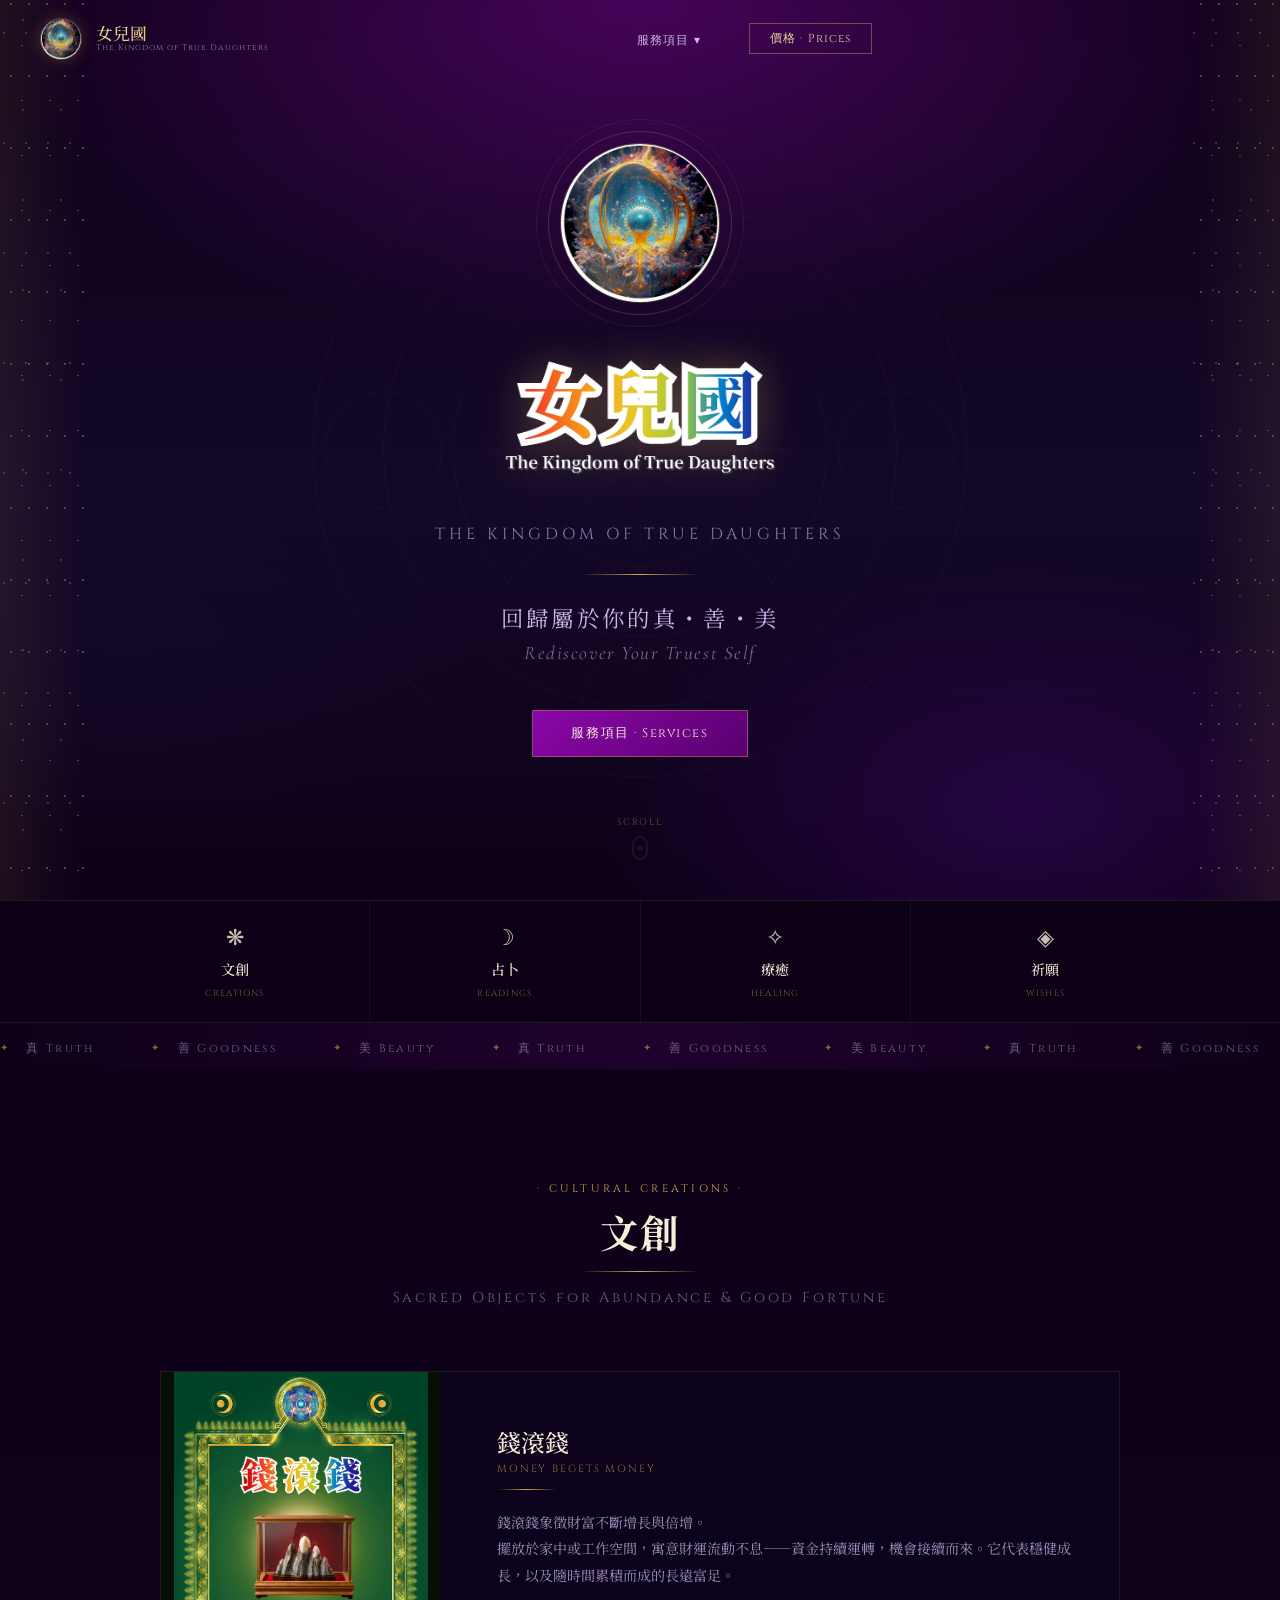
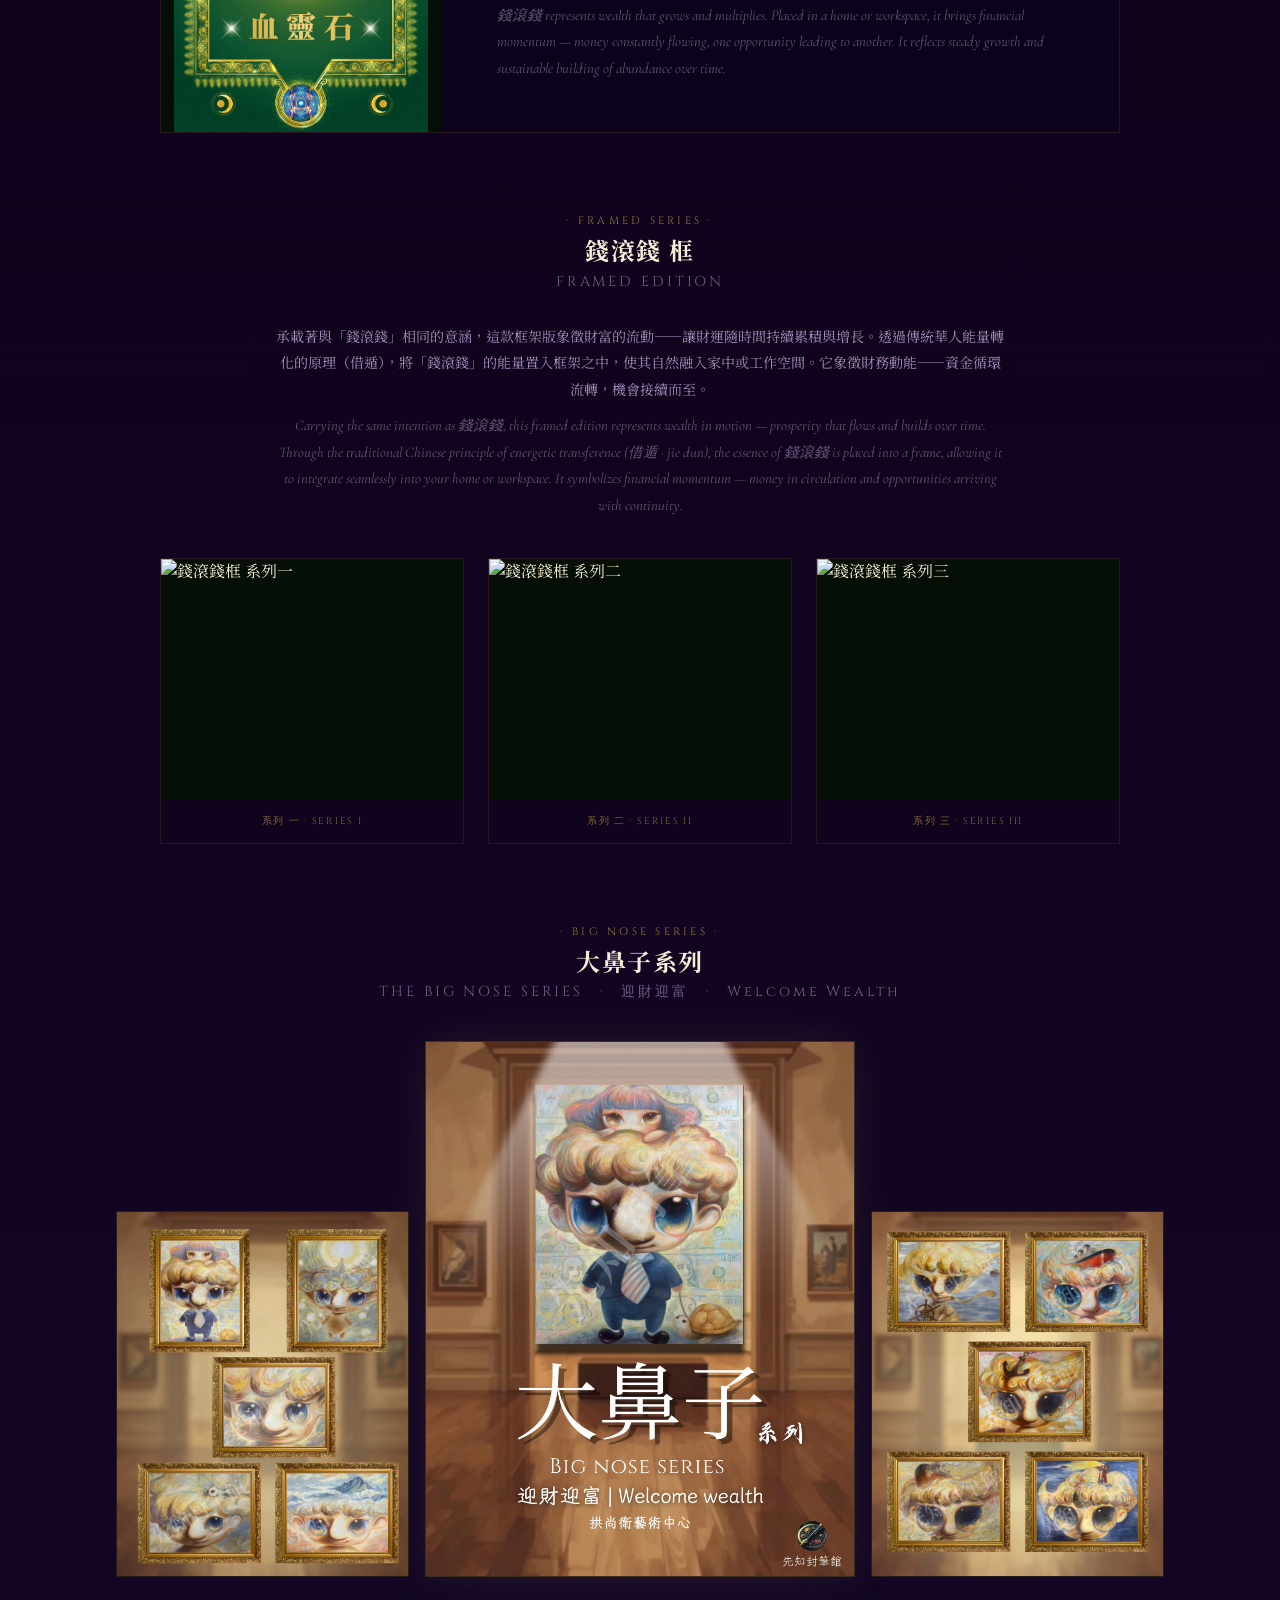
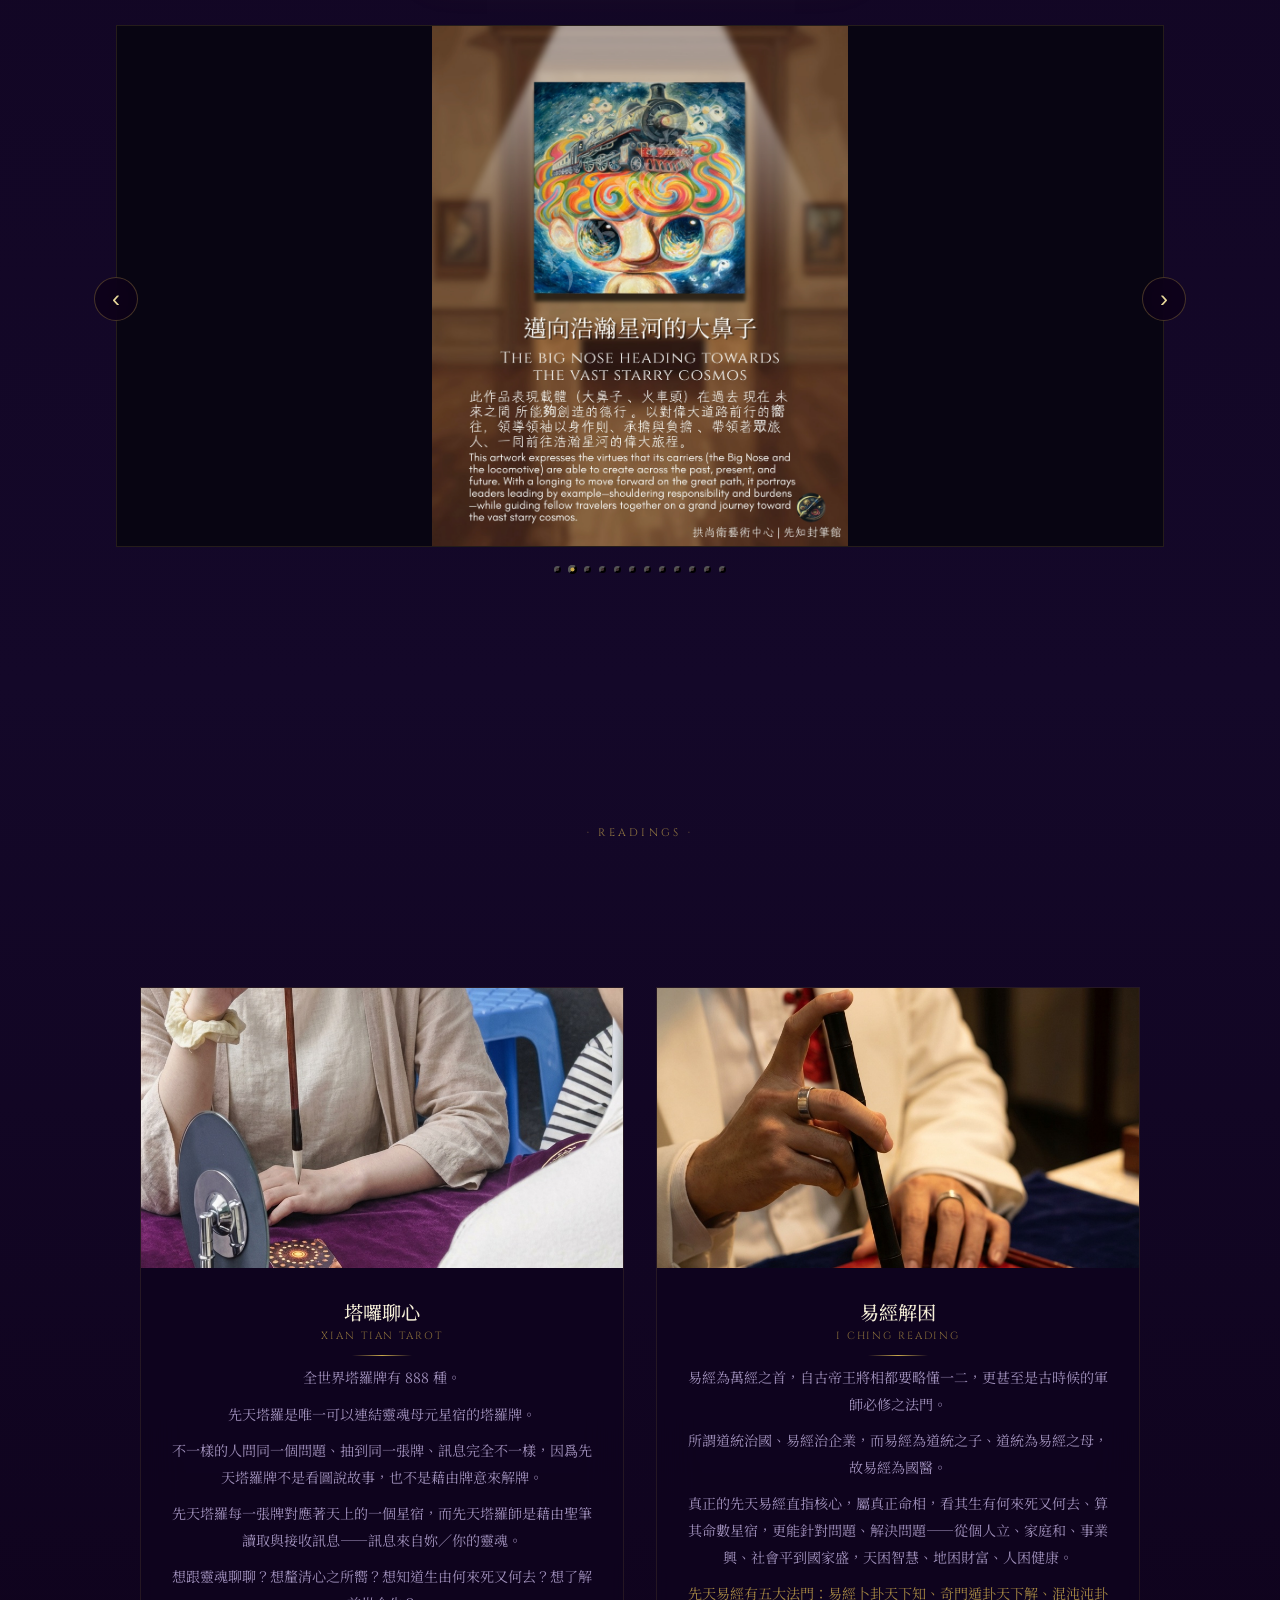
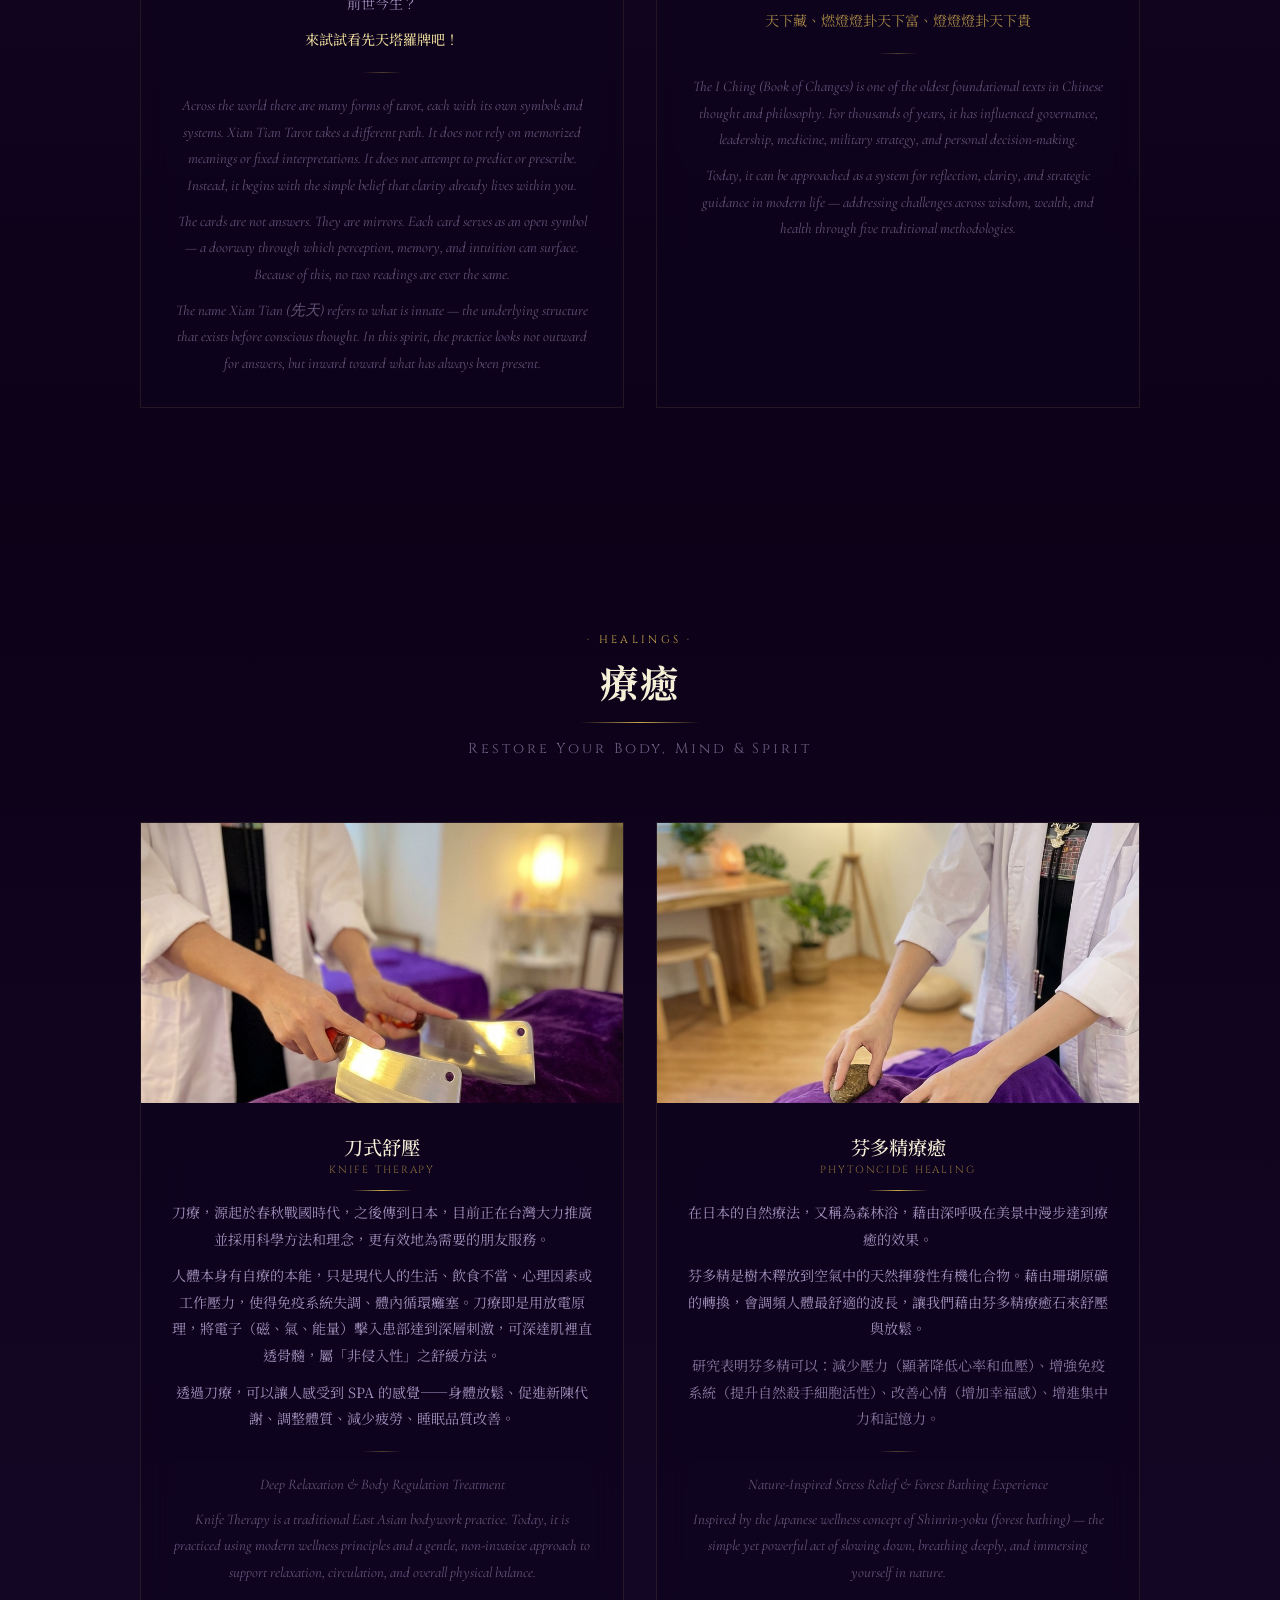
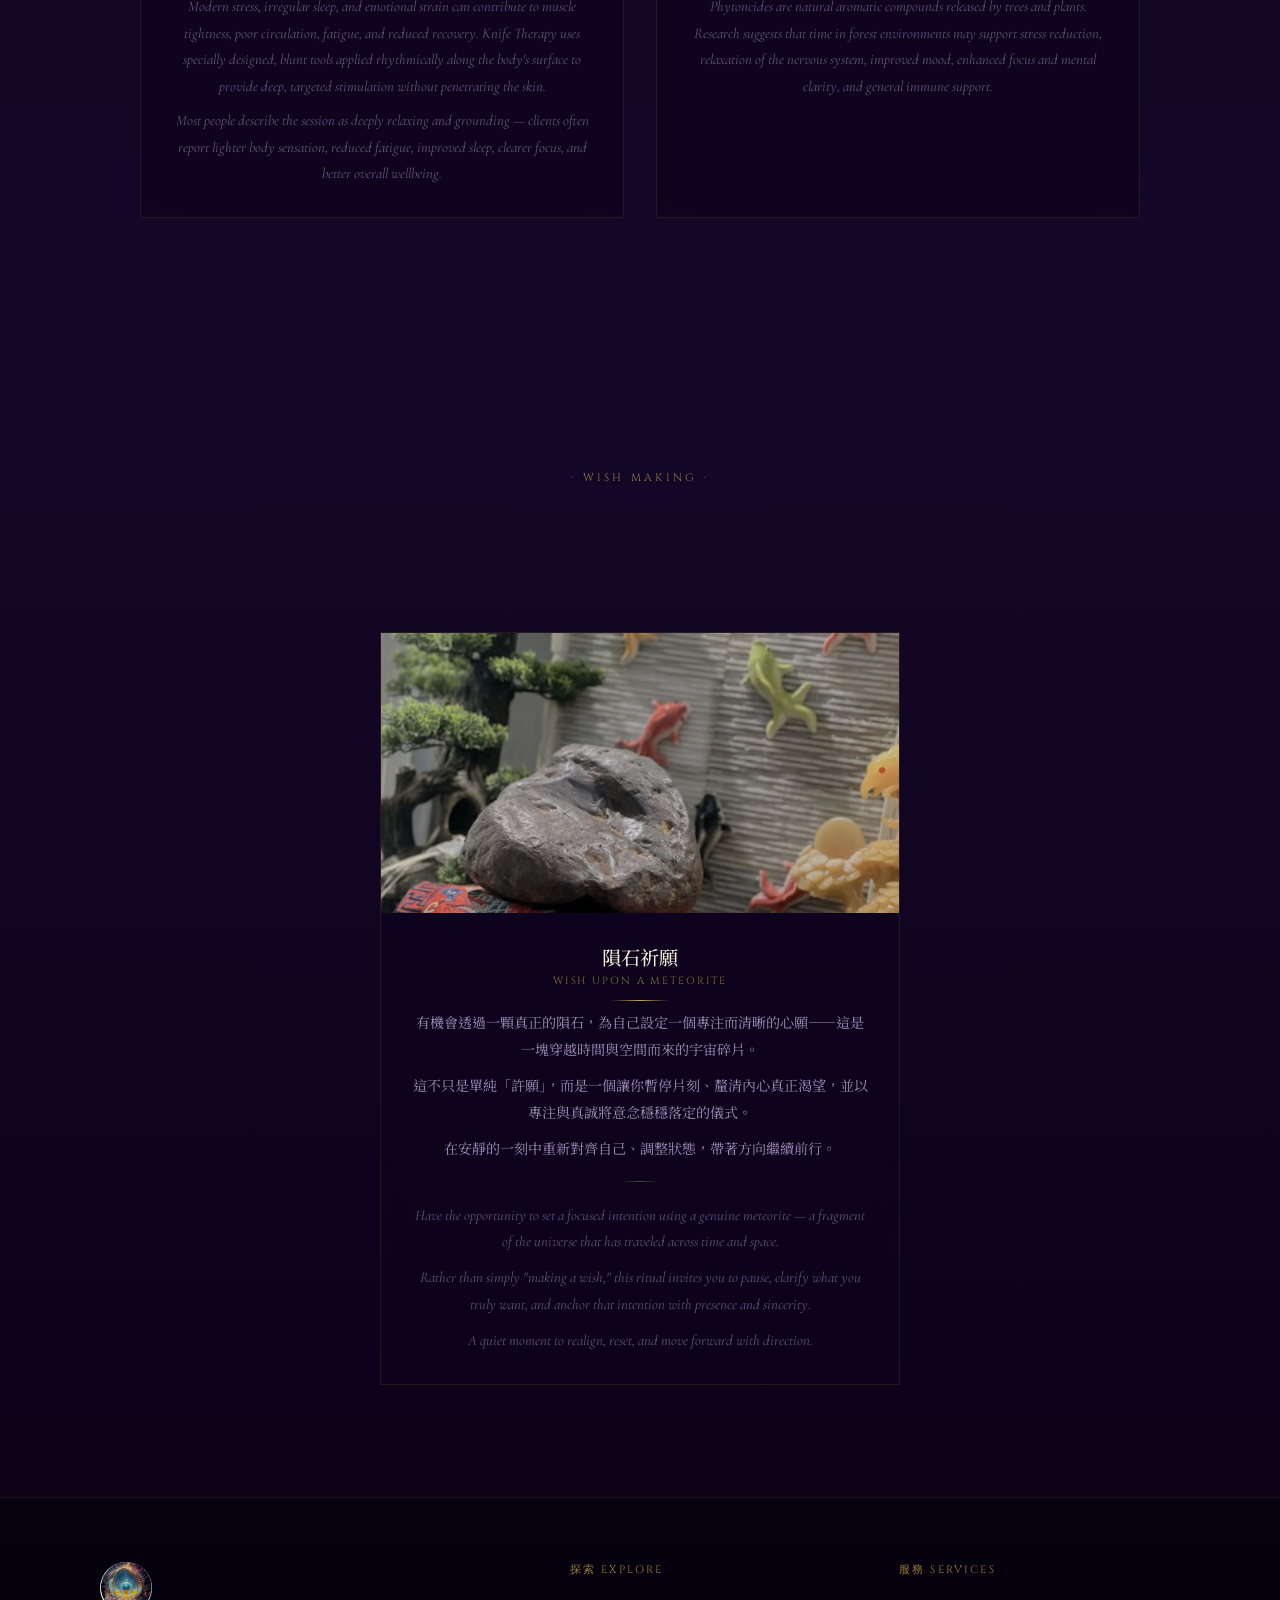
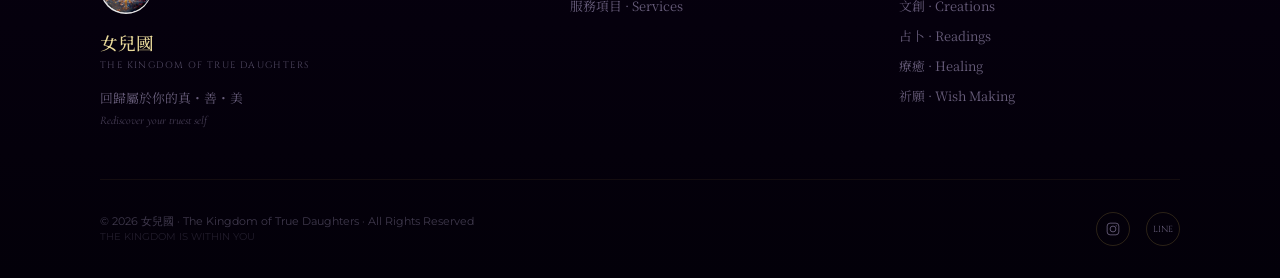
==== v4/index.html @ 9887aad0 "v4 — pricing page, mobile fixes, service updates - Add prices.html with full bilingual pricing (文創, " ====
<!DOCTYPE html>
<html lang="zh-Hant">
<head>
  <meta charset="UTF-8">
  <meta name="viewport" content="width=device-width, initial-scale=1.0">
  <title>女兒國 · The Kingdom of True Daughters</title>
  <meta name="description" content="女兒國 — 占卜・療癒・祈願・開運。回歸屬於你的真・善・美。">

  <link rel="preconnect" href="https://fonts.googleapis.com">
  <link rel="preconnect" href="https://fonts.gstatic.com" crossorigin>
  <link href="https://fonts.googleapis.com/css2?family=Cinzel:wght@400;600;700&family=Cormorant+Garamond:ital,wght@0,300;0,400;1,300;1,400;1,600&family=Montserrat:wght@300;400;500;600&family=Noto+Serif+TC:wght@300;400;500;700&display=swap" rel="stylesheet">

  <style>
    :root {
      --purple:     #8B07A8;
      --purple-dk:  #5A0070;
      --purple-mid: #2D0550;
      --gold:       #C9A84C;
      --gold-lt:    #E8D89A;
      --gold-glow:  #FFE066;
      --void:       #0D0118;
      --void-mid:   #140829;
      --void-lt:    #1E0F3A;
      --lavender:   #C9B8E8;
      --cream:      #F5EFD8;
    }
    *,*::before,*::after { box-sizing:border-box;margin:0;padding:0 }
    html { scroll-behavior:smooth }
    body { background:var(--void);color:var(--cream);font-family:'Montserrat','Noto Serif TC',sans-serif;overflow-x:hidden;-webkit-font-smoothing:antialiased }
    ::-webkit-scrollbar { width:5px }
    ::-webkit-scrollbar-track { background:var(--void) }
    ::-webkit-scrollbar-thumb { background:linear-gradient(to bottom,var(--purple),var(--gold));border-radius:3px }
    img { display:block;max-width:100% }
    a { color:inherit;text-decoration:none }

    /* ── TYPOGRAPHY ── */
    .f-cinzel    { font-family:'Cinzel',serif }
    .f-cormorant { font-family:'Cormorant Garamond',serif }
    .f-noto      { font-family:'Noto Serif TC',serif }
    .f-mont      { font-family:'Montserrat',sans-serif }

    .grad-gold {
      background:linear-gradient(135deg,#E8D89A 0%,#C9A84C 40%,#FFE066 70%,#C9A84C 100%);
      -webkit-background-clip:text;-webkit-text-fill-color:transparent;background-clip:text
    }

    /* ── DIVIDERS ── */
    .div-gold    { width:120px;height:1px;background:linear-gradient(90deg,transparent,var(--gold),transparent);margin:1rem auto }
    .div-gold-sm { width:60px;height:1px;background:linear-gradient(90deg,transparent,var(--gold),transparent);margin:.5rem auto }

    /* ── SCROLL REVEAL ── */
    .reveal { opacity:0;transform:translateY(28px);transition:opacity .75s ease,transform .75s ease }
    .reveal.vis { opacity:1;transform:none }
    .d1{transition-delay:.1s}.d2{transition-delay:.2s}.d3{transition-delay:.3s}
    .d4{transition-delay:.4s}.d5{transition-delay:.5s}

    /* ══════════════════════════════════
       NAVBAR
    ══════════════════════════════════ */
    #nav {
      position:fixed;top:0;left:0;right:0;z-index:200;
      padding:1.1rem 2.5rem;
      display:flex;align-items:center;justify-content:space-between;
      transition:background .4s,backdrop-filter .4s,border-color .4s;
      border-bottom:1px solid transparent
    }
    #nav.scrolled {
      background:rgba(13,1,24,.92);
      backdrop-filter:blur(22px);
      border-color:rgba(201,168,76,.18)
    }
    .nav-logo { display:flex;align-items:center;gap:.9rem }
    .nav-logo img.logo-mark {
      width:42px;height:42px;border-radius:50%;
      border:1px solid rgba(201,168,76,.35);
      box-shadow:0 0 16px rgba(201,168,76,.25);
      object-fit:cover
    }
    .nav-logo-text { display:flex;flex-direction:column;line-height:1.15 }
    .nav-logo-zh {
      font-family:'Noto Serif TC',serif;font-size:1.05rem;font-weight:500;
      background:linear-gradient(135deg,#E8D89A,#C9A84C);
      -webkit-background-clip:text;-webkit-text-fill-color:transparent;background-clip:text
    }
    .nav-logo-en { font-family:'Cinzel',serif;font-size:.52rem;letter-spacing:.12em;color:rgba(201,184,232,.65) }
    .nav-links { display:flex;align-items:center;gap:2.2rem }
    .nav-link {
      font-family:'Cinzel',serif;font-size:.72rem;letter-spacing:.1em;
      color:var(--lavender);position:relative;transition:color .3s
    }
    .nav-link::after {
      content:'';position:absolute;bottom:-3px;left:0;width:0;height:1px;
      background:var(--gold);transition:width .3s
    }
    .nav-link:hover { color:var(--gold-lt) }
    .nav-link:hover::after { width:100% }

    /* Dropdown */
    .nav-dropdown { position:relative }
    .nav-dropdown-menu {
      position:absolute;top:calc(100% + 1rem);left:50%;transform:translateX(-50%);
      background:rgba(13,1,24,.97);backdrop-filter:blur(24px);
      border:1px solid rgba(201,168,76,.18);
      padding:.6rem 0;min-width:200px;
      opacity:0;pointer-events:none;
      transition:opacity .25s,transform .25s;
      transform:translateX(-50%) translateY(-8px)
    }
    .nav-dropdown:hover .nav-dropdown-menu {
      opacity:1;pointer-events:all;
      transform:translateX(-50%) translateY(0)
    }
    .nav-dropdown-item {
      display:block;padding:.55rem 1.4rem;
      font-family:'Noto Serif TC',serif;font-size:.8rem;
      color:rgba(201,184,232,.7);
      transition:color .2s,background .2s
    }
    .nav-dropdown-item:hover { color:var(--gold-lt);background:rgba(201,168,76,.06) }
    .nav-dropdown-item .dd-en {
      font-family:'Cinzel',serif;font-size:.55rem;letter-spacing:.1em;
      color:rgba(201,168,76,.5);display:block;margin-top:.1rem
    }

    .nav-cta {
      font-family:'Cinzel',serif;font-size:.72rem;letter-spacing:.1em;
      border:1px solid rgba(201,168,76,.45);
      padding:.45rem 1.25rem;color:var(--gold-lt);
      transition:background .3s,box-shadow .3s
    }
    .nav-cta:hover { background:rgba(201,168,76,.12);box-shadow:0 0 18px rgba(201,168,76,.18) }
    .hamburger { display:none;flex-direction:column;gap:5px;cursor:pointer;padding:4px }
    .hamburger span { width:24px;height:1.5px;background:var(--lavender);transition:all .3s }
    .mobile-nav {
      display:none;position:fixed;inset:0;z-index:190;
      background:rgba(13,1,24,.97);backdrop-filter:blur(30px);
      flex-direction:column;align-items:center;justify-content:center;gap:2rem;
      opacity:0;transition:opacity .4s;pointer-events:none
    }
    .mobile-nav.open { opacity:1;pointer-events:all }
    .mobile-nav .nav-link { font-size:1.05rem }

    /* ══════════════════════════════════
       HERO
    ══════════════════════════════════ */
    #hero {
      position:relative;min-height:100vh;
      display:flex;align-items:center;justify-content:center;
      overflow:hidden
    }
    #hero-canvas { position:absolute;inset:0;width:100%;height:100%;z-index:0 }
    .hero-bg {
      position:absolute;inset:0;z-index:1;
      background:
        radial-gradient(ellipse 80% 60% at 50% 0%,   rgba(139,7,168,.45) 0%,transparent 65%),
        radial-gradient(ellipse 60% 50% at 80% 90%,   rgba(45,5,80,.7)   0%,transparent 55%),
        radial-gradient(ellipse 50% 40% at 10% 70%,   rgba(20,8,41,.9)   0%,transparent 55%),
        linear-gradient(180deg,#0D0118 0%,#140829 55%,#0D0118 100%)
    }
    .hero-ring {
      position:absolute;inset:0;z-index:2;
      display:flex;align-items:center;justify-content:center;pointer-events:none
    }
    .hero-ring svg { opacity:.07;animation:slowRotate 60s linear infinite }
    @keyframes slowRotate { to { transform:rotate(360deg) } }

    .hero-content {
      position:relative;z-index:3;text-align:center;
      padding:2rem 1.5rem;max-width:800px
    }
    .hero-logo-wrap {
      position:relative;display:inline-block;
      margin-bottom:2rem;
      animation:float 7s ease-in-out infinite
    }
    @keyframes float { 0%,100%{transform:translateY(0)} 50%{transform:translateY(-14px)} }
    .hero-logo-wrap img.hero-orb {
      width:160px;height:160px;border-radius:50%;
      border:1px solid rgba(201,168,76,.35);
      object-fit:cover;
      animation:logoGlow 3.5s ease-in-out infinite alternate
    }
    @keyframes logoGlow {
      from { filter:drop-shadow(0 0 18px rgba(201,168,76,.4)) drop-shadow(0 0 40px rgba(139,7,168,.3)) }
      to   { filter:drop-shadow(0 0 40px rgba(201,168,76,.75)) drop-shadow(0 0 80px rgba(139,7,168,.5)) }
    }
    .hero-logo-ring {
      position:absolute;inset:-12px;border-radius:50%;
      border:1px solid rgba(201,168,76,.25);
      animation:ringPulse 3.5s ease-in-out infinite
    }
    .hero-logo-ring2 {
      position:absolute;inset:-24px;border-radius:50%;
      border:1px solid rgba(201,168,76,.1);
      animation:ringPulse 3.5s ease-in-out infinite .8s
    }
    @keyframes ringPulse {
      0%,100%{opacity:.4;transform:scale(1)}
      50%{opacity:1;transform:scale(1.03)}
    }

    /* Logo text image replacing typed text */
    .hero-logo-text-img {
      display:block;margin:0 auto 1rem;
      max-width:300px;width:90%;
      filter:drop-shadow(0 0 20px rgba(201,168,76,.35));
      animation:logoGlowImg 3.5s ease-in-out infinite alternate
    }
    @keyframes logoGlowImg {
      from { filter:drop-shadow(0 0 10px rgba(201,168,76,.3)) }
      to   { filter:drop-shadow(0 0 28px rgba(201,168,76,.65)) drop-shadow(0 0 50px rgba(139,7,168,.35)) }
    }

    .hero-en {
      font-family:'Cinzel',serif;font-size:clamp(.7rem,1.8vw,1rem);
      letter-spacing:.25em;color:rgba(201,184,232,.65);
      text-transform:uppercase;margin-bottom:1.8rem
    }
    .hero-divider { margin:0 auto 1.6rem }
    .hero-tagline-zh {
      font-family:'Noto Serif TC',serif;font-size:clamp(1rem,2.5vw,1.4rem);
      font-weight:400;color:var(--lavender);letter-spacing:.15em;margin-bottom:.5rem
    }
    .hero-tagline-en {
      font-family:'Cormorant Garamond',serif;font-style:italic;
      font-size:clamp(.9rem,2vw,1.2rem);
      color:rgba(201,184,232,.55);letter-spacing:.08em;margin-bottom:2.8rem
    }
    .hero-btns { display:flex;gap:1rem;justify-content:center;flex-wrap:wrap }
    .btn-primary {
      font-family:'Cinzel',serif;font-size:.8rem;letter-spacing:.12em;
      padding:.9rem 2.4rem;cursor:pointer;
      background:linear-gradient(135deg,var(--purple),var(--purple-dk));
      border:1px solid rgba(201,168,76,.4);color:var(--cream);
      position:relative;overflow:hidden;
      transition:box-shadow .3s,transform .2s
    }
    .btn-primary::before {
      content:'';position:absolute;inset:0;
      background:linear-gradient(135deg,rgba(201,168,76,.22),transparent);
      opacity:0;transition:opacity .3s
    }
    .btn-primary:hover::before { opacity:1 }
    .btn-primary:hover { box-shadow:0 0 35px rgba(139,7,168,.55),0 0 70px rgba(139,7,168,.2);transform:translateY(-2px) }
    .btn-outline {
      font-family:'Cinzel',serif;font-size:.8rem;letter-spacing:.12em;
      padding:.9rem 2.4rem;cursor:pointer;
      background:transparent;border:1px solid rgba(201,168,76,.45);color:var(--gold-lt);
      transition:background .3s,border-color .3s,box-shadow .3s,transform .2s
    }
    .btn-outline:hover {
      background:rgba(201,168,76,.1);border-color:rgba(201,168,76,.8);
      box-shadow:0 0 22px rgba(201,168,76,.2);transform:translateY(-2px)
    }
    .scroll-cue {
      position:absolute;bottom:2.5rem;left:50%;transform:translateX(-50%);z-index:3;
      display:flex;flex-direction:column;align-items:center;gap:.5rem;
      animation:scrollFade 2s ease-in-out infinite
    }
    @keyframes scrollFade { 0%,100%{opacity:.3;transform:translateX(-50%) translateY(0)} 50%{opacity:.8;transform:translateX(-50%) translateY(6px)} }
    .scroll-cue span { font-family:'Cinzel',serif;font-size:.58rem;letter-spacing:.2em;color:rgba(201,168,76,.5) }

    /* ══════════════════════════════════
       QUICK-JUMP NAV
    ══════════════════════════════════ */
    #quick-nav {
      background:rgba(13,1,24,.95);
      backdrop-filter:blur(20px);
      border-top:1px solid rgba(201,168,76,.12);
      border-bottom:1px solid rgba(201,168,76,.12);
      padding:0
    }
    .quick-nav-inner {
      display:flex;align-items:stretch;max-width:1080px;margin:0 auto;
    }
    .quick-nav-item {
      flex:1;display:flex;flex-direction:column;align-items:center;justify-content:center;
      padding:1.4rem 1rem;gap:.5rem;
      border-right:1px solid rgba(201,168,76,.08);
      transition:background .3s;cursor:pointer;
      position:relative;overflow:hidden
    }
    .quick-nav-item:last-child { border-right:none }
    .quick-nav-item::after {
      content:'';position:absolute;bottom:0;left:50%;transform:translateX(-50%);
      width:0;height:2px;background:var(--gold);transition:width .35s
    }
    .quick-nav-item:hover { background:rgba(201,168,76,.05) }
    .quick-nav-item:hover::after { width:60% }
    .qn-icon { font-size:1.4rem;opacity:.8 }
    .qn-zh {
      font-family:'Noto Serif TC',serif;font-size:.88rem;font-weight:500;
      color:var(--cream)
    }
    .qn-en {
      font-family:'Cinzel',serif;font-size:.55rem;letter-spacing:.14em;
      color:rgba(201,168,76,.55)
    }

    /* ══════════════════════════════════
       MARQUEE
    ══════════════════════════════════ */
    .marquee-wrap {
      overflow:hidden;
      background:linear-gradient(90deg,var(--void),rgba(139,7,168,.15),var(--void));
      padding:.85rem 0
    }
    .marquee-inner {
      display:inline-flex;gap:3.5rem;white-space:nowrap;
      animation:marquee 35s linear infinite
    }
    @keyframes marquee { 0%{transform:translateX(0)} 100%{transform:translateX(-50%)} }
    .marquee-item {
      font-family:'Cinzel',serif;font-size:.72rem;letter-spacing:.2em;
      color:rgba(201,184,232,.5);display:flex;align-items:center;gap:1rem
    }
    .marquee-item .m-star { color:var(--gold);opacity:.6;font-size:.65rem }

    /* ══════════════════════════════════
       SECTION HEADERS (shared)
    ══════════════════════════════════ */
    .section-label {
      font-family:'Cinzel',serif;font-size:.68rem;letter-spacing:.3em;
      color:var(--gold);opacity:.7;text-transform:uppercase;margin-bottom:.8rem
    }
    .section-zh {
      font-family:'Noto Serif TC',serif;font-weight:700;
      font-size:clamp(1.6rem,3.5vw,2.4rem);letter-spacing:.06em;
      color:var(--cream);line-height:1.2
    }
    .section-en {
      font-family:'Cinzel',serif;font-size:clamp(.75rem,1.5vw,.9rem);
      letter-spacing:.2em;color:rgba(201,184,232,.5);margin-top:.4rem
    }
    .section-desc {
      font-family:'Noto Serif TC',serif;font-size:1rem;line-height:1.9;
      color:rgba(201,184,232,.88);max-width:580px;margin:1.8rem auto 0
    }

    /* ══════════════════════════════════
       ABOUT / PHILOSOPHY
    ══════════════════════════════════ */
    #about {
      position:relative;padding:7rem 2rem;
      background:linear-gradient(180deg,var(--void) 0%,var(--void-mid) 50%,var(--void) 100%)
    }
    .phil-geo { position:absolute;inset:0;pointer-events:none;overflow:hidden;opacity:.04 }
    .phil-geo svg { width:100%;height:100% }
    .phil-pillars {
      display:grid;grid-template-columns:repeat(3,1fr);
      gap:2rem;max-width:960px;margin:4rem auto 0
    }
    .pillar {
      text-align:center;padding:2.5rem 1.8rem;
      background:rgba(20,8,41,.55);backdrop-filter:blur(18px);
      border:1px solid rgba(201,168,76,.12);
      transition:transform .35s,border-color .35s,box-shadow .35s
    }
    .pillar:hover {
      transform:translateY(-8px);
      border-color:rgba(201,168,76,.35);
      box-shadow:0 24px 60px rgba(139,7,168,.25),0 0 30px rgba(201,168,76,.08)
    }
    .pillar-char {
      font-family:'Noto Serif TC',serif;font-size:3.2rem;font-weight:700;
      background:linear-gradient(135deg,#E8D89A,#C9A84C,#FFE066);
      -webkit-background-clip:text;-webkit-text-fill-color:transparent;background-clip:text;
      margin-bottom:1rem;line-height:1
    }
    .pillar-zh { font-family:'Noto Serif TC',serif;font-size:1rem;font-weight:500;color:var(--cream);margin-bottom:.25rem }
    .pillar-en { font-family:'Cinzel',serif;font-size:.68rem;letter-spacing:.18em;color:rgba(201,168,76,.65);margin-bottom:1.2rem }
    .pillar-desc { font-family:'Noto Serif TC',serif;font-size:.9rem;line-height:1.85;color:rgba(201,184,232,.82) }

    /* ══════════════════════════════════
       SERVICES (Accordion)
    ══════════════════════════════════ */
    #services {
      padding:7rem 2rem;
      background:linear-gradient(180deg,var(--void) 0%,rgba(20,8,41,.7) 100%)
    }
    .services-grid {
      display:grid;grid-template-columns:repeat(2,1fr);
      gap:1.5rem;max-width:1000px;margin:4rem auto 0
    }
    .service-cat {
      background:rgba(14,4,30,.65);
      backdrop-filter:blur(20px);
      border:1px solid rgba(201,168,76,.12);
      overflow:hidden;
      transition:border-color .35s,box-shadow .35s
    }
    .service-cat.open { border-color:rgba(201,168,76,.3);box-shadow:0 20px 50px rgba(139,7,168,.2) }
    .service-cat-header {
      display:flex;align-items:center;gap:1.2rem;
      padding:1.8rem 2rem;cursor:pointer;
      transition:background .3s
    }
    .service-cat-header:hover { background:rgba(201,168,76,.04) }
    .service-cat-icon {
      width:54px;height:54px;flex-shrink:0;border-radius:50%;
      background:linear-gradient(135deg,rgba(139,7,168,.3),rgba(20,8,41,.8));
      border:1px solid rgba(201,168,76,.25);
      display:flex;align-items:center;justify-content:center;
      font-size:1.5rem;
      transition:transform .35s,box-shadow .35s
    }
    .service-cat.open .service-cat-icon { transform:scale(1.08);box-shadow:0 0 18px rgba(201,168,76,.25) }
    .service-cat-labels { flex:1 }
    .service-cat-zh { font-family:'Noto Serif TC',serif;font-size:1.1rem;font-weight:500;color:var(--cream);margin-bottom:.15rem }
    .service-cat-en { font-family:'Cinzel',serif;font-size:.62rem;letter-spacing:.15em;color:rgba(201,168,76,.6) }
    .service-arrow {
      font-size:.8rem;color:rgba(201,168,76,.5);
      transition:transform .35s
    }
    .service-cat.open .service-arrow { transform:rotate(180deg) }
    .service-cat-body {
      max-height:0;overflow:hidden;
      transition:max-height .45s cubic-bezier(.4,0,.2,1),padding .35s
    }
    .service-cat.open .service-cat-body { max-height:600px }
    .service-cat-body-inner {
      padding:0 2rem 2rem;
      border-top:1px solid rgba(201,168,76,.08)
    }
    .service-items { display:flex;flex-direction:column;gap:1.1rem;padding-top:1.4rem }
    .service-item {
      display:flex;align-items:flex-start;gap:1rem;
      padding:1.1rem 1.2rem;
      background:rgba(20,8,41,.5);
      border:1px solid rgba(201,168,76,.07);
      transition:border-color .3s,transform .3s
    }
    .service-item:hover { border-color:rgba(201,168,76,.2);transform:translateX(4px) }
    .service-item-dot {
      width:8px;height:8px;border-radius:50%;
      background:var(--gold);opacity:.6;margin-top:.35rem;flex-shrink:0
    }
    .service-item-zh { font-family:'Noto Serif TC',serif;font-size:.92rem;font-weight:500;color:var(--cream);margin-bottom:.2rem }
    .service-item-en { font-family:'Cinzel',serif;font-size:.58rem;letter-spacing:.12em;color:rgba(201,168,76,.55);margin-bottom:.5rem }
    .service-item-desc { font-family:'Noto Serif TC',serif;font-size:.8rem;line-height:1.8;color:rgba(201,184,232,.65) }

    /* ══════════════════════════════════
       EVENTS SECTION
    ══════════════════════════════════ */
    #events {
      padding:7rem 2rem;
      background:linear-gradient(180deg,rgba(13,1,24,1) 0%,rgba(20,8,41,.8) 100%)
    }
    .events-grid {
      display:grid;grid-template-columns:repeat(3,1fr);
      gap:1.5rem;max-width:1080px;margin:4rem auto 0
    }
    .event-card {
      background:rgba(20,8,41,.55);backdrop-filter:blur(18px);
      border:1px solid rgba(201,168,76,.12);overflow:hidden;
      transition:transform .35s,border-color .35s,box-shadow .35s
    }
    .event-card:hover { transform:translateY(-8px);border-color:rgba(201,168,76,.36);box-shadow:0 24px 60px rgba(139,7,168,.25) }
    .event-img {
      height:180px;position:relative;overflow:hidden;
      display:flex;align-items:center;justify-content:center
    }
    .event-img-bg { position:absolute;inset:0;transition:transform .5s ease }
    .event-card:hover .event-img-bg { transform:scale(1.06) }
    .event-img-overlay {
      position:absolute;inset:0;
      background:linear-gradient(180deg,transparent 40%,rgba(13,1,24,.9) 100%)
    }
    .event-date-badge {
      position:absolute;top:1rem;left:1rem;z-index:2;
      background:rgba(139,7,168,.75);backdrop-filter:blur(10px);
      border:1px solid rgba(201,168,76,.3);
      padding:.4rem .8rem;text-align:center
    }
    .event-date-day { font-family:'Cinzel',serif;font-size:1.4rem;font-weight:700;color:var(--gold-lt);line-height:1 }
    .event-date-mon { font-family:'Cinzel',serif;font-size:.58rem;letter-spacing:.15em;color:rgba(201,184,232,.8) }
    .event-tag {
      position:absolute;top:1rem;right:1rem;z-index:2;
      background:rgba(201,168,76,.2);backdrop-filter:blur(10px);
      border:1px solid rgba(201,168,76,.35);
      font-family:'Cinzel',serif;font-size:.58rem;letter-spacing:.1em;
      color:var(--gold-lt);padding:.3rem .7rem
    }
    .event-body { padding:1.5rem }
    .event-zh { font-family:'Noto Serif TC',serif;font-size:1rem;font-weight:500;color:var(--cream);margin-bottom:.2rem }
    .event-en { font-family:'Cinzel',serif;font-size:.62rem;letter-spacing:.12em;color:rgba(201,168,76,.6);margin-bottom:.9rem }
    .event-detail { font-family:'Noto Serif TC',serif;font-size:.8rem;color:rgba(201,184,232,.6);line-height:1.7;margin-bottom:1.2rem }
    .event-meta { display:flex;align-items:center;justify-content:space-between }
    .event-type { font-family:'Cinzel',serif;font-size:.6rem;letter-spacing:.12em;color:var(--gold);opacity:.7 }
    .event-register {
      font-family:'Cinzel',serif;font-size:.62rem;letter-spacing:.1em;
      color:var(--gold-lt);border:1px solid rgba(201,168,76,.35);padding:.35rem .9rem;
      transition:background .3s,box-shadow .3s
    }
    .event-register:hover { background:rgba(201,168,76,.12);box-shadow:0 0 14px rgba(201,168,76,.15) }

    /* ══════════════════════════════════
       WISDOM LIBRARY
    ══════════════════════════════════ */
    #library {
      padding:7rem 2rem;
      background:linear-gradient(180deg,var(--void) 0%,var(--void-mid) 100%)
    }
    .library-grid {
      display:grid;grid-template-columns:repeat(3,1fr);
      gap:1.5rem;max-width:1080px;margin:4rem auto 0
    }
    .article-card {
      background:rgba(14,4,30,.65);backdrop-filter:blur(18px);
      border:1px solid rgba(201,168,76,.1);overflow:hidden;
      transition:transform .35s,border-color .35s,box-shadow .35s
    }
    .article-card:hover { transform:translateY(-8px);border-color:rgba(201,168,76,.35);box-shadow:0 24px 60px rgba(139,7,168,.22) }
    .article-img { height:160px;position:relative;overflow:hidden }
    .article-img-bg { position:absolute;inset:0;transition:transform .5s }
    .article-card:hover .article-img-bg { transform:scale(1.06) }
    .article-overlay {
      position:absolute;inset:0;
      background:linear-gradient(180deg,transparent 30%,rgba(13,1,24,.85) 100%)
    }
    .article-cat {
      position:absolute;bottom:.8rem;left:.9rem;z-index:2;
      font-family:'Cinzel',serif;font-size:.58rem;letter-spacing:.12em;
      color:var(--gold);border-left:2px solid var(--gold);padding-left:.5rem
    }
    .article-body { padding:1.4rem }
    .article-zh { font-family:'Noto Serif TC',serif;font-size:.95rem;font-weight:500;color:var(--cream);margin-bottom:.2rem;line-height:1.4 }
    .article-en { font-family:'Cinzel',serif;font-size:.6rem;letter-spacing:.1em;color:rgba(201,168,76,.55);margin-bottom:.8rem }
    .article-excerpt { font-family:'Noto Serif TC',serif;font-size:.8rem;line-height:1.78;color:rgba(201,184,232,.6);margin-bottom:1.1rem }
    .article-footer { display:flex;align-items:center;justify-content:space-between }
    .article-date { font-family:'Montserrat',sans-serif;font-size:.65rem;color:rgba(201,184,232,.4) }
    .article-read {
      font-family:'Cinzel',serif;font-size:.62rem;letter-spacing:.1em;
      color:var(--gold);display:flex;align-items:center;gap:.3rem;transition:gap .3s
    }
    .article-card:hover .article-read { gap:.6rem }

    /* ══════════════════════════════════
       TESTIMONIALS
    ══════════════════════════════════ */
    #community {
      padding:7rem 2rem;
      background:linear-gradient(180deg,var(--void-mid) 0%,var(--void) 100%);
      position:relative;overflow:hidden
    }
    .community-bg-glow {
      position:absolute;top:50%;left:50%;transform:translate(-50%,-50%);
      width:800px;height:800px;border-radius:50%;
      background:radial-gradient(circle,rgba(139,7,168,.12) 0%,transparent 70%);
      pointer-events:none
    }
    .testimonials {
      display:grid;grid-template-columns:repeat(2,1fr);
      gap:2rem;max-width:900px;margin:4rem auto 0
    }
    .testi-card {
      padding:2.5rem;
      background:rgba(20,8,41,.6);backdrop-filter:blur(20px);
      border:1px solid rgba(201,168,76,.1);position:relative
    }
    .testi-quote {
      position:absolute;top:1.2rem;left:1.5rem;
      font-family:'Cormorant Garamond',serif;font-size:5rem;
      color:rgba(201,168,76,.15);line-height:1;pointer-events:none
    }
    .testi-text { font-family:'Noto Serif TC',serif;font-size:.9rem;line-height:1.9;color:rgba(201,184,232,.8);margin-bottom:1.5rem;position:relative;z-index:1 }
    .testi-author { display:flex;align-items:center;gap:.8rem }
    .testi-dot { width:28px;height:28px;border-radius:50%;background:linear-gradient(135deg,var(--purple),var(--gold));opacity:.6 }
    .testi-name { font-family:'Noto Serif TC',serif;font-size:.85rem;color:var(--gold-lt) }
    .testi-role { font-family:'Cinzel',serif;font-size:.6rem;letter-spacing:.1em;color:rgba(201,184,232,.45) }
    .community-cta {
      text-align:center;margin-top:4rem;
      padding:3.5rem 2.5rem;max-width:600px;margin-left:auto;margin-right:auto;
      background:rgba(20,8,41,.6);
      border:1px solid rgba(201,168,76,.2);
      box-shadow:0 0 60px rgba(139,7,168,.12)
    }
    .community-cta-zh { font-family:'Noto Serif TC',serif;font-size:1.3rem;font-weight:500;color:var(--cream);margin-bottom:.4rem }
    .community-cta-en { font-family:'Cormorant Garamond',serif;font-style:italic;font-size:1rem;color:rgba(201,184,232,.55);margin-bottom:1.8rem }

    /* ══════════════════════════════════
       NEWSLETTER
    ══════════════════════════════════ */
    #newsletter {
      padding:7rem 2rem 9rem;
      background:linear-gradient(180deg,var(--void) 0%,#06000F 100%)
    }
    .newsletter-box {
      max-width:600px;margin:0 auto;text-align:center;
      padding:3.5rem 3rem;
      background:rgba(20,8,41,.7);backdrop-filter:blur(20px);
      border:1px solid rgba(201,168,76,.18)
    }
    .newsletter-icon { font-size:2.2rem;margin-bottom:1.2rem;opacity:.8 }
    .nl-form { display:flex;gap:0;margin-top:2rem }
    .nl-input {
      flex:1;background:rgba(13,1,24,.8);
      border:1px solid rgba(201,168,76,.25);border-right:none;
      color:var(--cream);padding:.85rem 1.3rem;
      font-family:'Montserrat',sans-serif;font-size:.82rem;
      outline:none;transition:border-color .3s
    }
    .nl-input::placeholder { color:rgba(201,184,232,.35) }
    .nl-input:focus { border-color:rgba(201,168,76,.55) }
    .nl-btn {
      font-family:'Cinzel',serif;font-size:.72rem;letter-spacing:.1em;
      padding:.85rem 1.6rem;cursor:pointer;
      background:linear-gradient(135deg,var(--purple),var(--purple-dk));
      border:1px solid rgba(201,168,76,.4);color:var(--gold-lt);
      transition:box-shadow .3s,background .3s
    }
    .nl-btn:hover { box-shadow:0 0 25px rgba(139,7,168,.5) }
    .nl-note { font-family:'Noto Serif TC',serif;font-size:.75rem;color:rgba(201,184,232,.35);margin-top:1rem }

    /* ══════════════════════════════════
       FOOTER
    ══════════════════════════════════ */
    footer {
      background:linear-gradient(180deg,#06000F 0%,#030009 100%);
      border-top:1px solid rgba(201,168,76,.12);
      padding:4rem 2rem 2rem
    }
    .footer-inner { max-width:1080px;margin:0 auto }
    .footer-top {
      display:grid;grid-template-columns:1.5fr 1fr 1fr;
      gap:3rem;padding-bottom:3rem;
      border-bottom:1px solid rgba(201,168,76,.08)
    }
    .footer-brand img.f-logo { width:52px;height:52px;border-radius:50%;margin-bottom:1rem;opacity:.9;object-fit:cover }
    .footer-brand-zh { font-family:'Noto Serif TC',serif;font-size:1.1rem;font-weight:500;color:var(--gold-lt);margin-bottom:.25rem }
    .footer-brand-en { font-family:'Cinzel',serif;font-size:.58rem;letter-spacing:.15em;color:rgba(201,184,232,.4);margin-bottom:1rem }
    .footer-tagline { font-family:'Noto Serif TC',serif;font-size:.8rem;color:rgba(201,184,232,.5);line-height:1.7 }
    .footer-col-title { font-family:'Cinzel',serif;font-size:.68rem;letter-spacing:.2em;color:var(--gold);opacity:.75;margin-bottom:1.2rem }
    .footer-links { display:flex;flex-direction:column;gap:.7rem }
    .footer-link { font-family:'Noto Serif TC',serif;font-size:.8rem;color:rgba(201,184,232,.5);transition:color .3s }
    .footer-link:hover { color:var(--gold-lt) }
    .footer-bottom {
      display:flex;align-items:center;justify-content:space-between;
      padding-top:2rem;flex-wrap:wrap;gap:1rem
    }
    .footer-copy { font-family:'Montserrat',sans-serif;font-size:.68rem;color:rgba(201,184,232,.3) }
    .footer-socials { display:flex;gap:1rem }
    .social-btn {
      width:34px;height:34px;border-radius:50%;
      border:1px solid rgba(201,168,76,.2);
      display:flex;align-items:center;justify-content:center;
      color:rgba(201,184,232,.5);font-size:.8rem;
      transition:border-color .3s,color .3s,box-shadow .3s
    }
    .social-btn:hover { border-color:rgba(201,168,76,.55);color:var(--gold-lt);box-shadow:0 0 12px rgba(201,168,76,.2) }

    /* ══════════════════════════════════
       RESPONSIVE
    ══════════════════════════════════ */
    @media (max-width:900px) {
      .phil-pillars { grid-template-columns:1fr }
      .services-grid { grid-template-columns:1fr }
      .events-grid { grid-template-columns:1fr }
      .library-grid { grid-template-columns:1fr }
      .testimonials { grid-template-columns:1fr }
      .footer-top { grid-template-columns:1fr 1fr }
      .nav-links { display:none }
      .hamburger { display:flex }
      .mobile-nav { display:flex }
      .quick-nav-inner { flex-wrap:wrap }
      .quick-nav-item { flex:1 1 45%;border-right:none;border-bottom:1px solid rgba(201,168,76,.08) }
    }
    @media (max-width:580px) {
      .footer-top { grid-template-columns:1fr }
      .nl-form { flex-direction:column }
      .nl-input { border-right:1px solid rgba(201,168,76,.25) }
      .hero-logo-wrap img.hero-orb { width:130px;height:130px }
      #nav { padding:1rem 1.2rem }
      .hero-logo-text-img { max-width:220px }
      .quick-nav-item { flex:1 1 100% }
    }

    /* ══════════════════════════════════
       SIDE GOLD ACCENTS
    ══════════════════════════════════ */
    .side-accent {
      position:fixed;top:0;width:90px;height:100vh;
      z-index:5;pointer-events:none;overflow:hidden
    }
    .side-accent-left  { left:0 }
    .side-accent-right { right:0 }
    .side-accent-left::before {
      content:'';position:absolute;inset:0;
      background:linear-gradient(to right,rgba(201,168,76,.09) 0%,rgba(201,168,76,.04) 50%,transparent 100%);
      animation:sideShimmer 5s ease-in-out infinite
    }
    .side-accent-right::before {
      content:'';position:absolute;inset:0;
      background:linear-gradient(to left,rgba(201,168,76,.09) 0%,rgba(201,168,76,.04) 50%,transparent 100%);
      animation:sideShimmer 5s ease-in-out infinite 2.5s
    }
    /* Scrolling glitter dots */
    .side-accent-left::after,.side-accent-right::after {
      content:'';position:absolute;
      top:0;left:0;right:0;height:300%;
      background-image:
        radial-gradient(circle,rgba(201,168,76,.55) 1px,transparent 1px),
        radial-gradient(circle,rgba(255,224,102,.4) 1.5px,transparent 1.5px),
        radial-gradient(circle,rgba(201,168,76,.35) 1px,transparent 1px),
        radial-gradient(circle,rgba(255,224,102,.3) 1px,transparent 1px);
      background-size:28px 55px, 18px 72px, 38px 90px, 22px 110px;
      background-position:8px 18px, 20px 40px, 4px 65px, 15px 88px;
      animation:sideParticles 10s linear infinite;opacity:.7
    }
    .side-accent-right::after { animation-delay:5s }
    @keyframes sideShimmer {
      0%,100%{opacity:.55} 50%{opacity:1}
    }
    @keyframes sideParticles {
      0%{transform:translateY(0)} 100%{transform:translateY(-33.333%)}
    }

    /* ══════════════════════════════════
       SERVICE PICTURE CARDS
    ══════════════════════════════════ */
    #services {
      padding:7rem 2rem;
      background:linear-gradient(180deg,var(--void) 0%,rgba(20,8,41,.7) 100%)
    }
    .svc-grid {
      display:flex;flex-wrap:wrap;gap:1.5rem;
      max-width:1100px;margin:4rem auto 0;
      justify-content:center
    }
    .svc-card {
      flex:0 1 320px;
      background:rgba(14,4,30,.65);
      backdrop-filter:blur(20px);
      border:1px solid rgba(201,168,76,.1);
      overflow:hidden;
      transition:transform .35s,border-color .35s,box-shadow .35s
    }
    .svc-card:hover {
      transform:translateY(-10px);
      border-color:rgba(201,168,76,.38);
      box-shadow:0 28px 70px rgba(139,7,168,.3),0 0 40px rgba(201,168,76,.08)
    }
    .svc-img {
      height:200px;position:relative;overflow:hidden;
      display:flex;align-items:center;justify-content:center
    }
    .svc-img-bg {
      position:absolute;inset:0;
      transition:transform .5s ease
    }
    .svc-card:hover .svc-img-bg { transform:scale(1.06) }
    .svc-img-overlay {
      position:absolute;inset:0;
      background:linear-gradient(180deg,transparent 35%,rgba(13,1,24,.88) 100%)
    }
    .svc-cat-badge {
      position:absolute;bottom:.9rem;left:.9rem;z-index:2;
      font-family:'Cinzel',serif;font-size:.58rem;letter-spacing:.12em;
      color:var(--gold);
      border-left:2px solid var(--gold);padding-left:.5rem
    }
    .svc-body { padding:1.8rem 1.6rem;text-align:center }
    .svc-zh {
      font-family:'Noto Serif TC',serif;font-size:1.15rem;font-weight:500;
      color:var(--cream);margin-bottom:.2rem
    }
    .svc-en {
      font-family:'Cinzel',serif;font-size:.62rem;letter-spacing:.15em;
      color:rgba(201,168,76,.6);margin-bottom:.8rem
    }
    .svc-desc {
      font-family:'Noto Serif TC',serif;font-size:.85rem;line-height:1.85;
      color:rgba(201,184,232,.7)
    }

    /* ══════════════════════════════════
       FORTUNE SECTION
    ══════════════════════════════════ */
    #fortune {
      padding:7rem 2rem;
      background:linear-gradient(180deg,rgba(20,8,41,.8) 0%,var(--void) 100%)
    }
    .fortune-grid {
      display:flex;flex-wrap:wrap;gap:2rem;
      max-width:860px;margin:4rem auto 0;
      justify-content:center
    }
    .fortune-card {
      flex:0 1 380px;
      background:rgba(14,4,30,.65);
      backdrop-filter:blur(20px);
      border:1px solid rgba(201,168,76,.15);
      overflow:hidden;
      transition:transform .35s,border-color .35s,box-shadow .35s
    }
    .fortune-card:hover {
      transform:translateY(-8px);
      border-color:rgba(201,168,76,.4);
      box-shadow:0 24px 60px rgba(201,168,76,.1),0 0 40px rgba(139,7,168,.2)
    }
    .fortune-card-soon { border-style:dashed;border-color:rgba(201,168,76,.1) }
    .fortune-img {
      height:220px;position:relative;overflow:hidden;
      display:flex;align-items:center;justify-content:center
    }
    .fortune-img-bg { position:absolute;inset:0;transition:transform .5s }
    .fortune-card:hover .fortune-img-bg { transform:scale(1.06) }
    .fortune-img-overlay {
      position:absolute;inset:0;
      background:linear-gradient(180deg,transparent 35%,rgba(13,1,24,.88) 100%)
    }
    .fortune-cat-badge {
      position:absolute;bottom:.9rem;left:.9rem;z-index:2;
      font-family:'Cinzel',serif;font-size:.58rem;letter-spacing:.12em;
      color:var(--gold);border-left:2px solid var(--gold);padding-left:.5rem
    }
    .fortune-soon-overlay {
      position:absolute;inset:0;z-index:2;
      display:flex;flex-direction:column;align-items:center;justify-content:center;gap:.5rem
    }
    .fortune-soon-text {
      font-size:1rem;letter-spacing:.22em;
      color:rgba(201,168,76,.45)
    }
    .fortune-soon-en {
      font-size:.58rem;letter-spacing:.22em;
      color:rgba(201,168,76,.3)
    }
    .fortune-body { padding:1.8rem 1.8rem;text-align:center }
    .fortune-zh {
      font-family:'Noto Serif TC',serif;font-size:1.15rem;font-weight:500;
      color:var(--cream);margin-bottom:.2rem
    }
    .fortune-en {
      font-family:'Cinzel',serif;font-size:.62rem;letter-spacing:.15em;
      color:rgba(201,168,76,.6);margin-bottom:.8rem
    }
    .fortune-desc {
      font-family:'Noto Serif TC',serif;font-size:.85rem;line-height:1.85;
      color:rgba(201,184,232,.7)
    }

    /* ══════════════════════════════════
       SERVICE SECTIONS (shared)
    ══════════════════════════════════ */
    .service-section {
      padding:7rem 2rem;
      background:linear-gradient(180deg,var(--void) 0%,var(--void-mid) 100%)
    }
    .service-section.ss-alt {
      background:linear-gradient(180deg,var(--void-mid) 0%,var(--void) 100%)
    }

    /* ── Service cards grid ── */
    .ss-cards {
      display:grid;grid-template-columns:repeat(2,1fr);
      gap:2rem;max-width:1000px;margin:4rem auto 0
    }
    .ss-cards-single {
      grid-template-columns:1fr;max-width:520px
    }
    .ss-card {
      background:rgba(14,4,30,.65);
      backdrop-filter:blur(20px);
      border:1px solid rgba(201,168,76,.12);
      overflow:hidden;
      transition:transform .35s,border-color .35s,box-shadow .35s
    }
    .ss-card:hover {
      transform:translateY(-8px);
      border-color:rgba(201,168,76,.38);
      box-shadow:0 28px 70px rgba(139,7,168,.28),0 0 36px rgba(201,168,76,.07)
    }
    .ss-card-img {
      width:100%;height:280px;overflow:hidden;position:relative;
      background:#080512
    }
    .ss-card-img-wish { display:flex;align-items:center;justify-content:center }
    .ss-card-img img {
      width:100%;height:100%;
      object-fit:cover;object-position:center 30%;
      transition:transform .5s ease
    }
    .ss-card:hover .ss-card-img img { transform:scale(1.06) }
    .ss-card-body { padding:1.9rem 1.9rem;text-align:center }
    .ss-card-zh {
      font-family:'Noto Serif TC',serif;font-size:1.2rem;font-weight:500;
      color:var(--cream);margin-bottom:.2rem
    }
    .ss-card-en {
      font-family:'Cinzel',serif;font-size:.65rem;letter-spacing:.18em;
      color:rgba(201,168,76,.65);margin-bottom:.8rem
    }
    .ss-card-desc {
      font-family:'Noto Serif TC',serif;font-size:.88rem;line-height:1.9;
      color:rgba(201,184,232,.78);margin-bottom:.6rem
    }
    .ss-card-desc-en {
      font-family:'Cormorant Garamond',serif;font-style:italic;
      font-size:.92rem;line-height:1.8;
      color:rgba(201,184,232,.45)
    }

    /* ── 文創 featured product ── */
    .ss-featured {
      display:flex;align-items:center;gap:3.5rem;
      max-width:960px;margin:4rem auto 0;
      background:rgba(14,4,30,.55);
      backdrop-filter:blur(20px);
      border:1px solid rgba(201,168,76,.12);
      overflow:hidden
    }
    .ss-featured-img {
      flex:0 0 280px;height:360px;overflow:hidden;
      background:#050f05
    }
    .ss-featured-img img {
      width:100%;height:100%;
      object-fit:contain;
      transition:transform .5s
    }
    .ss-featured:hover .ss-featured-img img { transform:scale(1.04) }
    .ss-featured-body { flex:1;padding:2.5rem 2.5rem 2.5rem 0 }
    .ss-featured-body .ss-card-zh { font-size:1.5rem;text-align:left }
    .ss-featured-body .ss-card-en { text-align:left }
    .ss-featured-body .ss-card-desc { text-align:left;margin-bottom:.8rem }
    .ss-featured-body .ss-card-desc-en { text-align:left }

    /* ── Frames sub-section ── */
    .ss-frame-set { max-width:960px;margin:5rem auto 0 }
    .ss-frame-grid {
      display:grid;grid-template-columns:repeat(3,1fr);
      gap:1.5rem
    }
    .ss-frame-card {
      background:rgba(14,4,30,.65);
      border:1px solid rgba(201,168,76,.12);
      overflow:hidden;
      transition:transform .35s,border-color .35s,box-shadow .35s
    }
    .ss-frame-card:hover {
      transform:translateY(-6px);
      border-color:rgba(201,168,76,.35);
      box-shadow:0 20px 50px rgba(139,7,168,.22)
    }
    .ss-frame-img {
      width:100%;height:240px;overflow:hidden;
      background:#050f05
    }
    .ss-frame-img img {
      width:100%;height:100%;
      object-fit:contain;
      transition:transform .5s
    }
    .ss-frame-card:hover .ss-frame-img img { transform:scale(1.04) }
    .ss-frame-label-text {
      font-family:'Cinzel',serif;font-size:.6rem;letter-spacing:.18em;
      color:rgba(201,168,76,.6);text-align:center;
      padding:1rem 1rem .9rem
    }

    /* ── Responsive ── */
    @media (max-width:820px) {
      .ss-cards { grid-template-columns:1fr }
      .ss-featured { flex-direction:column;gap:0 }
      .ss-featured-img { flex:none;width:100%;height:280px }
      .ss-featured-body { padding:2rem 1.8rem }
      .ss-featured-body .ss-card-zh,
      .ss-featured-body .ss-card-en,
      .ss-featured-body .ss-card-desc,
      .ss-featured-body .ss-card-desc-en { text-align:center }
      .ss-frame-grid { grid-template-columns:1fr }
    }

    /* ── Card internal divider ── */
    .ss-card-divider {
      width:40px;height:1px;
      background:linear-gradient(90deg,transparent,rgba(201,168,76,.35),transparent);
      margin:1.2rem auto
    }

    /* ── Frame description block ── */
    .ss-frame-desc-block {
      max-width:760px;margin:0 auto 2.5rem;
      text-align:center;padding:0 1rem
    }
    .ss-frame-desc-block .ss-card-desc { margin-bottom:.6rem }

    /* ══════════════════════════════════
       MOBILE — comprehensive
    ══════════════════════════════════ */
    @media (max-width:768px) {
      /* Nav */
      #nav { padding:.9rem 1.2rem }
      .nav-logo img.logo-mark { width:36px;height:36px }
      .nav-logo-en { display:none }

      /* Hero */
      .hero-logo-wrap img.hero-orb { width:120px;height:120px }
      .hero-logo-text-img { max-width:200px }
      .hero-btns { gap:.7rem }
      .btn-primary,.btn-outline { font-size:.72rem;padding:.75rem 1.6rem }

      /* Quick-nav */
      .quick-nav-inner { flex-wrap:wrap }
      .quick-nav-item { flex:1 1 50%;border-right:none;border-bottom:1px solid rgba(201,168,76,.08) }
      .qn-zh { font-size:.8rem }
      .qn-en { font-size:.48rem }

      /* Service sections */
      .service-section { padding:4rem 1.2rem }
      .ss-cards { grid-template-columns:1fr;gap:1.5rem }
      .ss-cards-single { max-width:100% }
      .ss-card-img { height:240px }
      .ss-card-body { padding:1.4rem 1.4rem }
      .ss-card-zh { font-size:1.05rem }

      /* Featured product */
      .ss-featured { flex-direction:column }
      .ss-featured-img { flex:none;width:100%;height:260px }
      .ss-featured-body { padding:1.6rem 1.4rem }
      .ss-featured-body .ss-card-zh { font-size:1.2rem;text-align:center }
      .ss-featured-body .ss-card-en,
      .ss-featured-body .ss-card-desc,
      .ss-featured-body .ss-card-desc-en { text-align:center }

      /* Frames grid */
      .ss-frame-grid { grid-template-columns:1fr;gap:1rem }
      .ss-frame-img { height:200px }

      /* Footer */
      .footer-top { grid-template-columns:1fr!important }
      .footer-bottom { flex-direction:column;align-items:center;text-align:center;gap:.8rem }

      /* Marquee */
      .marquee-item { font-size:.65rem }

      /* Side accents — narrower on mobile */
      .side-accent { width:40px }
    }

    @media (max-width:420px) {
      .quick-nav-item { flex:1 1 100% }
      .hero-logo-wrap img.hero-orb { width:100px;height:100px }
      .hero-logo-text-img { max-width:180px }
      .section-zh { font-size:clamp(1.3rem,6vw,2.4rem) }
      .ss-card-img { height:200px }
      .ss-featured-img { height:220px }
    }

    /* ══════════════════════════════════
       大鼻子系列
    ══════════════════════════════════ */
    .nose-section {
      max-width:1080px;margin:5rem auto 0;
      padding:0 1rem
    }

    /* 3-image hero row */
    .nose-hero-row {
      display:flex;align-items:flex-end;gap:1rem;
      margin-bottom:3rem
    }
    .nose-side-img {
      flex:0 0 28%;
      border:1px solid rgba(201,168,76,.15);
      overflow:hidden;
      background:#080512
    }
    .nose-side-img img {
      width:100%;height:100%;
      object-fit:cover;
      display:block;
      transition:transform .5s
    }
    .nose-side-img:hover img { transform:scale(1.04) }
    .nose-main-img {
      flex:1;
      border:1px solid rgba(201,168,76,.25);
      overflow:hidden;
      background:#080512;
      box-shadow:0 0 40px rgba(201,168,76,.1)
    }
    .nose-main-img img {
      width:100%;display:block;
      transition:transform .5s
    }
    .nose-main-img:hover img { transform:scale(1.03) }

    /* Carousel */
    .nose-carousel {
      position:relative;
      margin-top:2rem
    }
    .carousel-track-wrap {
      overflow:hidden;
      border:1px solid rgba(201,168,76,.15);
      background:#080512
    }
    .carousel-track {
      display:flex;
      transition:transform .45s cubic-bezier(.4,0,.2,1)
    }
    .carousel-slide {
      flex:0 0 100%;
      display:flex;align-items:center;justify-content:center;
      min-height:520px
    }
    .carousel-slide img {
      max-height:520px;width:auto;max-width:100%;
      display:block;object-fit:contain
    }
    .carousel-btn {
      position:absolute;top:50%;transform:translateY(-50%);
      z-index:10;
      width:44px;height:44px;border-radius:50%;
      background:rgba(13,1,24,.8);backdrop-filter:blur(10px);
      border:1px solid rgba(201,168,76,.3);
      color:var(--gold-lt);font-size:1.5rem;line-height:1;
      cursor:pointer;
      transition:background .3s,border-color .3s,box-shadow .3s;
      display:flex;align-items:center;justify-content:center
    }
    .carousel-btn:hover {
      background:rgba(201,168,76,.12);
      border-color:rgba(201,168,76,.7);
      box-shadow:0 0 16px rgba(201,168,76,.2)
    }
    .carousel-btn-prev { left:-22px }
    .carousel-btn-next { right:-22px }
    .carousel-dots {
      display:flex;justify-content:center;gap:.5rem;
      margin-top:1.2rem;flex-wrap:wrap
    }
    .carousel-dot {
      width:7px;height:7px;border-radius:50%;
      background:rgba(201,168,76,.25);
      cursor:pointer;transition:background .3s,transform .3s
    }
    .carousel-dot.active {
      background:var(--gold);transform:scale(1.35)
    }

    /* Mobile adjustments for nose */
    @media (max-width:768px) {
      .nose-hero-row { flex-direction:column;align-items:stretch;gap:.8rem }
      .nose-side-img { flex:none;width:100% }
      .nose-main-img { width:100% }
      .nose-side-img img { height:260px }
      .carousel-slide { min-height:380px }
      .carousel-slide img { max-height:380px }
      .carousel-btn-prev { left:-16px }
      .carousel-btn-next { right:-16px }
    }
    @media (max-width:420px) {
      .carousel-slide { min-height:300px }
      .carousel-slide img { max-height:300px }
    }

    /* ── Mobile touch targets ── */
    @media (max-width:768px) {
      .quick-nav-item,
      .carousel-btn,
      .nav-link,
      .hamburger { min-height:44px;min-width:44px }
      .hamburger { display:flex;align-items:center;justify-content:center }
      /* Ensure nav dropdown doesn't get stuck open on mobile */
      .nav-dropdown-menu { display:none }
      /* Make sure side accents never intercept touches */
      .side-accent { pointer-events:none!important }
    }
  </style>
</head>
<body>

<!-- Side gold accents -->
<div class="side-accent side-accent-left"  aria-hidden="true"></div>
<div class="side-accent side-accent-right" aria-hidden="true"></div>

<!-- ═══════════ MOBILE NAV ═══════════ -->
<div class="mobile-nav" id="mobileNav">
  <a href="#wenqi"    class="nav-link f-cinzel" onclick="closeMobile()">文創</a>
  <a href="#readings" class="nav-link f-cinzel" onclick="closeMobile()">占卜</a>
  <a href="#healings" class="nav-link f-cinzel" onclick="closeMobile()">療癒</a>
  <a href="#wishes"   class="nav-link f-cinzel" onclick="closeMobile()">祈願</a>
  <a href="prices.html" class="nav-link f-cinzel" onclick="closeMobile()">價格</a>
</div>

<!-- ═══════════ NAVBAR ═══════════ -->
<nav id="nav">
  <a href="#hero" class="nav-logo">
    <img class="logo-mark" src="../brand_assets/女兒國_logo.jpg" alt="女兒國">
    <div class="nav-logo-text">
      <span class="nav-logo-zh">女兒國</span>
      <span class="nav-logo-en">The Kingdom of True Daughters</span>
    </div>
  </a>

  <div class="nav-links">

    <!-- Services dropdown -->
    <div class="nav-dropdown">
      <a href="#wenqi" class="nav-link">服務項目 ▾</a>
      <div class="nav-dropdown-menu">
        <a href="#wenqi"    class="nav-dropdown-item">文創 <span class="dd-en">CREATIONS</span></a>
        <a href="#readings" class="nav-dropdown-item">占卜 <span class="dd-en">READINGS</span></a>
        <a href="#healings" class="nav-dropdown-item">療癒 <span class="dd-en">HEALING</span></a>
        <a href="#wishes"   class="nav-dropdown-item">祈願 <span class="dd-en">WISH MAKING</span></a>
      </div>
    </div>

    <a href="prices.html" class="nav-cta" style="margin-left:.8rem">價格 · Prices</a>
  </div>

  <div style="display:flex;align-items:center;gap:.8rem">
    <div class="hamburger" id="hamburger" onclick="toggleMobile()" aria-label="Menu">
      <span></span><span></span><span></span>
    </div>
  </div>
</nav>

<!-- ═══════════ HERO ═══════════ -->
<section id="hero">
  <canvas id="hero-canvas"></canvas>
  <div class="hero-bg"></div>

  <div class="hero-ring">
    <svg viewBox="0 0 600 600" width="700" height="700" fill="none" stroke="rgba(201,168,76,1)" stroke-width=".5">
      <circle cx="300" cy="300" r="280"/>
      <circle cx="300" cy="300" r="220"/>
      <circle cx="300" cy="300" r="160"/>
      <circle cx="300" cy="300" r="100"/>
      <line x1="300" y1="20"  x2="300" y2="580"/>
      <line x1="20"  y1="300" x2="580" y2="300"/>
      <line x1="102" y1="102" x2="498" y2="498"/>
      <line x1="498" y1="102" x2="102" y2="498"/>
      <circle cx="300" cy="80"  r="50"/>
      <circle cx="300" cy="520" r="50"/>
      <circle cx="80"  cy="300" r="50"/>
      <circle cx="520" cy="300" r="50"/>
    </svg>
  </div>

  <div class="hero-content">
    <!-- Floating logo orb -->
    <div class="hero-logo-wrap reveal">
      <img class="hero-orb" src="../brand_assets/女兒國_logo.jpg" alt="女兒國 Logo">
      <div class="hero-logo-ring"></div>
      <div class="hero-logo-ring2"></div>
    </div>

    <!-- Logo text as image -->
    <img
      class="hero-logo-text-img reveal d1"
      src="../brand_assets/女兒國_logoText.png"
      alt="女兒國"
    >

    <div class="hero-en reveal d2">The Kingdom of True Daughters</div>
    <div class="div-gold hero-divider reveal d2"></div>
    <div class="hero-tagline-zh reveal d3">回歸屬於你的真・善・美</div>
    <div class="hero-tagline-en reveal d3">Rediscover Your Truest Self</div>

    <div class="hero-btns reveal d4">
      <a href="#readings" class="btn-primary f-cinzel">服務項目 · Services</a>
    </div>
  </div>

  <div class="scroll-cue">
    <span>SCROLL</span>
    <svg width="16" height="24" viewBox="0 0 16 24" fill="none" stroke="currentColor" stroke-width="1.2" color="rgba(201,168,76,.4)">
      <rect x="1" y="1" width="14" height="22" rx="7" stroke-opacity=".4"/>
      <circle cx="8" cy="7" r="2" fill="currentColor" opacity=".6">
        <animate attributeName="cy" values="7;14;7" dur="2s" repeatCount="indefinite"/>
        <animate attributeName="opacity" values=".6;.1;.6" dur="2s" repeatCount="indefinite"/>
      </circle>
    </svg>
  </div>
</section>

<!-- ═══════════ QUICK-JUMP NAV ═══════════ -->
<nav id="quick-nav" aria-label="Section navigation">
  <div class="quick-nav-inner">
    <a href="#wenqi" class="quick-nav-item">
      <span class="qn-icon">❋</span>
      <span class="qn-zh">文創</span>
      <span class="qn-en">CREATIONS</span>
    </a>
    <a href="#readings" class="quick-nav-item">
      <span class="qn-icon">☽</span>
      <span class="qn-zh">占卜</span>
      <span class="qn-en">READINGS</span>
    </a>
    <a href="#healings" class="quick-nav-item">
      <span class="qn-icon">✧</span>
      <span class="qn-zh">療癒</span>
      <span class="qn-en">HEALING</span>
    </a>
    <a href="#wishes" class="quick-nav-item">
      <span class="qn-icon">◈</span>
      <span class="qn-zh">祈願</span>
      <span class="qn-en">WISHES</span>
    </a>
  </div>
</nav>

<!-- ═══════════ MARQUEE ═══════════ -->
<div class="marquee-wrap">
  <div class="marquee-inner" aria-hidden="true">
    <span class="marquee-item"><span class="m-star">✦</span>真 Truth</span>
    <span class="marquee-item"><span class="m-star">✦</span>善 Goodness</span>
    <span class="marquee-item"><span class="m-star">✦</span>美 Beauty</span>
    <span class="marquee-item"><span class="m-star">✦</span>真 Truth</span>
    <span class="marquee-item"><span class="m-star">✦</span>善 Goodness</span>
    <span class="marquee-item"><span class="m-star">✦</span>美 Beauty</span>
    <span class="marquee-item"><span class="m-star">✦</span>真 Truth</span>
    <span class="marquee-item"><span class="m-star">✦</span>善 Goodness</span>
    <span class="marquee-item"><span class="m-star">✦</span>美 Beauty</span>
    <span class="marquee-item"><span class="m-star">✦</span>真 Truth</span>
    <span class="marquee-item"><span class="m-star">✦</span>善 Goodness</span>
    <span class="marquee-item"><span class="m-star">✦</span>美 Beauty</span>
  </div>
</div>

<!-- ═══════════ 文創 ═══════════ -->
<section id="wenqi" class="service-section">
  <div style="text-align:center;padding:0 1rem">
    <div class="section-label reveal">· Cultural Creations ·</div>
    <h2 class="section-zh reveal d1">文創</h2>
    <div class="div-gold reveal d2"></div>
    <div class="section-en reveal d2">Sacred Objects for Abundance &amp; Good Fortune</div>
  </div>

  <!-- 錢滾錢 featured product -->
  <div class="ss-featured reveal d2">
    <div class="ss-featured-img">
      <img src="../references/錢滾錢.png" alt="錢滾錢" loading="lazy">
    </div>
    <div class="ss-featured-body">
      <div class="ss-card-zh">錢滾錢</div>
      <div class="ss-card-en">MONEY BEGETS MONEY</div>
      <div class="div-gold-sm" style="margin:0 0 1.2rem"></div>
      <p class="ss-card-desc">錢滾錢象徵財富不斷增長與倍增。<br>擺放於家中或工作空間，寓意財運流動不息——資金持續運轉，機會接續而來。它代表穩健成長，以及隨時間累積而成的長遠富足。</p>
      <p class="ss-card-desc-en">錢滾錢 represents wealth that grows and multiplies. Placed in a home or workspace, it brings financial momentum — money constantly flowing, one opportunity leading to another. It reflects steady growth and sustainable building of abundance over time.</p>
    </div>
  </div>

  <!-- 錢滾錢框 framed series -->
  <div class="ss-frame-set reveal d3">
    <div style="text-align:center;margin-bottom:2rem">
      <div class="section-label" style="margin-bottom:.5rem">· Framed Series ·</div>
      <div class="section-zh" style="font-size:1.5rem">錢滾錢 框</div>
      <div class="section-en" style="margin-top:.4rem">FRAMED EDITION</div>
    </div>
    <div class="ss-frame-desc-block reveal d2">
      <p class="ss-card-desc">承載著與「錢滾錢」相同的意涵，這款框架版象徵財富的流動——讓財運隨時間持續累積與增長。透過傳統華人能量轉化的原理（借遁），將「錢滾錢」的能量置入框架之中，使其自然融入家中或工作空間。它象徵財務動能——資金循環流轉，機會接續而至。</p>
      <p class="ss-card-desc-en">Carrying the same intention as 錢滾錢, this framed edition represents wealth in motion — prosperity that flows and builds over time. Through the traditional Chinese principle of energetic transference (借遁 · jie dun), the essence of 錢滾錢 is placed into a frame, allowing it to integrate seamlessly into your home or workspace. It symbolizes financial momentum — money in circulation and opportunities arriving with continuity.</p>
    </div>
    <div class="ss-frame-grid">
      <div class="ss-frame-card reveal d1">
        <div class="ss-frame-img">
          <img src="../references/Frame%201.1.png" alt="錢滾錢框 系列一" loading="lazy">
        </div>
        <div class="ss-frame-label-text">系列 一 · SERIES I</div>
      </div>
      <div class="ss-frame-card reveal d2">
        <div class="ss-frame-img">
          <img src="../references/Frame%202.1.png" alt="錢滾錢框 系列二" loading="lazy">
        </div>
        <div class="ss-frame-label-text">系列 二 · SERIES II</div>
      </div>
      <div class="ss-frame-card reveal d3">
        <div class="ss-frame-img">
          <img src="../references/Frame%203.1.png" alt="錢滾錢框 系列三" loading="lazy">
        </div>
        <div class="ss-frame-label-text">系列 三 · SERIES III</div>
      </div>
    </div>
  </div>

  <!-- 大鼻子系列 -->
  <div class="nose-section reveal d2">
    <div style="text-align:center;margin-bottom:2.5rem">
      <div class="section-label" style="margin-bottom:.5rem">· Big Nose Series ·</div>
      <div class="section-zh" style="font-size:1.5rem">大鼻子系列</div>
      <div class="section-en" style="margin-top:.4rem">THE BIG NOSE SERIES &ensp;·&ensp; 迎財迎富 &ensp;·&ensp; Welcome Wealth</div>
    </div>

    <div class="nose-hero-row reveal d2">
      <div class="nose-side-img">
        <img src="../references/Nose/Nose%20Mult%201.jpg" alt="大鼻子系列 畫作一" loading="lazy">
      </div>
      <div class="nose-main-img">
        <img src="../references/Nose/Nose%20Main.jpg" alt="大鼻子 Big Nose Series" loading="lazy">
      </div>
      <div class="nose-side-img">
        <img src="../references/Nose/Nose%20Mult%202.jpg" alt="大鼻子系列 畫作二" loading="lazy">
      </div>
    </div>

    <div class="nose-carousel reveal d3" id="noseCarousel">
      <button class="carousel-btn carousel-btn-prev" onclick="noseMove(-1)" aria-label="Previous">&#8249;</button>
      <div class="carousel-track-wrap">
        <div class="carousel-track" id="noseTrack">
        <div class="carousel-slide"><img src="../references/Nose/Nose%20Carousel/LINE_ALBUM_%E5%A4%A7%E9%BC%BB%E5%AD%90%E7%B3%BB%E5%88%97%20v2_260512_1.jpg" alt="大鼻子系列" loading="lazy"></div>
        <div class="carousel-slide"><img src="../references/Nose/Nose%20Carousel/LINE_ALBUM_%E5%A4%A7%E9%BC%BB%E5%AD%90%E7%B3%BB%E5%88%97%20v2_260512_2.jpg" alt="大鼻子系列" loading="lazy"></div>
        <div class="carousel-slide"><img src="../references/Nose/Nose%20Carousel/LINE_ALBUM_%E5%A4%A7%E9%BC%BB%E5%AD%90%E7%B3%BB%E5%88%97%20v2_260512_6.jpg" alt="大鼻子系列" loading="lazy"></div>
        <div class="carousel-slide"><img src="../references/Nose/Nose%20Carousel/LINE_ALBUM_%E5%A4%A7%E9%BC%BB%E5%AD%90%E7%B3%BB%E5%88%97%20v2_260512_7.jpg" alt="大鼻子系列" loading="lazy"></div>
        <div class="carousel-slide"><img src="../references/Nose/Nose%20Carousel/LINE_ALBUM_%E5%A4%A7%E9%BC%BB%E5%AD%90%E7%B3%BB%E5%88%97%20v2_260512_8.jpg" alt="大鼻子系列" loading="lazy"></div>
        <div class="carousel-slide"><img src="../references/Nose/Nose%20Carousel/LINE_ALBUM_%E5%A4%A7%E9%BC%BB%E5%AD%90%E7%B3%BB%E5%88%97%20v2_260512_9.jpg" alt="大鼻子系列" loading="lazy"></div>
        <div class="carousel-slide"><img src="../references/Nose/Nose%20Carousel/LINE_ALBUM_%E5%A4%A7%E9%BC%BB%E5%AD%90%E7%B3%BB%E5%88%97%20v2_260512_10.jpg" alt="大鼻子系列" loading="lazy"></div>
        <div class="carousel-slide"><img src="../references/Nose/Nose%20Carousel/LINE_ALBUM_%E5%A4%A7%E9%BC%BB%E5%AD%90%E7%B3%BB%E5%88%97%20v2_260512_11.jpg" alt="大鼻子系列" loading="lazy"></div>
        <div class="carousel-slide"><img src="../references/Nose/Nose%20Carousel/LINE_ALBUM_%E5%A4%A7%E9%BC%BB%E5%AD%90%E7%B3%BB%E5%88%97%20v2_260512_12.jpg" alt="大鼻子系列" loading="lazy"></div>
        <div class="carousel-slide"><img src="../references/Nose/Nose%20Carousel/LINE_ALBUM_%E5%A4%A7%E9%BC%BB%E5%AD%90%E7%B3%BB%E5%88%97%20v2_260512_13.jpg" alt="大鼻子系列" loading="lazy"></div>
        <div class="carousel-slide"><img src="../references/Nose/Nose%20Carousel/LINE_ALBUM_%E5%A4%A7%E9%BC%BB%E5%AD%90%E7%B3%BB%E5%88%97%20v2_260512_14.jpg" alt="大鼻子系列" loading="lazy"></div>
        <div class="carousel-slide"><img src="../references/Nose/Nose%20Carousel/LINE_ALBUM_%E5%A4%A7%E9%BC%BB%E5%AD%90%E7%B3%BB%E5%88%97%20v2_260512_15.jpg" alt="大鼻子系列" loading="lazy"></div>
        </div>
      </div>
      <button class="carousel-btn carousel-btn-next" onclick="noseMove(1)" aria-label="Next">&#8250;</button>
      <div class="carousel-dots" id="noseDots"></div>
    </div>
  </div>

</section>


<!-- ═══════════ 占卜 READINGS ═══════════ -->
<section id="readings" class="service-section ss-alt">
  <div style="text-align:center;padding:0 1rem">
    <div class="section-label reveal">· Readings ·</div>
    <h2 class="section-zh reveal d1">占卜</h2>
    <div class="div-gold reveal d2"></div>
    <div class="section-en reveal d2">Ancient Wisdom, Modern Clarity</div>
  </div>

  <div class="ss-cards">
    <!-- 塔囉聊心 -->
    <div class="ss-card reveal d2">
      <div class="ss-card-img">
        <img src="../references/TarotReading.jpg" alt="塔囉聊心" loading="lazy">
      </div>
      <div class="ss-card-body">
        <div class="ss-card-zh">塔囉聊心</div>
        <div class="ss-card-en">XIAN TIAN TAROT</div>
        <div class="div-gold-sm"></div>
        <p class="ss-card-desc">全世界塔羅牌有 888 種。</p>
        <p class="ss-card-desc">先天塔羅是唯一可以連結靈魂母元星宿的塔羅牌。</p>
        <p class="ss-card-desc">不一樣的人問同一個問題、抽到同一張牌、訊息完全不一樣，因爲先天塔羅牌不是看圖說故事，也不是藉由牌意來解牌。</p>
        <p class="ss-card-desc">先天塔羅每一張牌對應著天上的一個星宿，而先天塔羅師是藉由聖筆讀取與接收訊息——訊息來自妳／你的靈魂。</p>
        <p class="ss-card-desc" style="margin-top:.6rem">想跟靈魂聊聊？想釐清心之所嚮？想知道生由何來死又何去？想了解前世今生？</p>
        <p class="ss-card-desc" style="font-weight:500;color:var(--gold-lt);margin-top:.4rem">來試試看先天塔羅牌吧！</p>
        <div class="ss-card-divider"></div>
        <p class="ss-card-desc-en">Across the world there are many forms of tarot, each with its own symbols and systems. Xian Tian Tarot takes a different path. It does not rely on memorized meanings or fixed interpretations. It does not attempt to predict or prescribe. Instead, it begins with the simple belief that clarity already lives within you.</p>
        <p class="ss-card-desc-en" style="margin-top:.6rem">The cards are not answers. They are mirrors. Each card serves as an open symbol — a doorway through which perception, memory, and intuition can surface. Because of this, no two readings are ever the same.</p>
        <p class="ss-card-desc-en" style="margin-top:.6rem">The name Xian Tian (先天) refers to what is innate — the underlying structure that exists before conscious thought. In this spirit, the practice looks not outward for answers, but inward toward what has always been present.</p>
      </div>
    </div>

    <!-- 易經解困 -->
    <div class="ss-card reveal d3">
      <div class="ss-card-img">
        <img src="../references/IChingReading.jpg" alt="易經解困" loading="lazy">
      </div>
      <div class="ss-card-body">
        <div class="ss-card-zh">易經解困</div>
        <div class="ss-card-en">I CHING READING</div>
        <div class="div-gold-sm"></div>
        <p class="ss-card-desc">易經為萬經之首，自古帝王將相都要略懂一二，更甚至是古時候的軍師必修之法門。</p>
        <p class="ss-card-desc" style="margin-top:.5rem">所謂道統治國、易經治企業，而易經為道統之子、道統為易經之母，故易經為國醫。</p>
        <p class="ss-card-desc" style="margin-top:.5rem">真正的先天易經直指核心，屬真正命相，看其生有何來死又何去、算其命數星宿，更能針對問題、解決問題——從個人立、家庭和、事業興、社會平到國家盛，天困智慧、地困財富、人困健康。</p>
        <p class="ss-card-desc" style="margin-top:.6rem;color:rgba(201,168,76,.8)">先天易經有五大法門：易經卜卦天下知、奇門遁卦天下解、混沌沌卦天下藏、燃燈燈卦天下富、燈燈燈卦天下貴</p>
        <div class="ss-card-divider"></div>
        <p class="ss-card-desc-en">The I Ching (Book of Changes) is one of the oldest foundational texts in Chinese thought and philosophy. For thousands of years, it has influenced governance, leadership, medicine, military strategy, and personal decision-making.</p>
        <p class="ss-card-desc-en" style="margin-top:.6rem">Today, it can be approached as a system for reflection, clarity, and strategic guidance in modern life — addressing challenges across wisdom, wealth, and health through five traditional methodologies.</p>
      </div>
    </div>
  </div>
</section>


<!-- ═══════════ 療癒 HEALINGS ═══════════ -->
<section id="healings" class="service-section">
  <div style="text-align:center;padding:0 1rem">
    <div class="section-label reveal">· Healings ·</div>
    <h2 class="section-zh reveal d1">療癒</h2>
    <div class="div-gold reveal d2"></div>
    <div class="section-en reveal d2">Restore Your Body, Mind &amp; Spirit</div>
  </div>

  <div class="ss-cards">
    <!-- 刀式舒壓 -->
    <div class="ss-card reveal d2">
      <div class="ss-card-img">
        <img src="../references/KnifeHealing.jpg" alt="刀式舒壓" loading="lazy">
      </div>
      <div class="ss-card-body">
        <div class="ss-card-zh">刀式舒壓</div>
        <div class="ss-card-en">KNIFE THERAPY</div>
        <div class="div-gold-sm"></div>
        <p class="ss-card-desc">刀療，源起於春秋戰國時代，之後傳到日本，目前正在台灣大力推廣並採用科學方法和理念，更有效地為需要的朋友服務。</p>
        <p class="ss-card-desc" style="margin-top:.5rem">人體本身有自療的本能，只是現代人的生活、飲食不當、心理因素或工作壓力，使得免疫系統失調、體內循環癱塞。刀療即是用放電原理，將電子（磁、氣、能量）擊入患部達到深層刺激，可深達肌裡直透骨髓，屬「非侵入性」之舒緩方法。</p>
        <p class="ss-card-desc" style="margin-top:.5rem">透過刀療，可以讓人感受到 SPA 的感覺——身體放鬆、促進新陳代謝、調整體質、減少疲勞、睡眠品質改善。</p>
        <div class="ss-card-divider"></div>
        <p class="ss-card-desc-en">Deep Relaxation &amp; Body Regulation Treatment</p>
        <p class="ss-card-desc-en" style="margin-top:.5rem">Knife Therapy is a traditional East Asian bodywork practice. Today, it is practiced using modern wellness principles and a gentle, non-invasive approach to support relaxation, circulation, and overall physical balance.</p>
        <p class="ss-card-desc-en" style="margin-top:.5rem">Modern stress, irregular sleep, and emotional strain can contribute to muscle tightness, poor circulation, fatigue, and reduced recovery. Knife Therapy uses specially designed, blunt tools applied rhythmically along the body's surface to provide deep, targeted stimulation without penetrating the skin.</p>
        <p class="ss-card-desc-en" style="margin-top:.5rem">Most people describe the session as deeply relaxing and grounding — clients often report lighter body sensation, reduced fatigue, improved sleep, clearer focus, and better overall wellbeing.</p>
      </div>
    </div>

    <!-- 芬多精療癒 -->
    <div class="ss-card reveal d3">
      <div class="ss-card-img">
        <img src="../references/Phytoncides.jpg" alt="芬多精療癒" loading="lazy">
      </div>
      <div class="ss-card-body">
        <div class="ss-card-zh">芬多精療癒</div>
        <div class="ss-card-en">PHYTONCIDE HEALING</div>
        <div class="div-gold-sm"></div>
        <p class="ss-card-desc">在日本的自然療法，又稱為森林浴，藉由深呼吸在美景中漫步達到療癒的效果。</p>
        <p class="ss-card-desc" style="margin-top:.5rem">芬多精是樹木釋放到空氣中的天然揮發性有機化合物。藉由珊瑚原礦的轉換，會調頻人體最舒適的波長，讓我們藉由芬多精療癒石來舒壓與放鬆。</p>
        <p class="ss-card-desc" style="margin-top:.5rem;color:rgba(201,184,232,.65)">研究表明芬多精可以：減少壓力（顯著降低心率和血壓）、增強免疫系統（提升自然殺手細胞活性）、改善心情（增加幸福感）、增進集中力和記憶力。</p>
        <div class="ss-card-divider"></div>
        <p class="ss-card-desc-en">Nature-Inspired Stress Relief &amp; Forest Bathing Experience</p>
        <p class="ss-card-desc-en" style="margin-top:.5rem">Inspired by the Japanese wellness concept of Shinrin-yoku (forest bathing) — the simple yet powerful act of slowing down, breathing deeply, and immersing yourself in nature.</p>
        <p class="ss-card-desc-en" style="margin-top:.5rem">Phytoncides are natural aromatic compounds released by trees and plants. Research suggests that time in forest environments may support stress reduction, relaxation of the nervous system, improved mood, enhanced focus and mental clarity, and general immune support.</p>
      </div>
    </div>
  </div>
</section>


<!-- ═══════════ 祈願 ═══════════ -->
<section id="wishes" class="service-section ss-alt">
  <div style="text-align:center;padding:0 1rem">
    <div class="section-label reveal">· Wish Making ·</div>
    <h2 class="section-zh reveal d1">祈願</h2>
    <div class="div-gold reveal d2"></div>
    <div class="section-en reveal d2">Set Your Intentions with the Universe</div>
  </div>

  <div class="ss-cards ss-cards-single">
    <div class="ss-card reveal d2">
      <div class="ss-card-img">
        <img src="../references/meteorite.jpg" alt="隕石祈願" loading="lazy" style="object-fit:cover;object-position:center 35%">
      </div>
      <div class="ss-card-body">
        <div class="ss-card-zh">隕石祈願</div>
        <div class="ss-card-en">WISH UPON A METEORITE</div>
        <div class="div-gold-sm"></div>
        <p class="ss-card-desc">有機會透過一顆真正的隕石，為自己設定一個專注而清晰的心願——這是一塊穿越時間與空間而來的宇宙碎片。</p>
        <p class="ss-card-desc" style="margin-top:.6rem">這不只是單純「許願」，而是一個讓你暫停片刻、釐清內心真正渴望，並以專注與真誠將意念穩穩落定的儀式。</p>
        <p class="ss-card-desc" style="margin-top:.6rem">在安靜的一刻中重新對齊自己、調整狀態，帶著方向繼續前行。</p>
        <div class="ss-card-divider"></div>
        <p class="ss-card-desc-en">Have the opportunity to set a focused intention using a genuine meteorite — a fragment of the universe that has traveled across time and space.</p>
        <p class="ss-card-desc-en" style="margin-top:.6rem">Rather than simply "making a wish," this ritual invites you to pause, clarify what you truly want, and anchor that intention with presence and sincerity.</p>
        <p class="ss-card-desc-en" style="margin-top:.6rem">A quiet moment to realign, reset, and move forward with direction.</p>
      </div>
    </div>
  </div>
</section>


<!-- ═══════════ FOOTER ═══════════ -->
<footer>
  <div class="footer-inner">
    <div class="footer-top">
      <div class="footer-brand">
        <img class="f-logo" src="../brand_assets/女兒國_logo.jpg" alt="女兒國">
        <div class="footer-brand-zh">女兒國</div>
        <div class="footer-brand-en">THE KINGDOM OF TRUE DAUGHTERS</div>
        <p class="footer-tagline">回歸屬於你的真・善・美<br>
          <span style="font-size:.72rem;font-family:'Cormorant Garamond',serif;font-style:italic;opacity:.7">Rediscover your truest self</span>
        </p>
      </div>

      <div>
        <div class="footer-col-title">探索 EXPLORE</div>
        <div class="footer-links">
          <a href="#wenqi"    class="footer-link">服務項目 · Services</a>
        </div>
      </div>

      <div>
        <div class="footer-col-title">服務 SERVICES</div>
        <div class="footer-links">
          <a href="#wenqi"    class="footer-link">文創 · Creations</a>
          <a href="#readings" class="footer-link">占卜 · Readings</a>
          <a href="#healings" class="footer-link">療癒 · Healing</a>
          <a href="#wishes"   class="footer-link">祈願 · Wish Making</a>
        </div>
      </div>


    </div>

    <div class="footer-bottom">
      <div class="footer-copy">
        © 2026 女兒國 · The Kingdom of True Daughters · All Rights Reserved<br>
        <span style="opacity:.5;font-size:.6rem">THE KINGDOM IS WITHIN YOU</span>
      </div>

      <div class="footer-socials">
        <a href="https://www.instagram.com/true.daughters/" target="_blank" rel="noopener" class="social-btn" aria-label="Instagram">
          <svg width="14" height="14" viewBox="0 0 24 24" fill="none" stroke="currentColor" stroke-width="1.5">
            <rect x="2" y="2" width="20" height="20" rx="5"/><circle cx="12" cy="12" r="5"/>
            <circle cx="17.5" cy="6.5" r="1" fill="currentColor" stroke="none"/>
          </svg>
        </a>
        <a href="https://lin.ee/rkjbKA5" target="_blank" rel="noopener" class="social-btn" aria-label="LINE" style="font-family:'Cinzel',serif;font-size:.55rem;letter-spacing:0">LINE</a>
      </div>
    </div>
  </div>
</footer>

<!-- ══════════════════════════════════════
     JAVASCRIPT
══════════════════════════════════════ -->
<script>
/* ─── Navbar scroll ─── */
const nav = document.getElementById('nav');
window.addEventListener('scroll', () => {
  nav.classList.toggle('scrolled', window.scrollY > 60);
}, { passive: true });

/* ─── Mobile nav ─── */
const mobileNav = document.getElementById('mobileNav');
let mobileOpen = false;
function toggleMobile() {
  mobileOpen = !mobileOpen;
  mobileNav.style.display = mobileOpen ? 'flex' : 'none';
  requestAnimationFrame(() => mobileNav.classList.toggle('open', mobileOpen));
}
function closeMobile() {
  mobileOpen = false;
  mobileNav.classList.remove('open');
  setTimeout(() => { mobileNav.style.display = 'none'; }, 400);
}

/* ─── Service accordion ─── */
function toggleService(id) {
  const cat = document.getElementById('cat-' + id);
  if (!cat) return;
  cat.classList.toggle('open');
}
function openService(id) {
  const cat = document.getElementById('cat-' + id);
  if (cat && !cat.classList.contains('open')) {
    cat.classList.add('open');
  }
}

/* ─── Scroll reveal ─── */
const reveals = document.querySelectorAll('.reveal');
const observer = new IntersectionObserver((entries) => {
  entries.forEach(e => {
    if (e.isIntersecting) {
      e.target.classList.add('vis');
      observer.unobserve(e.target);
    }
  });
}, { threshold: 0.1, rootMargin: '0px 0px -40px 0px' });
reveals.forEach(el => observer.observe(el));

/* ─── Hero particles ─── */
(function initParticles() {
  const canvas = document.getElementById('hero-canvas');
  const ctx = canvas.getContext('2d');
  let W, H, particles = [];

  function resize() {
    W = canvas.width  = window.innerWidth;
    H = canvas.height = window.innerHeight;
  }
  resize();
  window.addEventListener('resize', resize, { passive: true });

  class Particle {
    constructor() { this.init() }
    init() {
      this.x    = Math.random() * W;
      this.y    = Math.random() * H;
      this.r    = Math.random() * 1.8 + .3;
      this.base = Math.random() * .55 + .05;
      this.op   = this.base;
      this.spd  = Math.random() * .25 + .06;
      this.ang  = Math.random() * Math.PI * 2;
      this.dAng = (Math.random() - .5) * .012;
      this.life = 0;
      this.max  = Math.random() * 260 + 180;
      this.gold = Math.random() > .45;
    }
    step() {
      this.x += Math.cos(this.ang) * this.spd;
      this.y += Math.sin(this.ang) * this.spd;
      this.ang += this.dAng;
      this.life++;
      const t = this.life / this.max;
      this.op = this.base * Math.sin(t * Math.PI);
      if (this.life >= this.max) this.init();
    }
    draw() {
      ctx.beginPath();
      ctx.arc(this.x, this.y, this.r, 0, Math.PI * 2);
      ctx.fillStyle = this.gold
        ? `rgba(201,168,76,${this.op})`
        : `rgba(201,184,232,${this.op * .7})`;
      ctx.fill();
    }
  }

  for (let i = 0; i < 90; i++) particles.push(new Particle());

  function loop() {
    ctx.clearRect(0, 0, W, H);
    particles.forEach(p => { p.step(); p.draw(); });
    requestAnimationFrame(loop);
  }
  loop();
})();

/* ─── Newsletter submit ─── */
function handleSubscribe(e) {
  e.preventDefault();
  const btn = e.target.querySelector('button');
  const orig = btn.textContent;
  btn.textContent = '✦ 已送出！';
  btn.style.background = 'linear-gradient(135deg,rgba(201,168,76,.4),rgba(201,168,76,.2))';
  setTimeout(() => {
    btn.textContent = orig;
    btn.style.background = '';
    e.target.reset();
  }, 3000);
}

/* ─── Big Nose Carousel ─── */
(function() {
  const track = document.getElementById('noseTrack');
  const dotsContainer = document.getElementById('noseDots');
  if (!track) return;

  const slides = track.querySelectorAll('.carousel-slide');
  const total = slides.length;
  let current = 0;
  let autoTimer;

  // Build dots
  slides.forEach((_, i) => {
    const dot = document.createElement('button');
    dot.className = 'carousel-dot' + (i === 0 ? ' active' : '');
    dot.setAttribute('aria-label', 'Slide ' + (i + 1));
    dot.onclick = () => goTo(i);
    dotsContainer.appendChild(dot);
  });

  function goTo(n) {
    current = ((n % total) + total) % total;
    track.style.transform = `translateX(-${current * 100}%)`;
    dotsContainer.querySelectorAll('.carousel-dot').forEach((d, i) =>
      d.classList.toggle('active', i === current)
    );
  }

  window.noseMove = function(dir) { goTo(current + dir); resetAuto(); };

  function resetAuto() {
    clearInterval(autoTimer);
    autoTimer = setInterval(() => goTo(current + 1), 4500);
  }
  resetAuto();

  // Touch swipe
  let touchX = 0;
  const wrap = document.querySelector('.carousel-track-wrap');
  if (wrap) {
    wrap.addEventListener('touchstart', e => { touchX = e.touches[0].clientX; }, { passive: true });
    wrap.addEventListener('touchend', e => {
      const dx = e.changedTouches[0].clientX - touchX;
      if (Math.abs(dx) > 40) { noseMove(dx < 0 ? 1 : -1); }
    }, { passive: true });
  }
})();
</script>
</body>
</html>
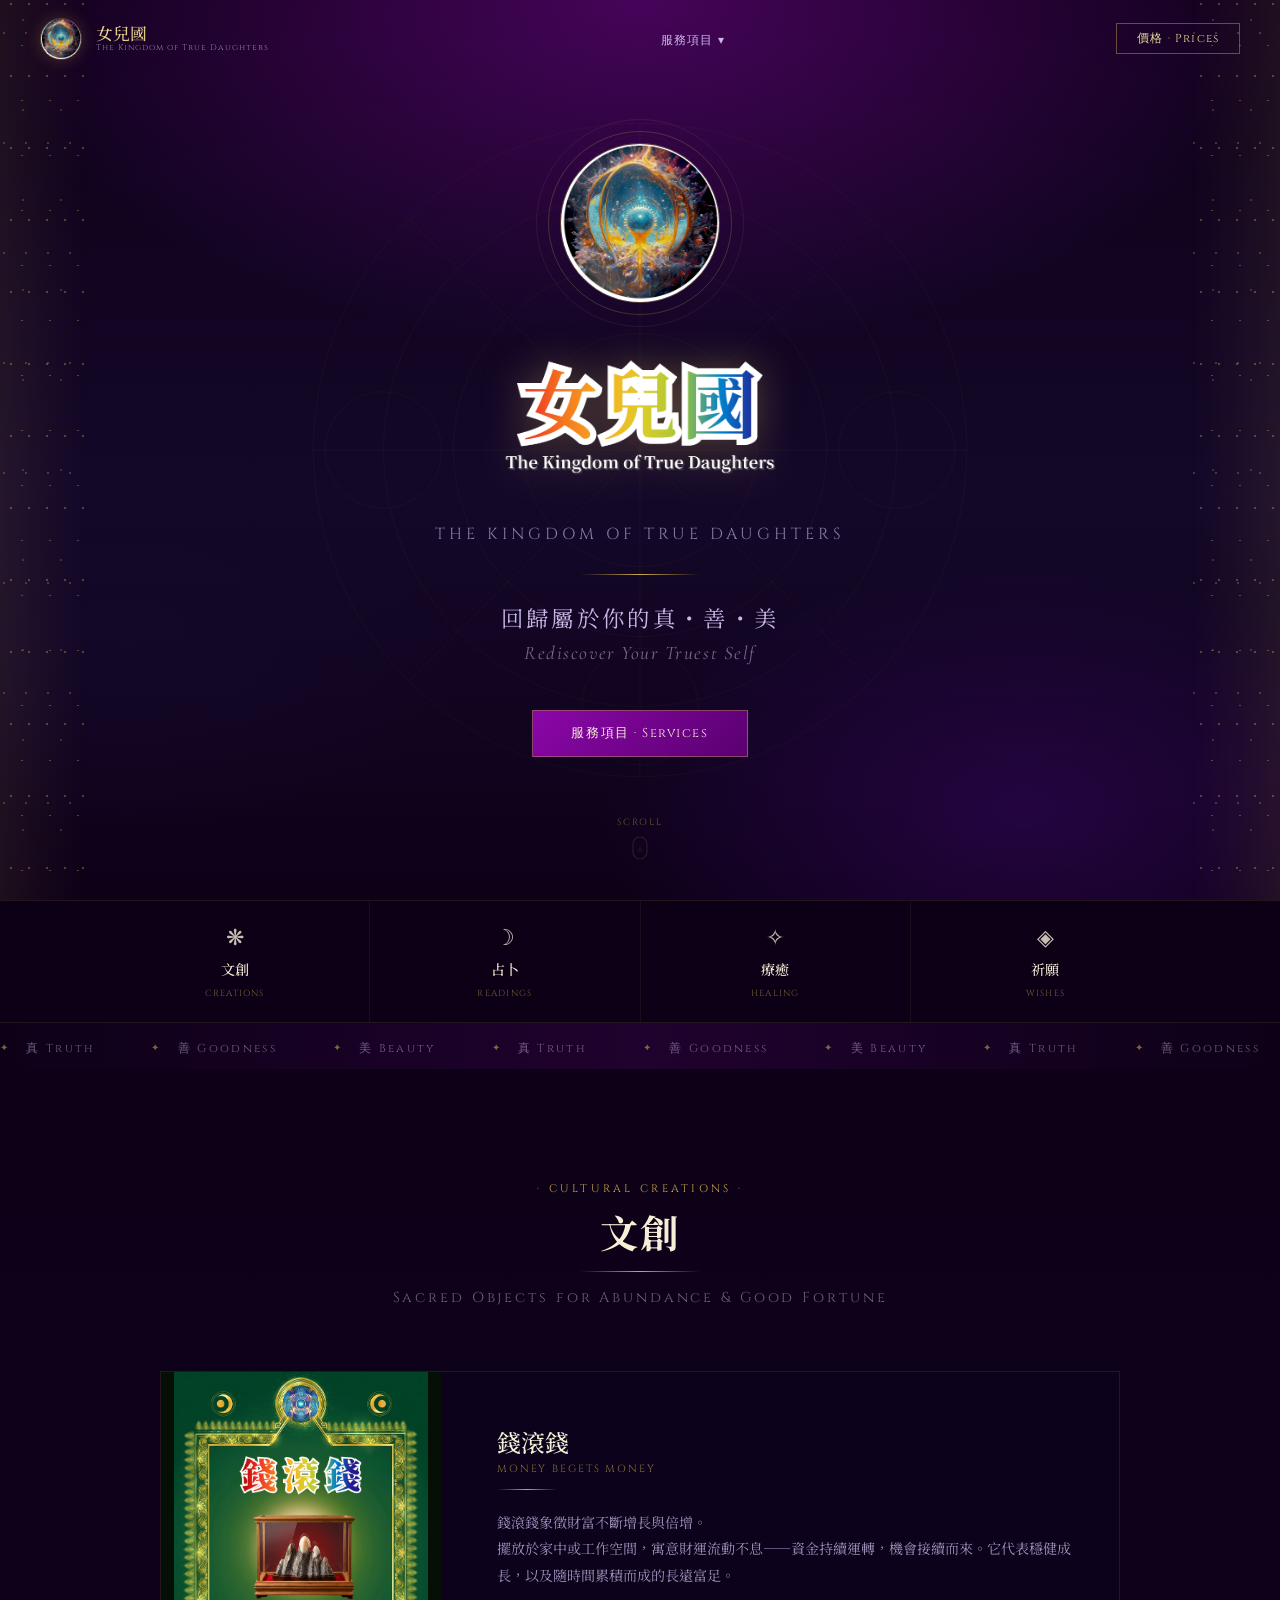
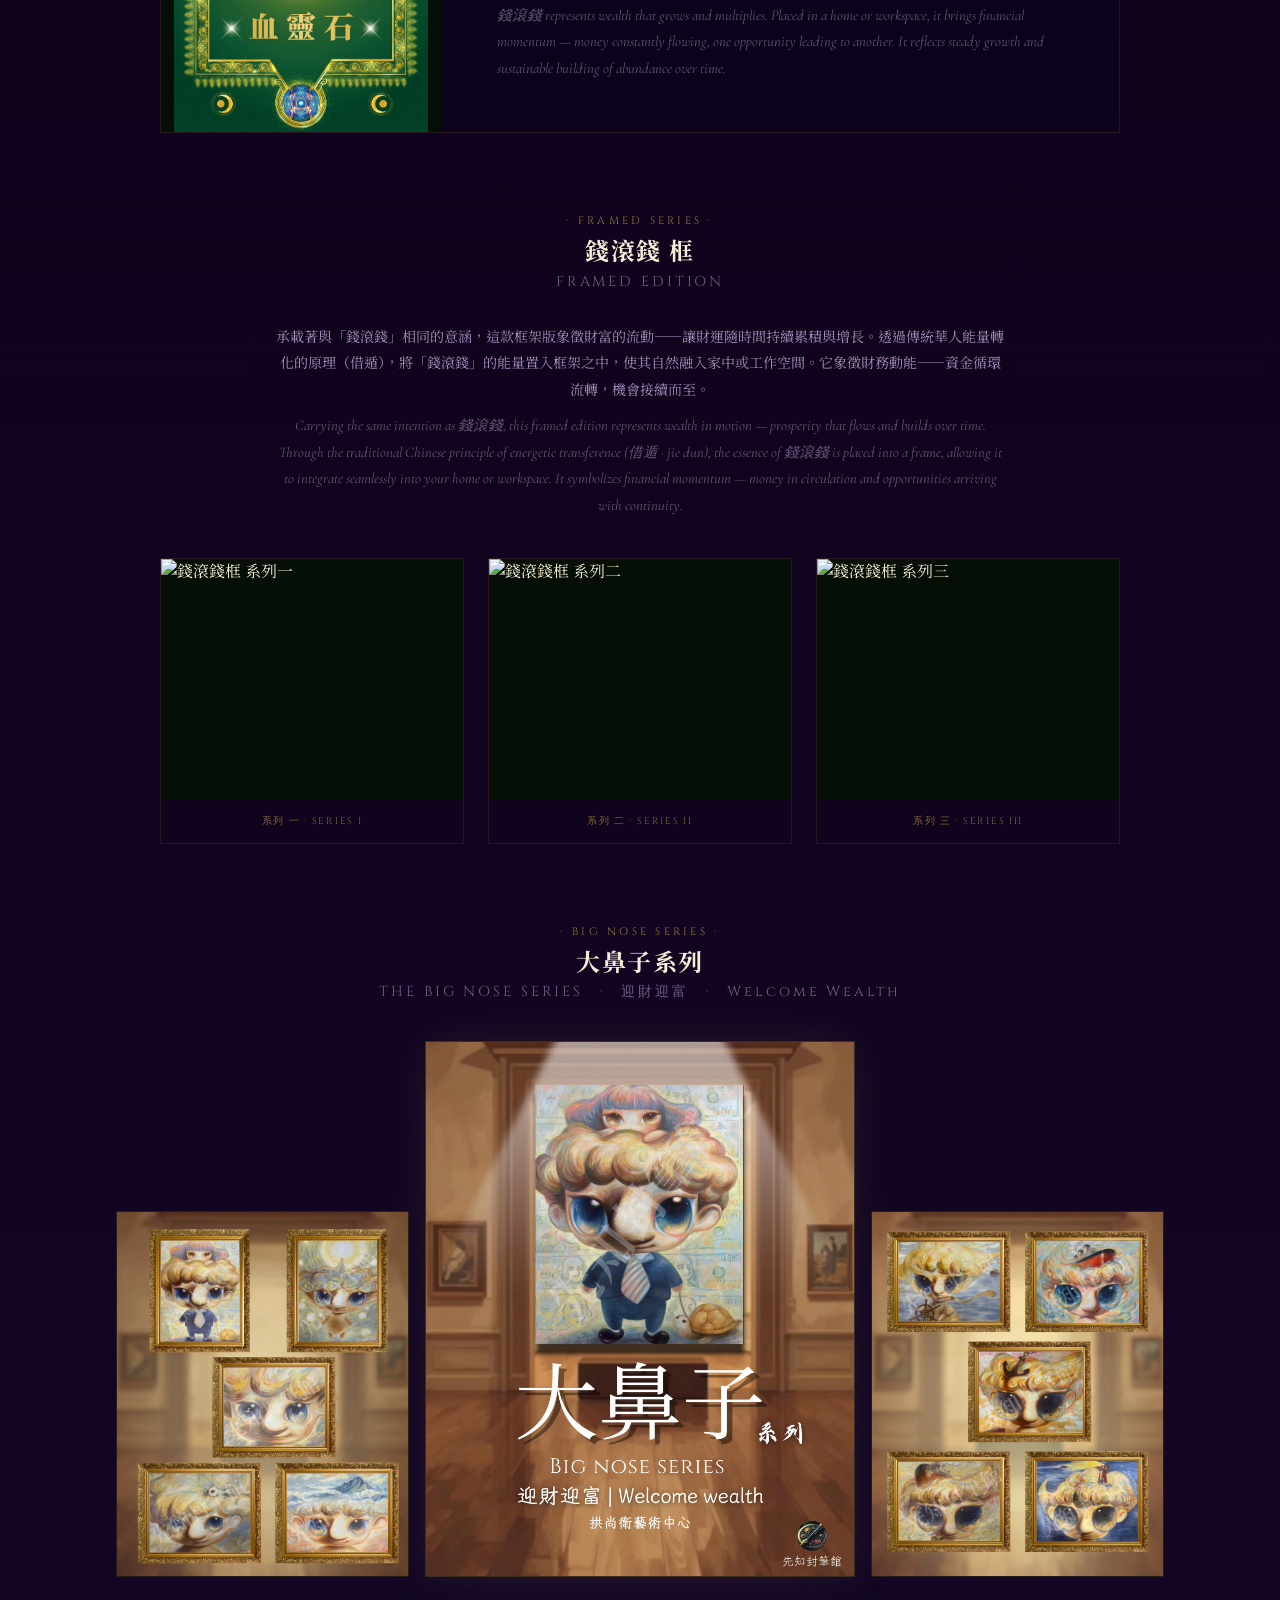
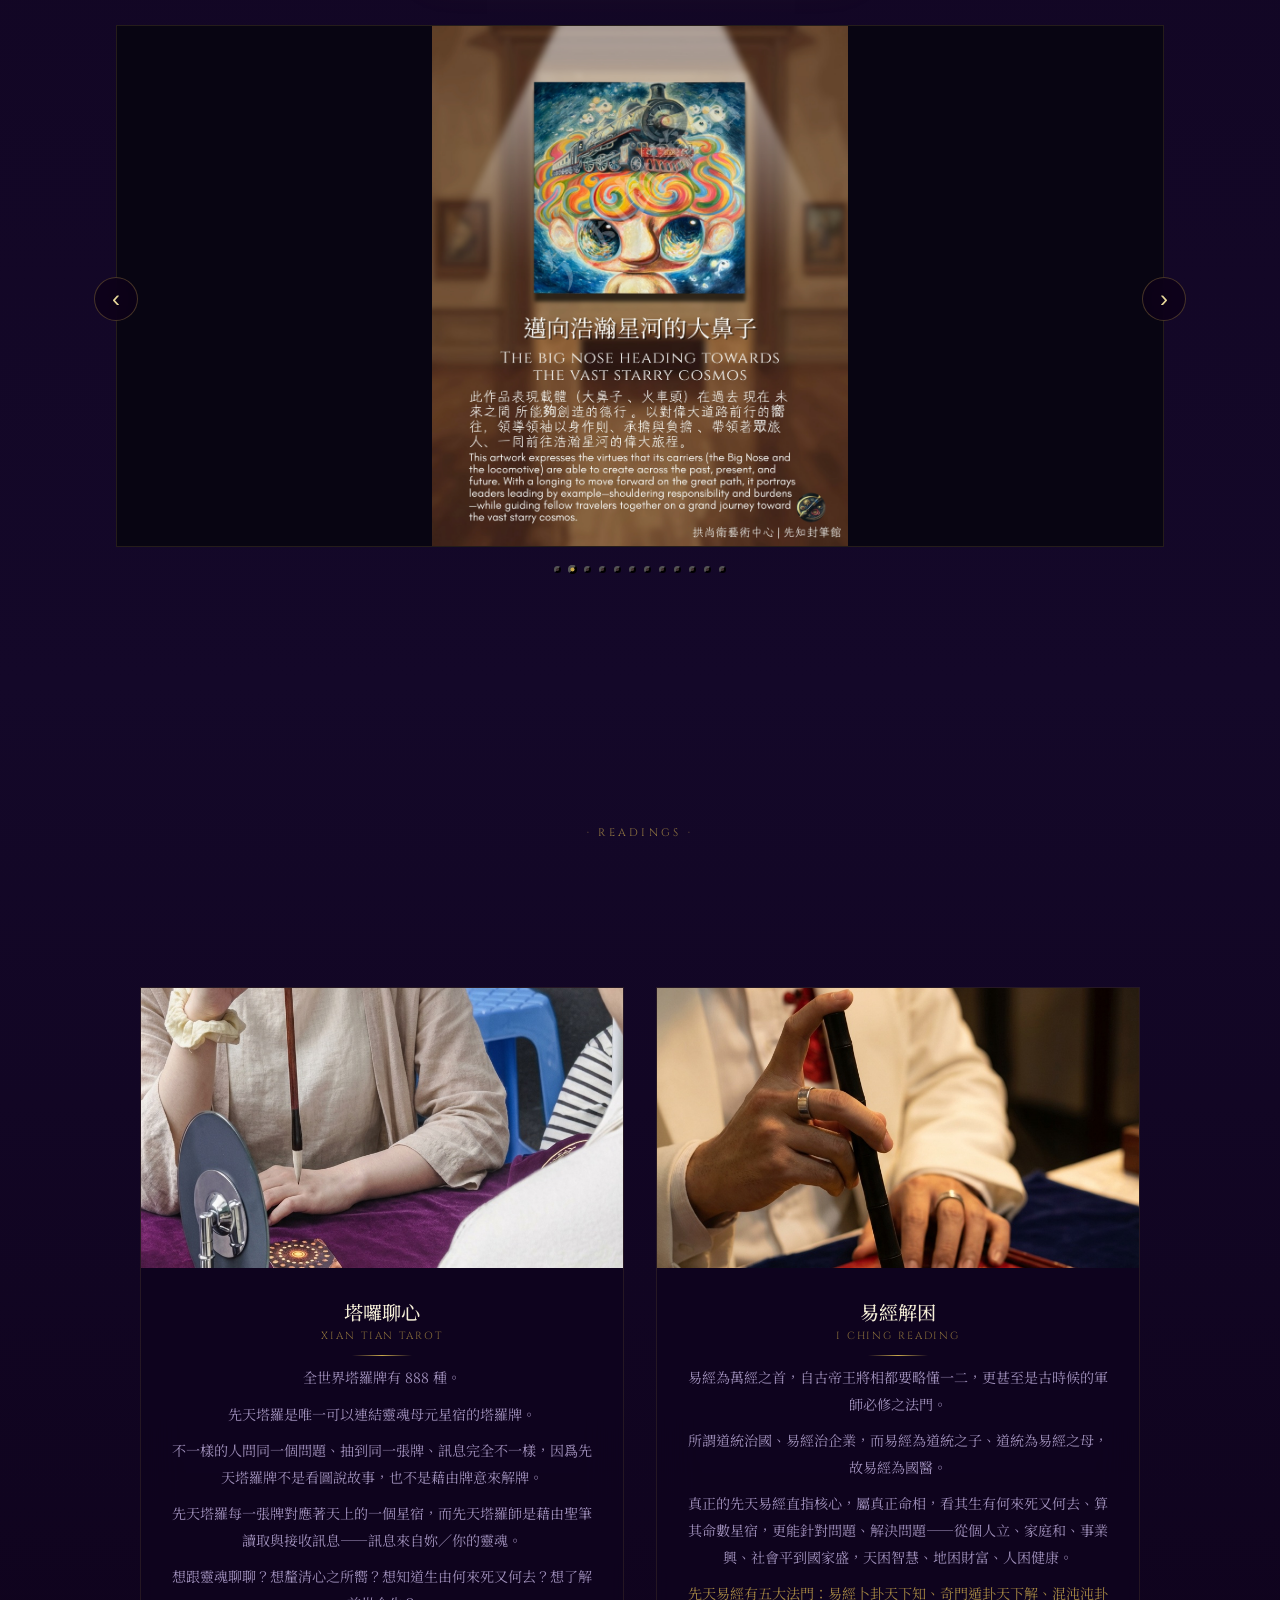
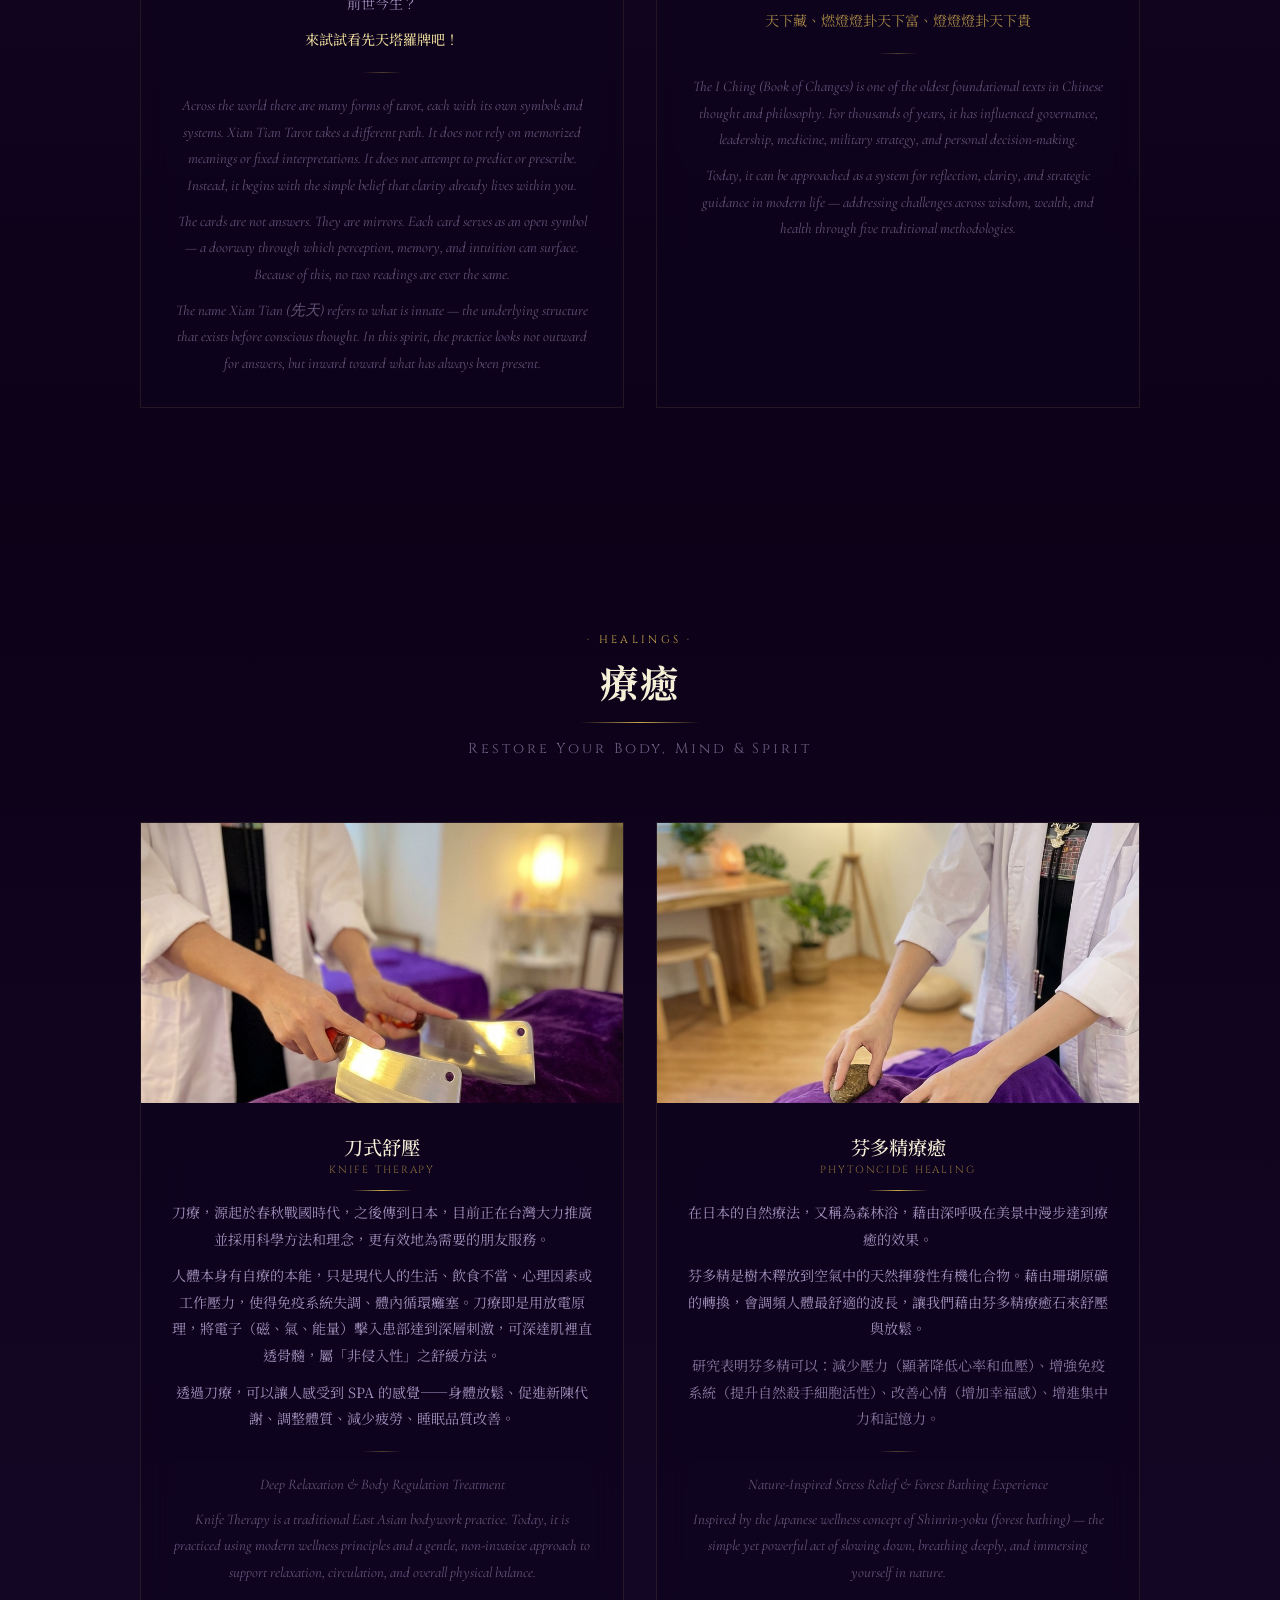
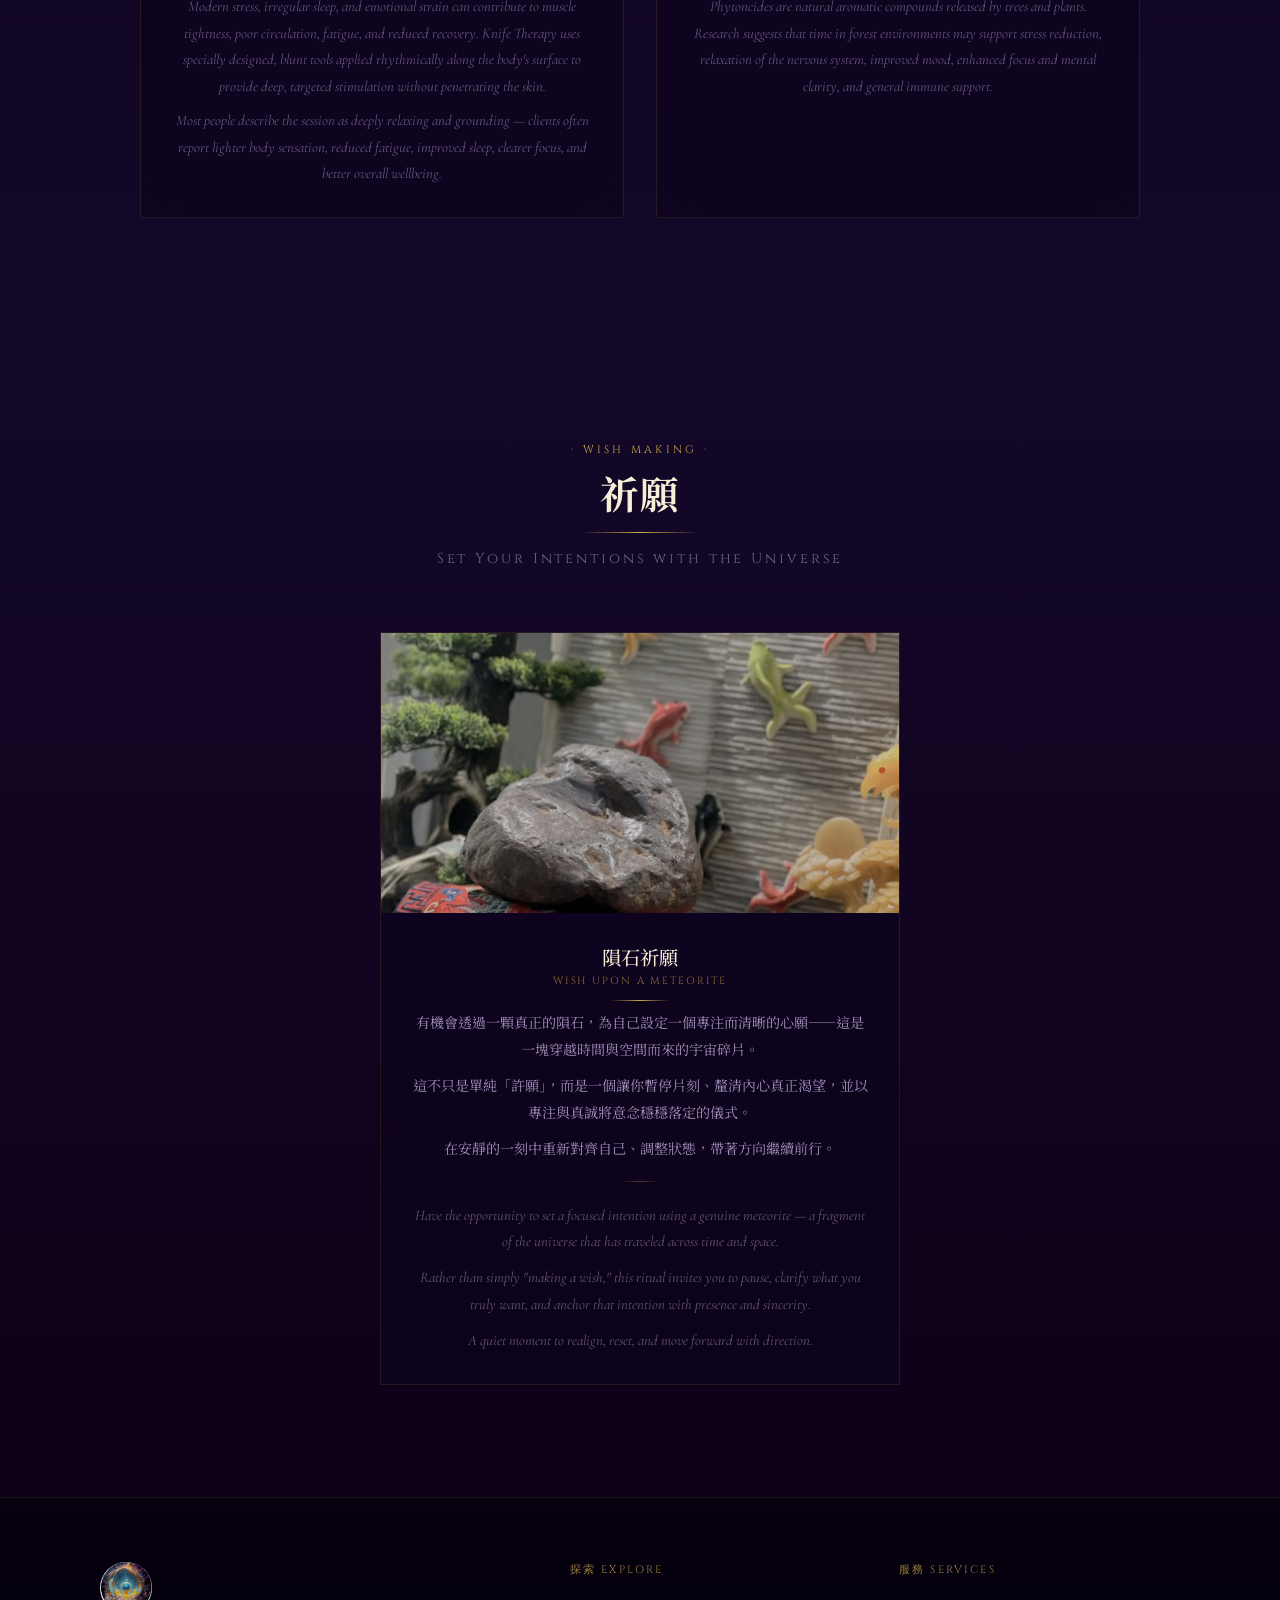
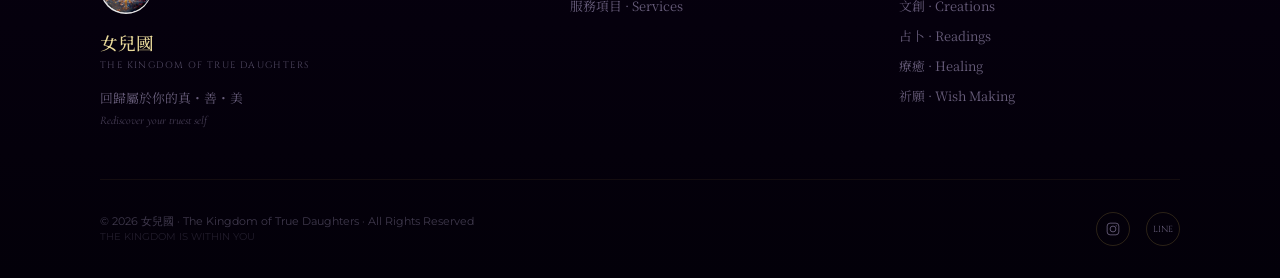
==== commit 7522c483: "Fix: show 價格 button on mobile nav Move prices button outside .nav-links so it's always visible on mo" ====
--- a/v4/index.html
+++ b/v4/index.html
@@ -126,7 +126,8 @@
       font-family:'Cinzel',serif;font-size:.72rem;letter-spacing:.1em;
       border:1px solid rgba(201,168,76,.45);
       padding:.45rem 1.25rem;color:var(--gold-lt);
-      transition:background .3s,box-shadow .3s
+      transition:background .3s,box-shadow .3s;
+      white-space:nowrap
     }
     .nav-cta:hover { background:rgba(201,168,76,.12);box-shadow:0 0 18px rgba(201,168,76,.18) }
     .hamburger { display:none;flex-direction:column;gap:5px;cursor:pointer;padding:4px }
@@ -1169,6 +1170,10 @@
       /* Make sure side accents never intercept touches */
       .side-accent { pointer-events:none!important }
     }
+
+    @media (max-width:480px) {
+      .nav-cta { font-size:.65rem;padding:.4rem .8rem;letter-spacing:.06em }
+    }
   </style>
 </head>
 <body>
@@ -1209,10 +1214,10 @@
       </div>
     </div>
 
-    <a href="prices.html" class="nav-cta" style="margin-left:.8rem">價格 · Prices</a>
   </div>
 
   <div style="display:flex;align-items:center;gap:.8rem">
+    <a href="prices.html" class="nav-cta">價格 · Prices</a>
     <div class="hamburger" id="hamburger" onclick="toggleMobile()" aria-label="Menu">
       <span></span><span></span><span></span>
     </div>
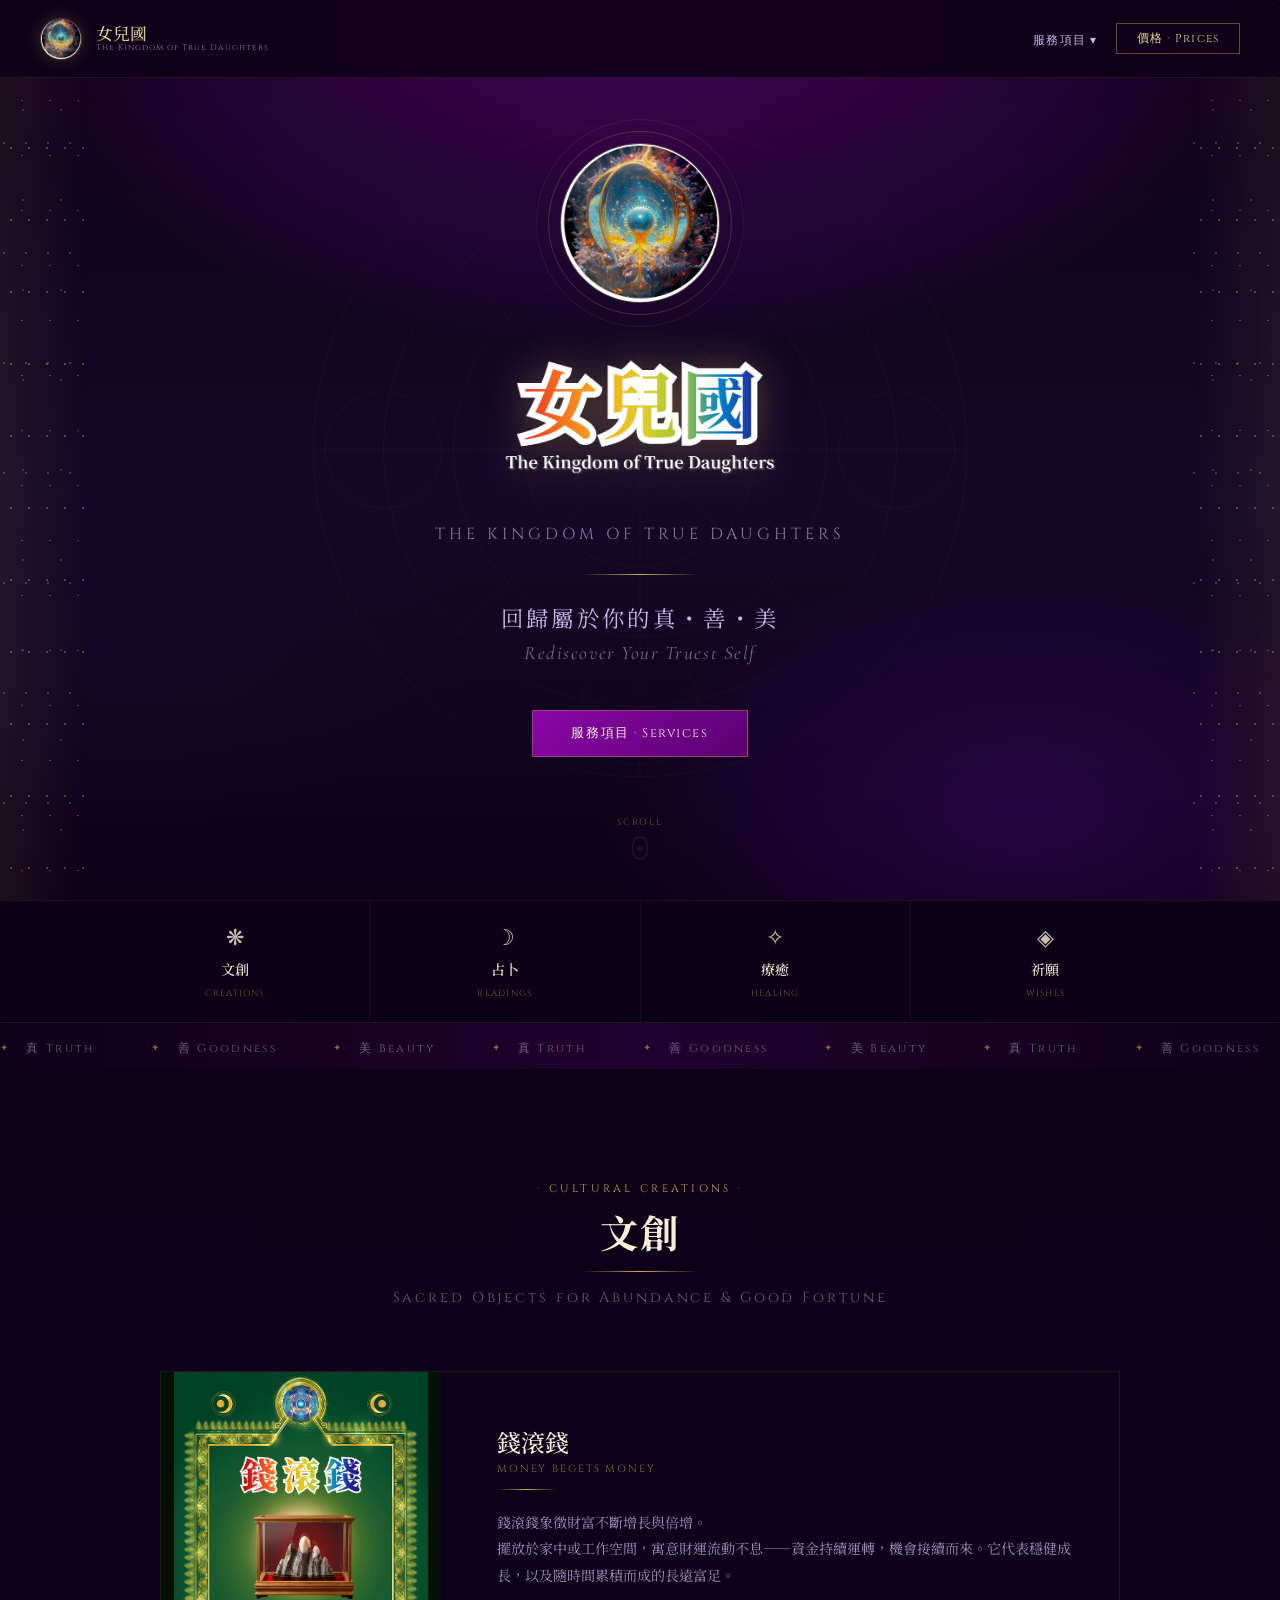
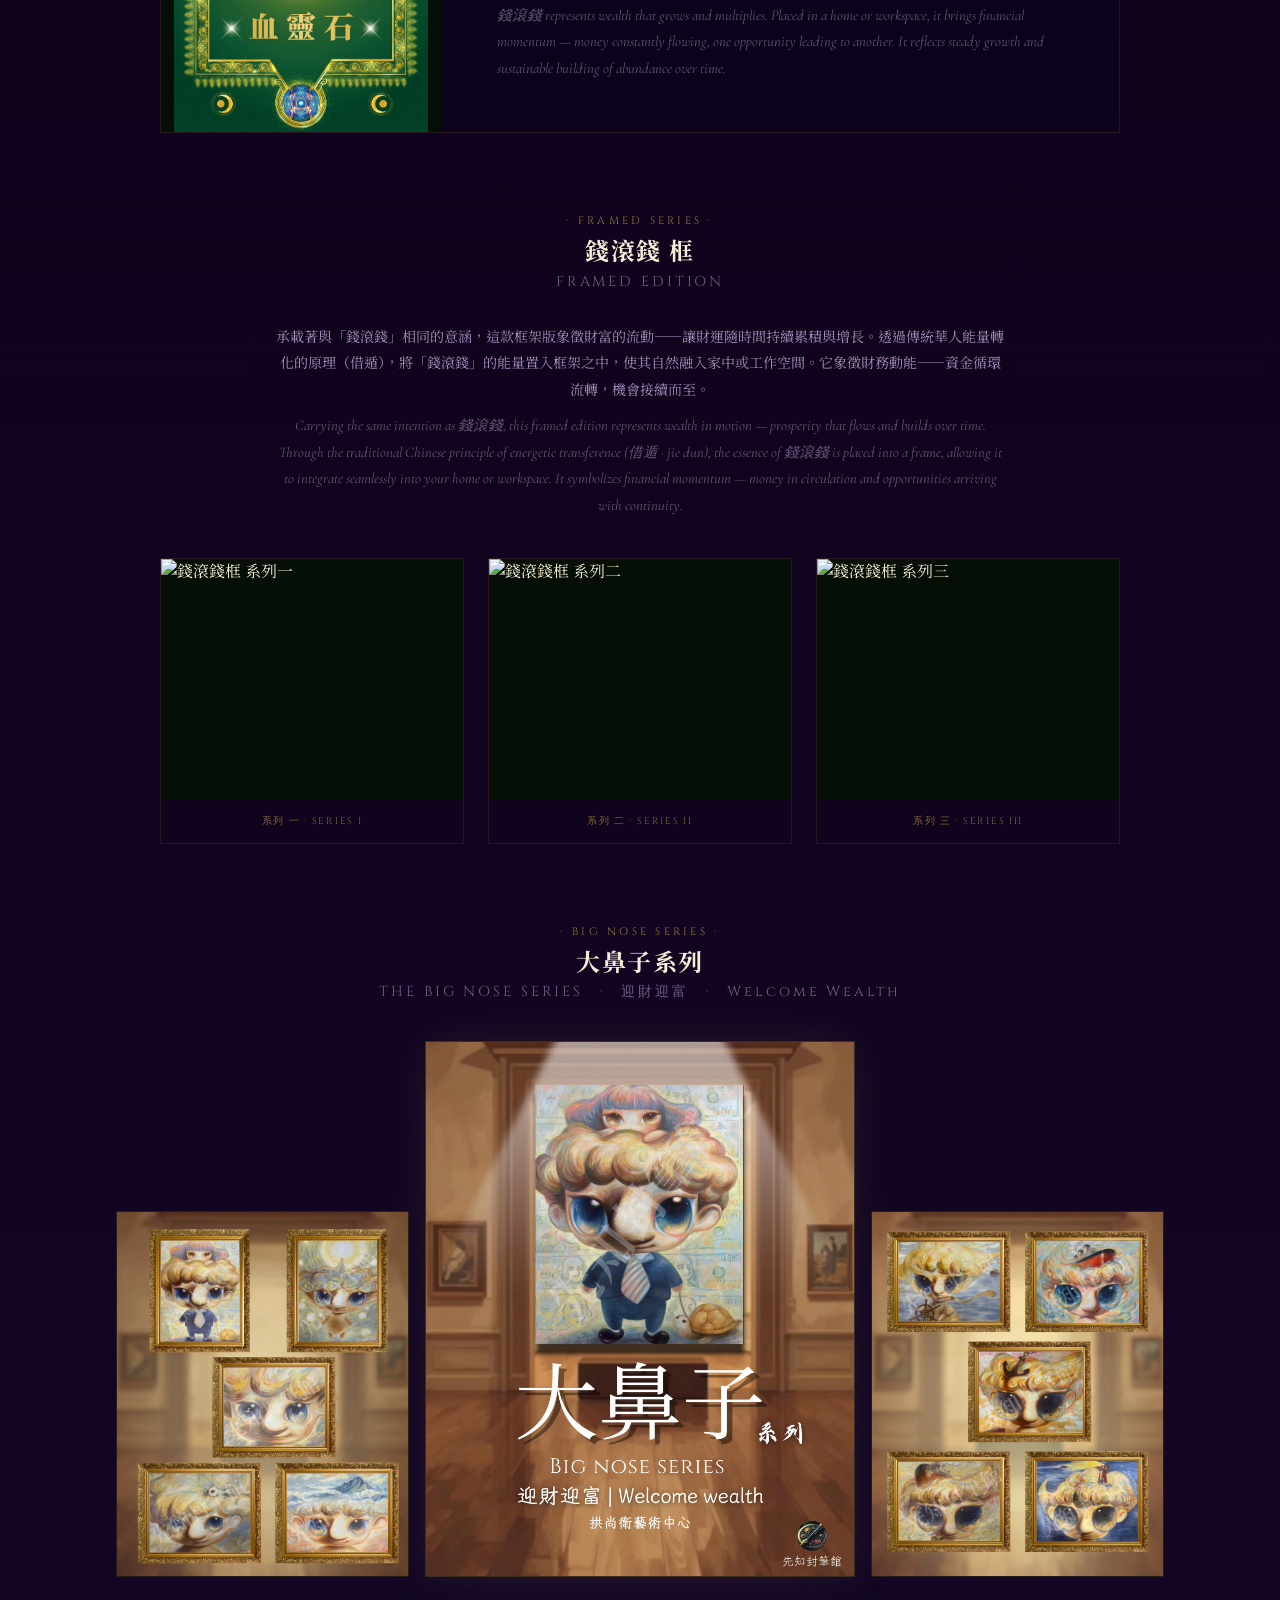
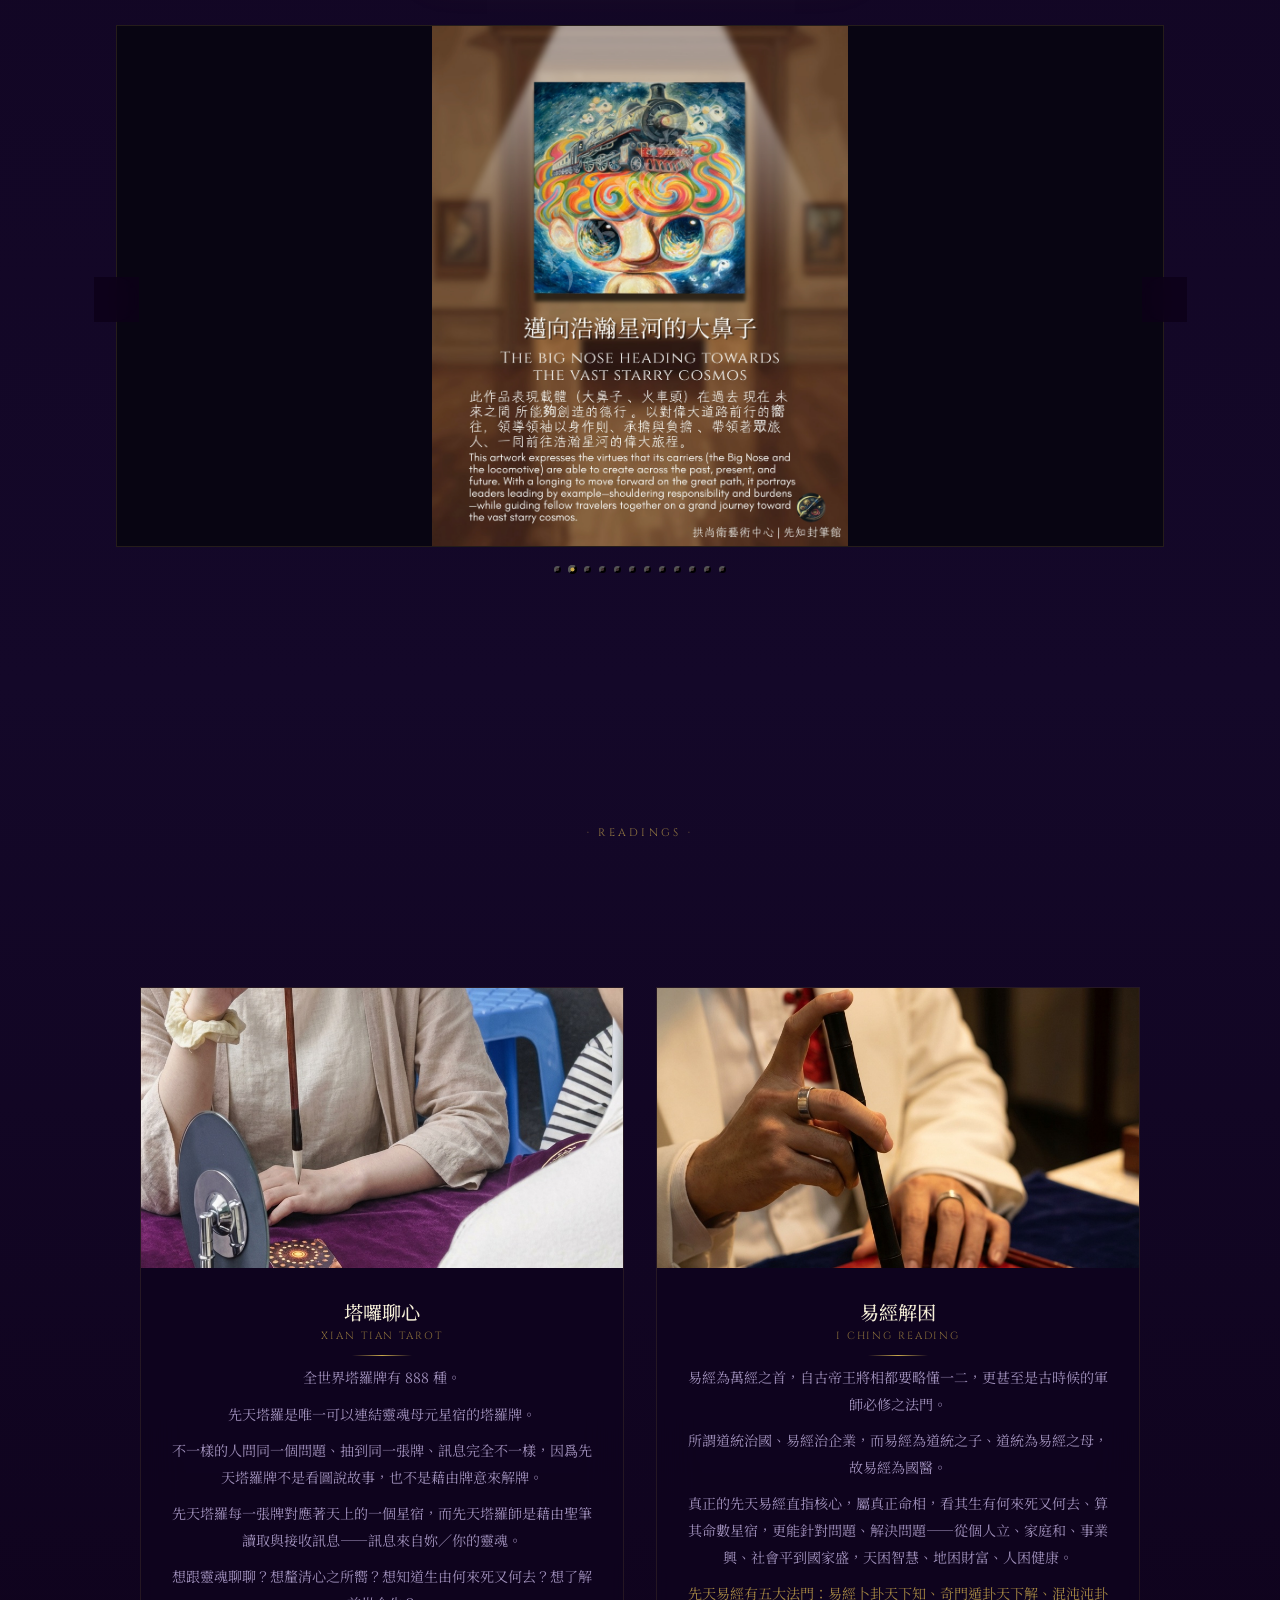
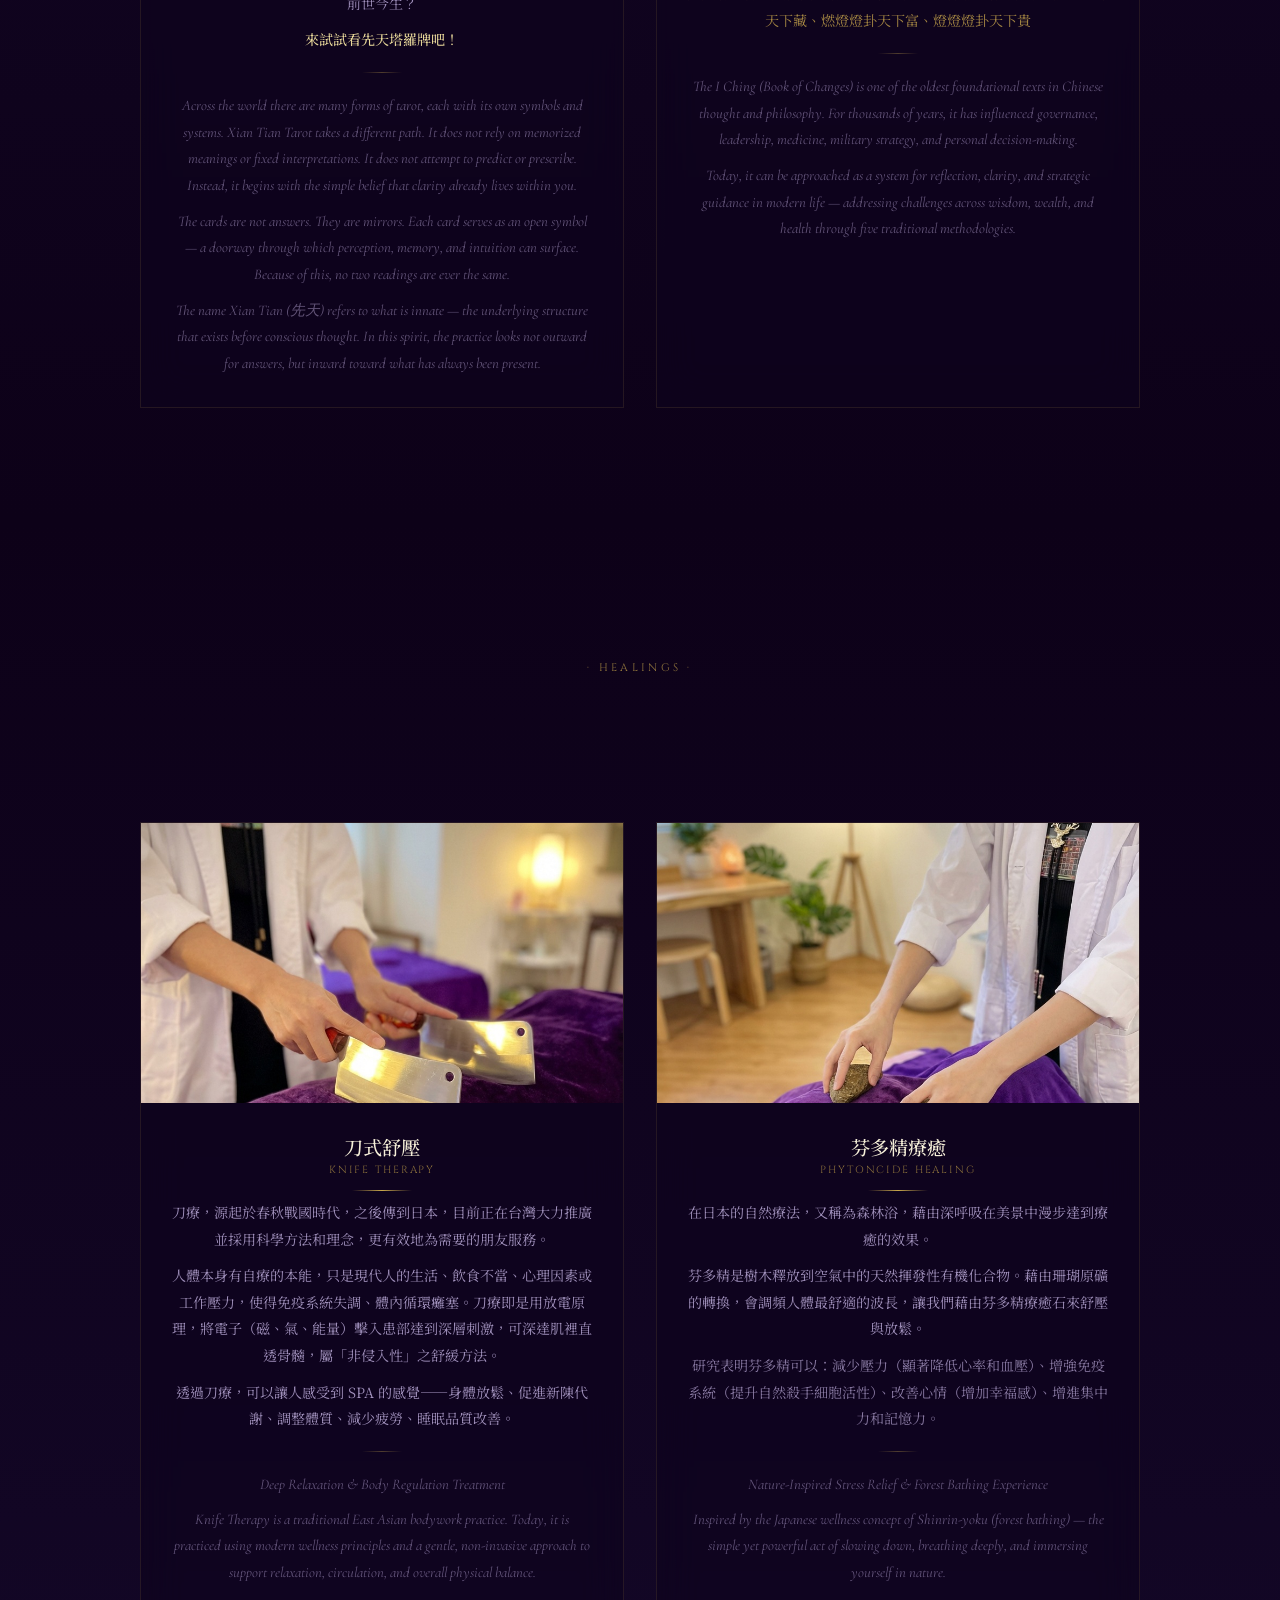
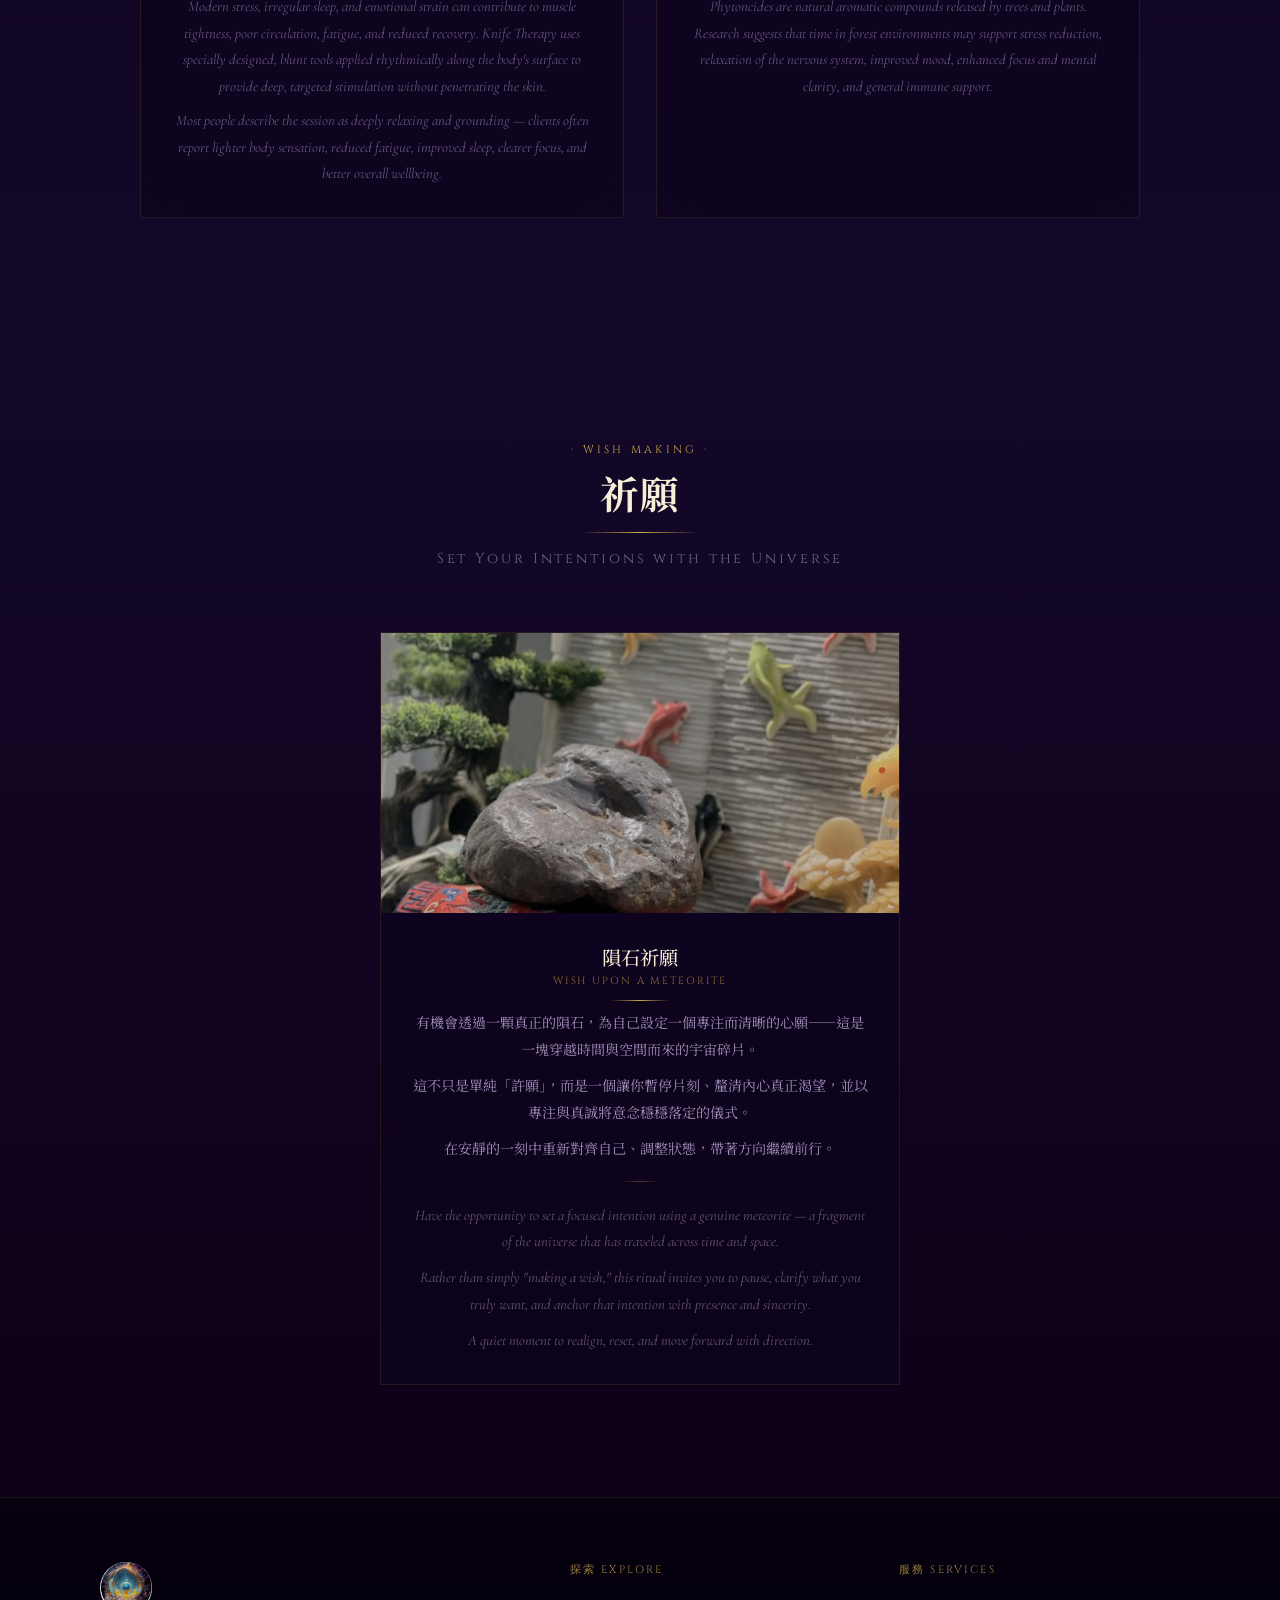
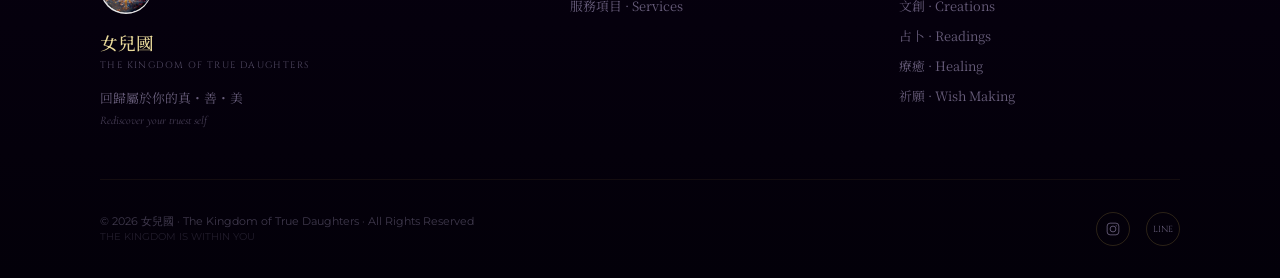
==== commit 24cfada3: "Fix nav overlap: always-on background, push links right - Nav now has a permanent semi-dark backgrou" ====
--- a/v4/index.html
+++ b/v4/index.html
@@ -61,13 +61,13 @@
       position:fixed;top:0;left:0;right:0;z-index:200;
       padding:1.1rem 2.5rem;
       display:flex;align-items:center;justify-content:space-between;
-      transition:background .4s,backdrop-filter .4s,border-color .4s;
-      border-bottom:1px solid transparent
+      background:rgba(13,1,24,.82);backdrop-filter:blur(18px);
+      border-bottom:1px solid rgba(201,168,76,.12);
+      transition:background .4s,border-color .4s
     }
     #nav.scrolled {
-      background:rgba(13,1,24,.92);
-      backdrop-filter:blur(22px);
-      border-color:rgba(201,168,76,.18)
+      background:rgba(13,1,24,.96);
+      border-color:rgba(201,168,76,.22)
     }
     .nav-logo { display:flex;align-items:center;gap:.9rem }
     .nav-logo img.logo-mark {
@@ -83,7 +83,7 @@
       -webkit-background-clip:text;-webkit-text-fill-color:transparent;background-clip:text
     }
     .nav-logo-en { font-family:'Cinzel',serif;font-size:.52rem;letter-spacing:.12em;color:rgba(201,184,232,.65) }
-    .nav-links { display:flex;align-items:center;gap:2.2rem }
+    .nav-links { display:flex;align-items:center;gap:2.2rem;margin-left:auto;padding-right:1.2rem }
     .nav-link {
       font-family:'Cinzel',serif;font-size:.72rem;letter-spacing:.1em;
       color:var(--lavender);position:relative;transition:color .3s
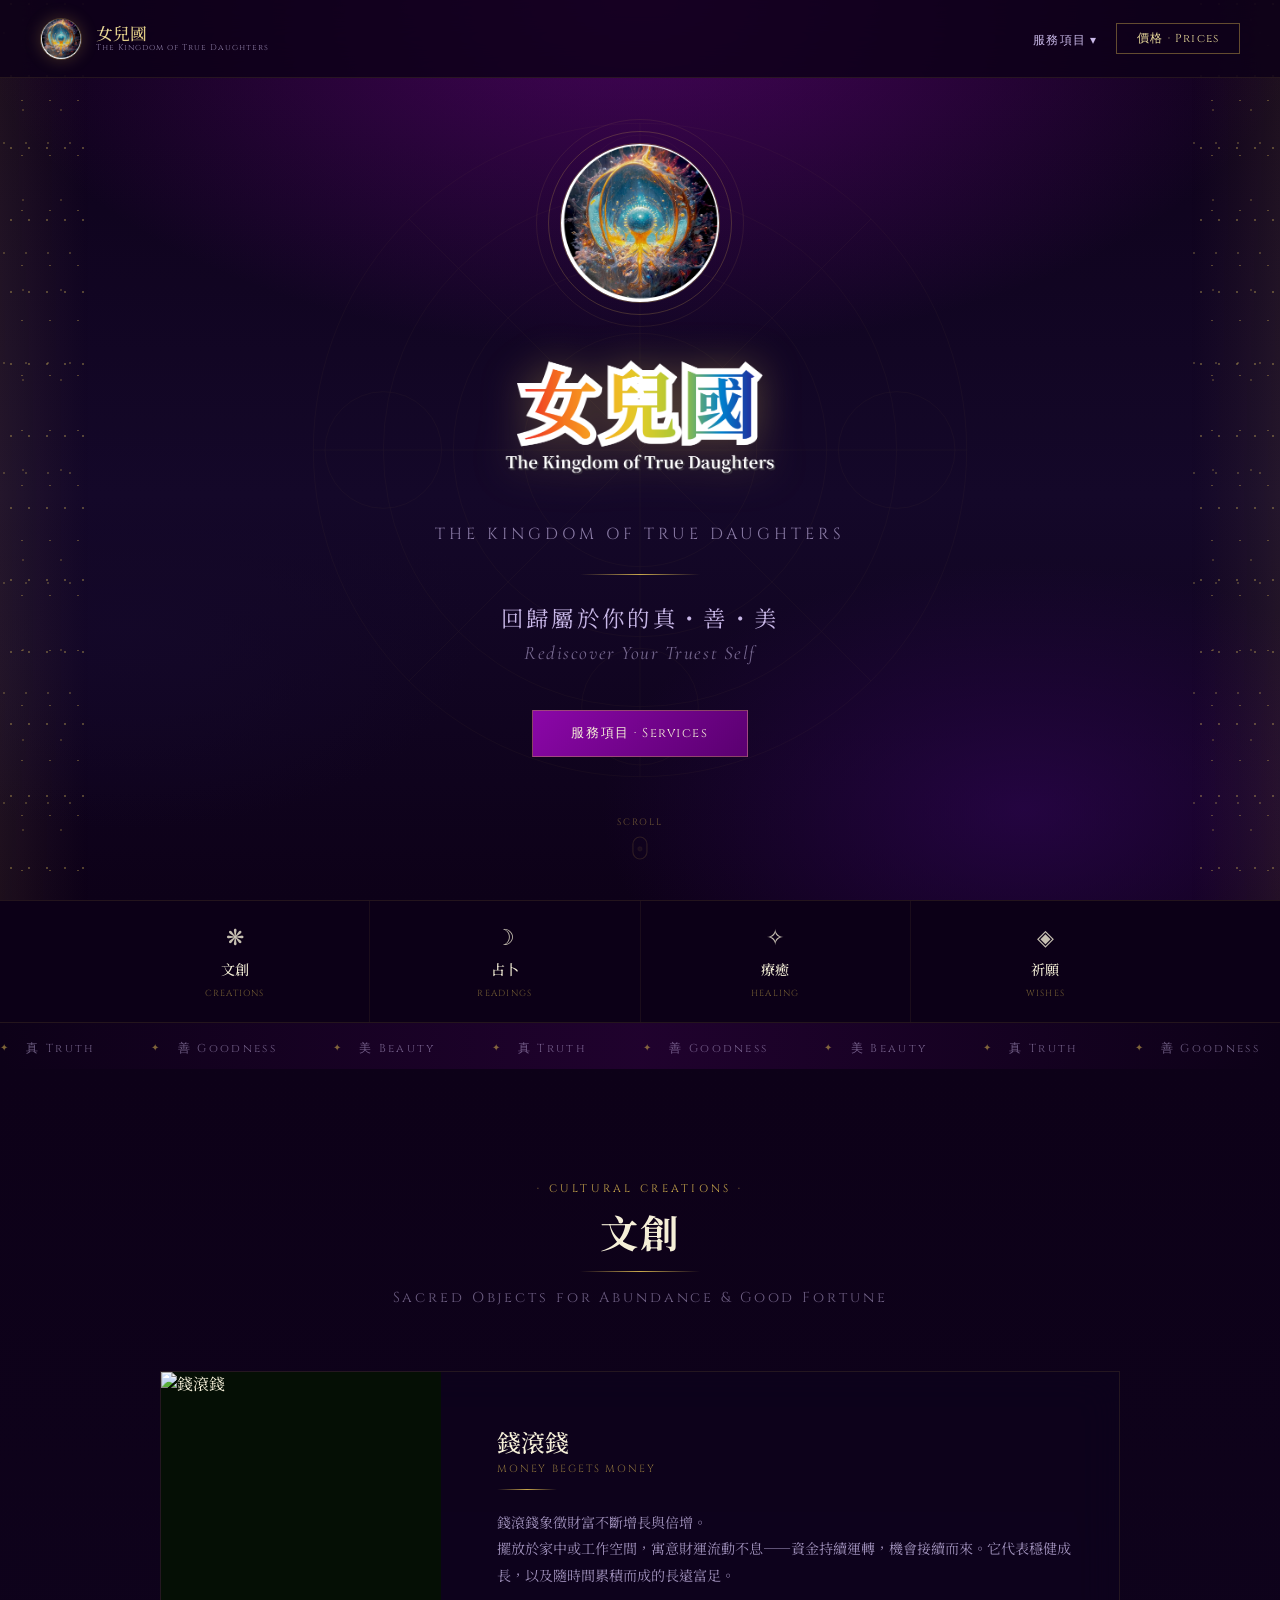
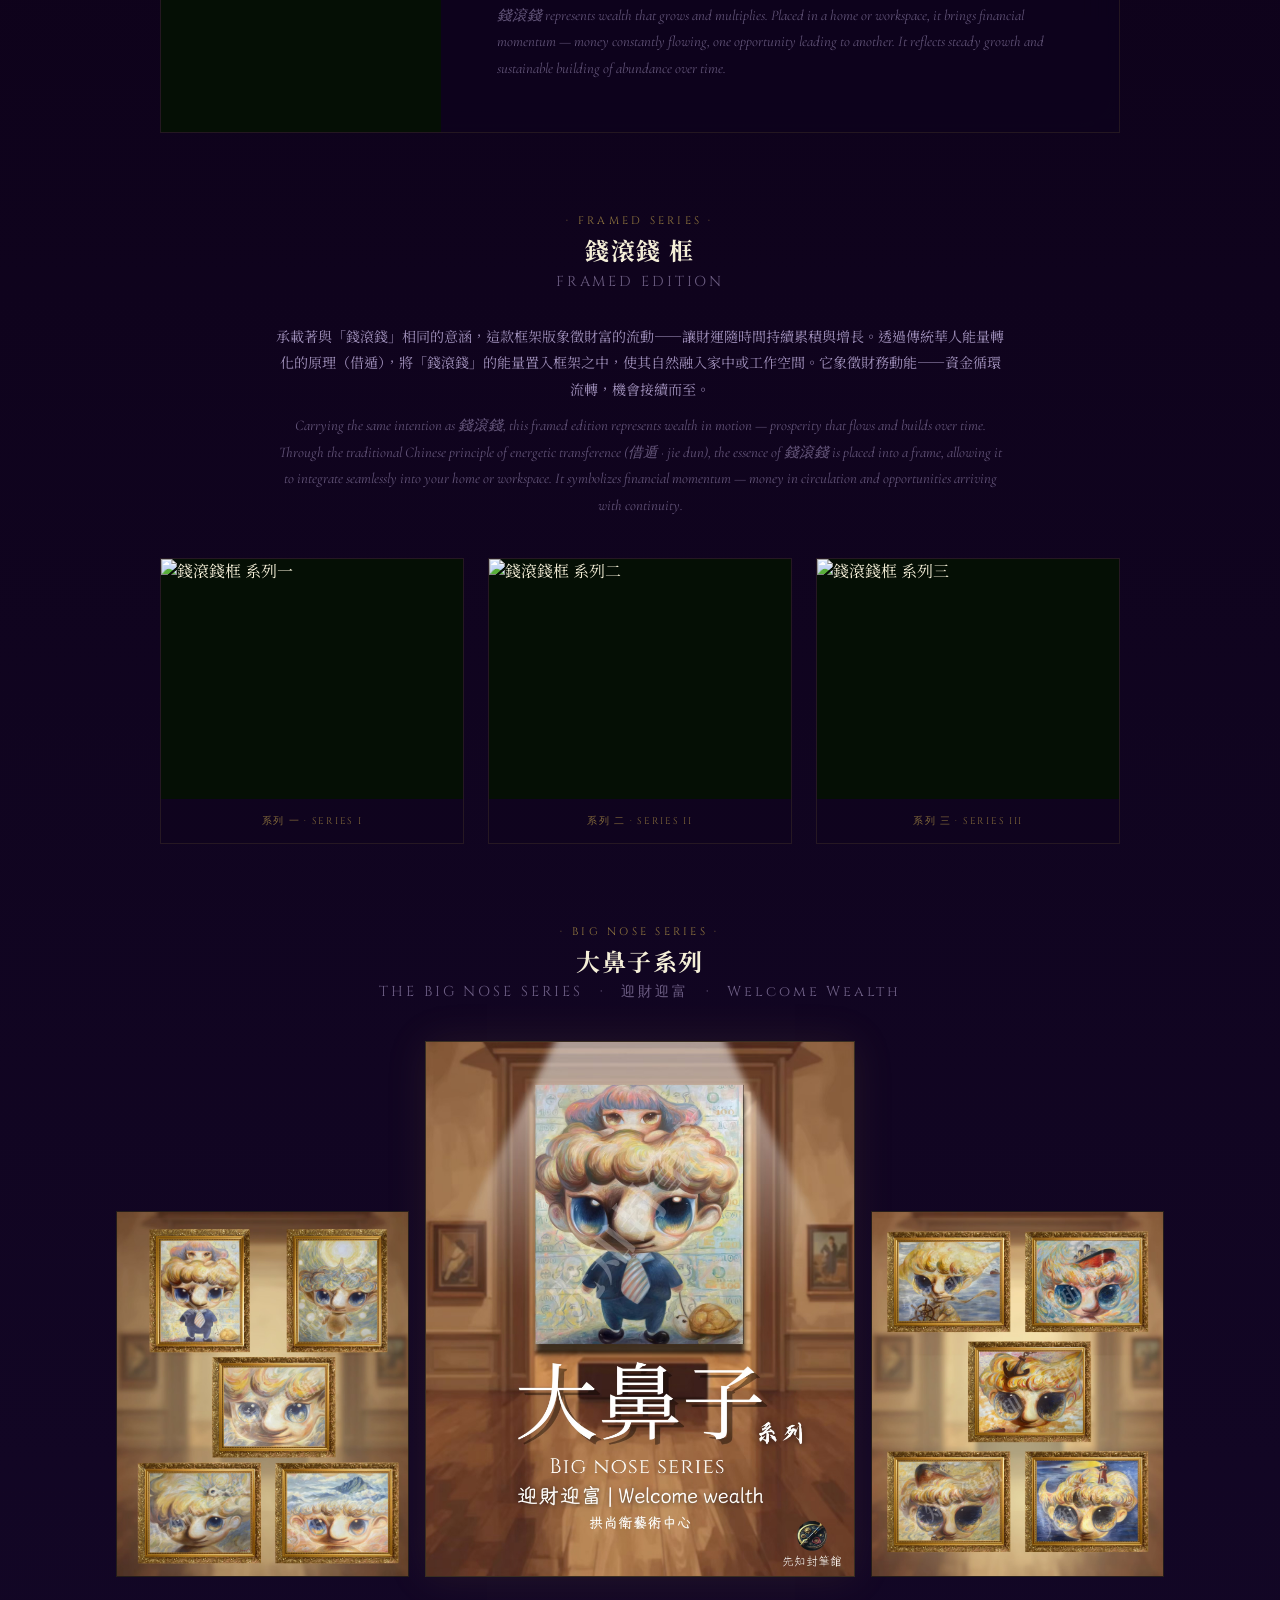
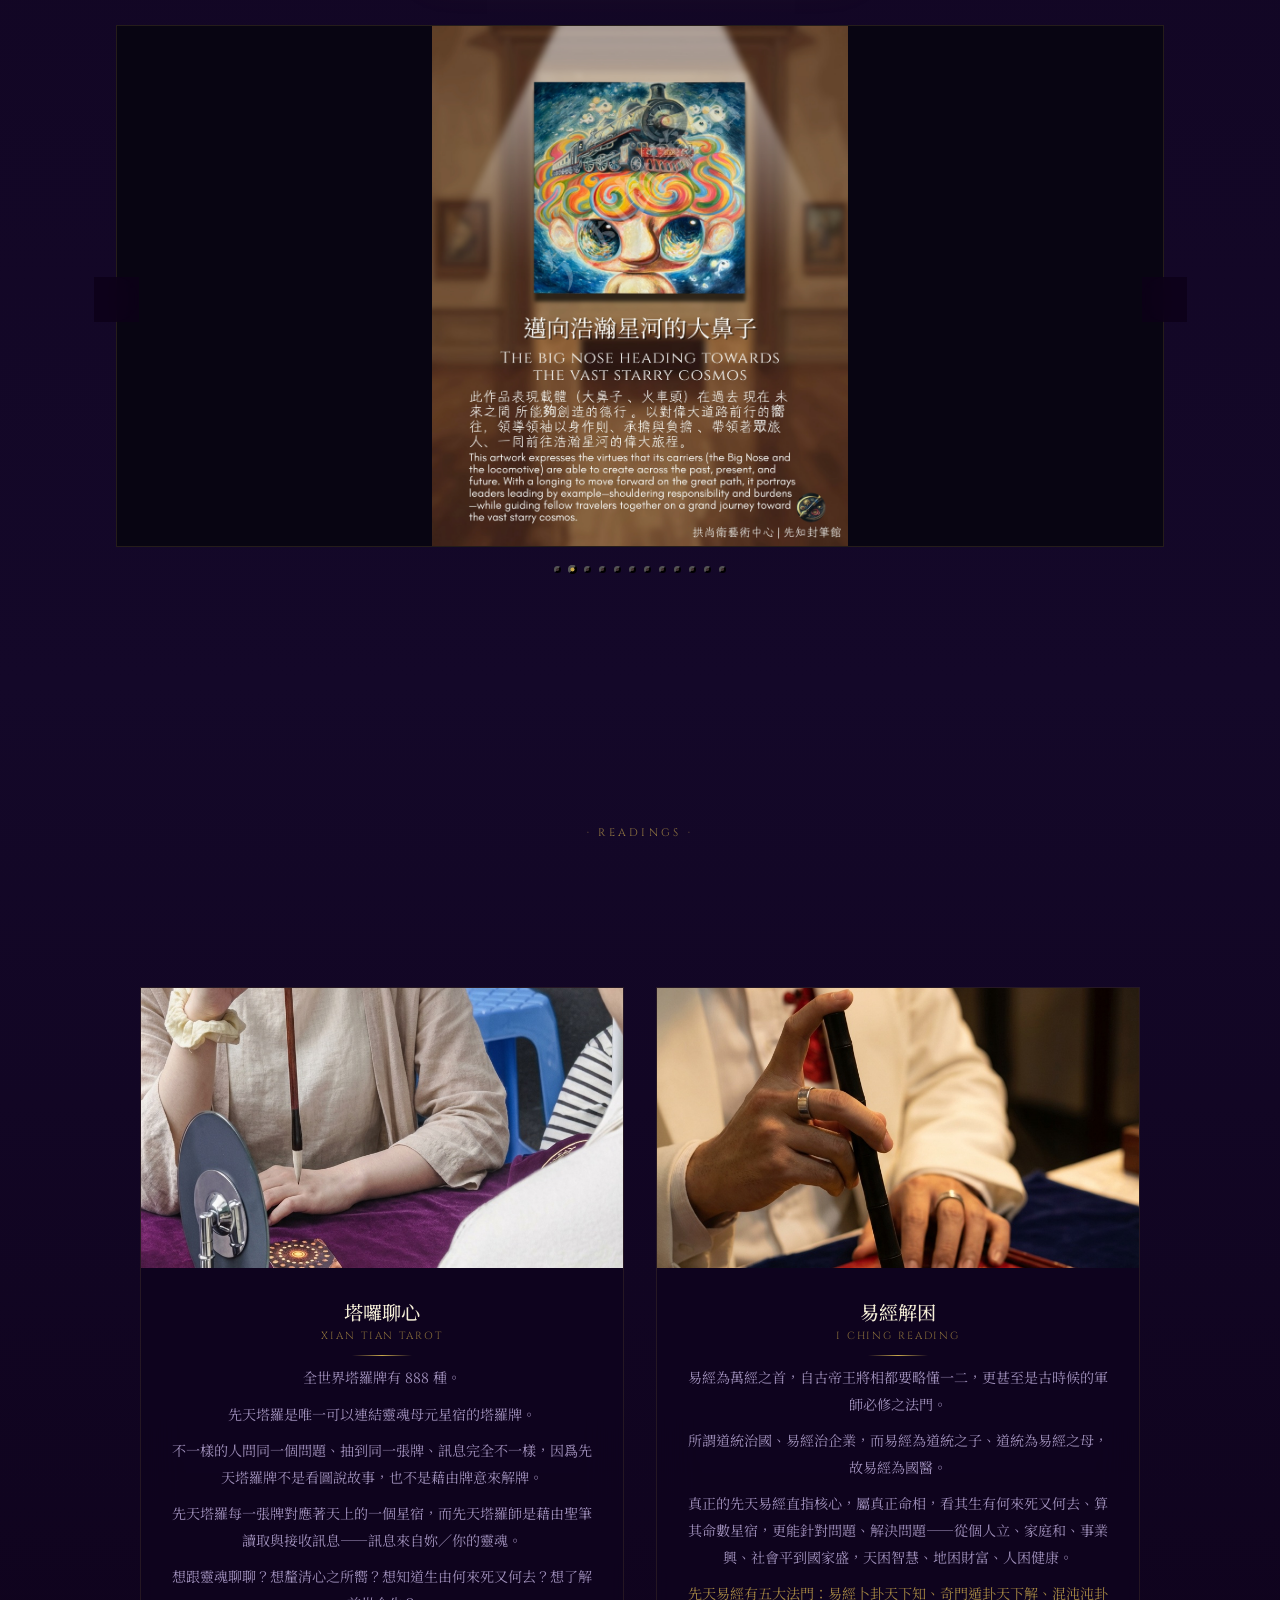
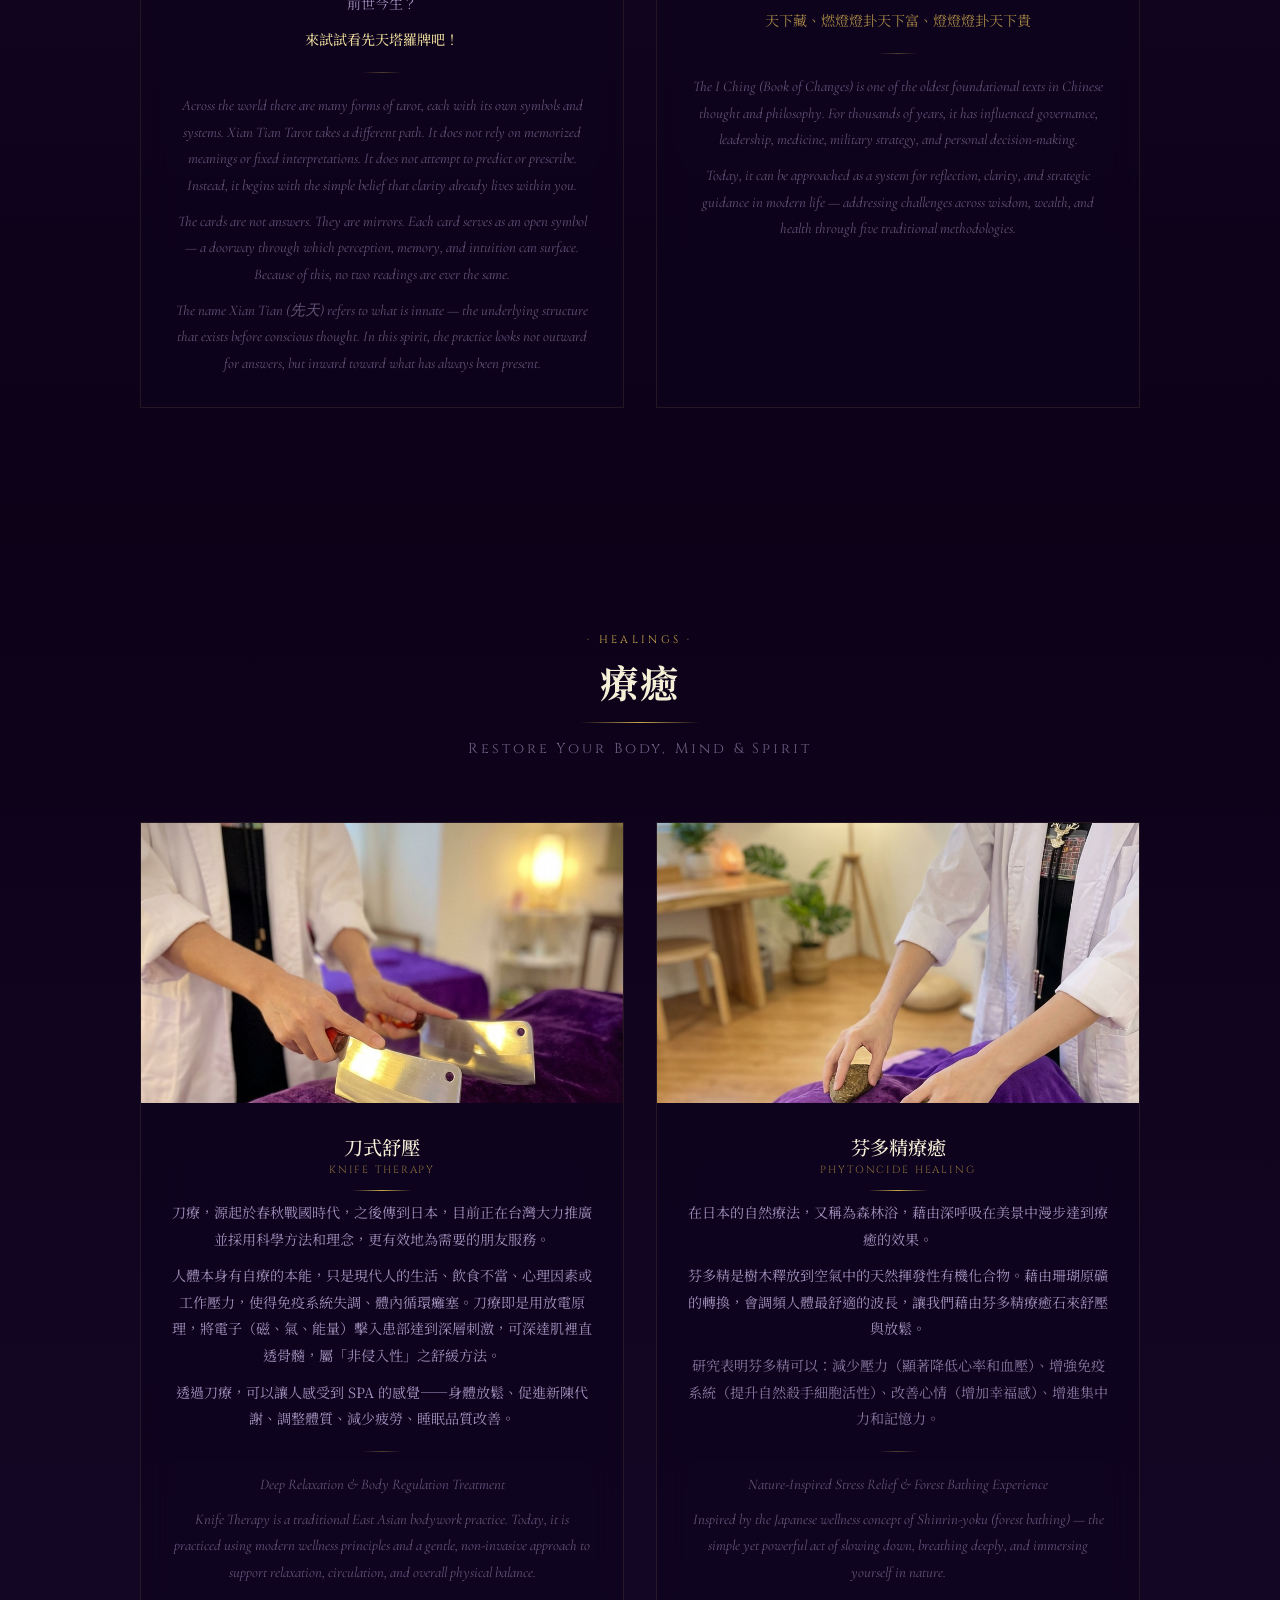
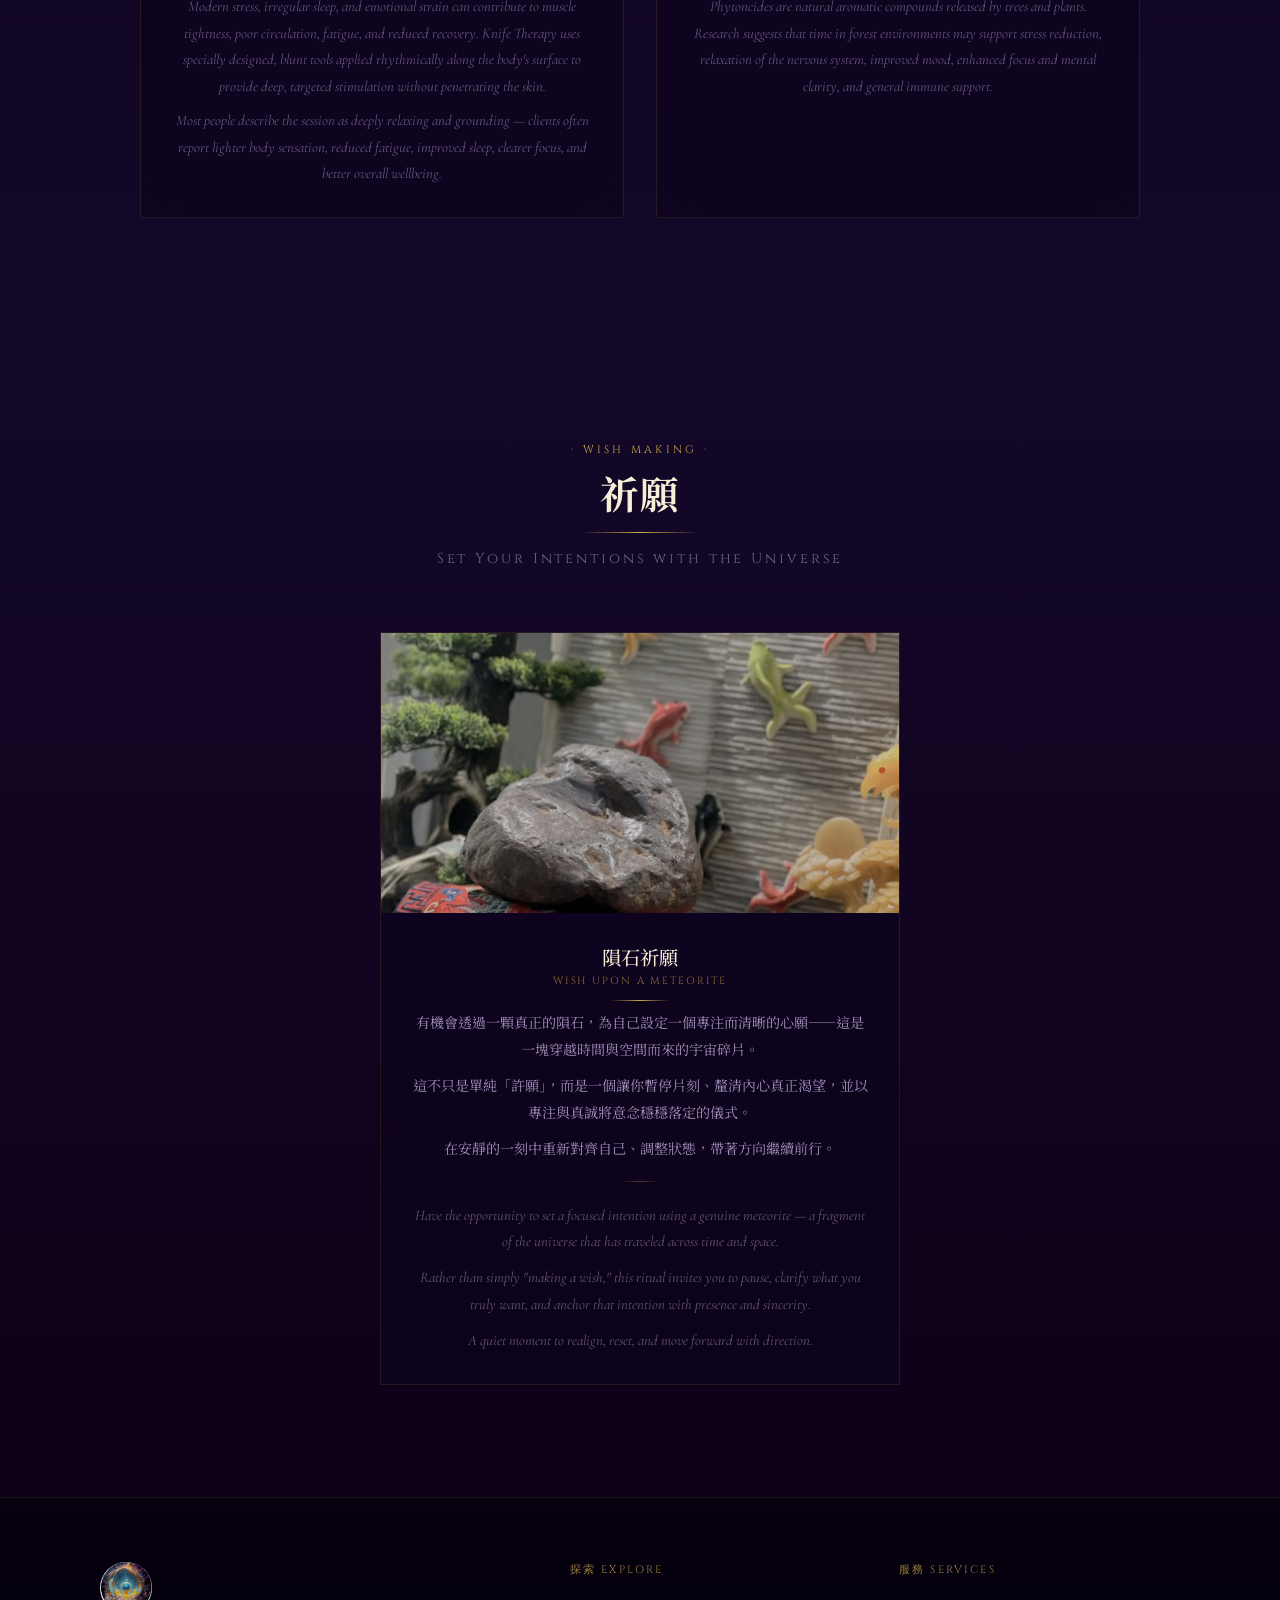
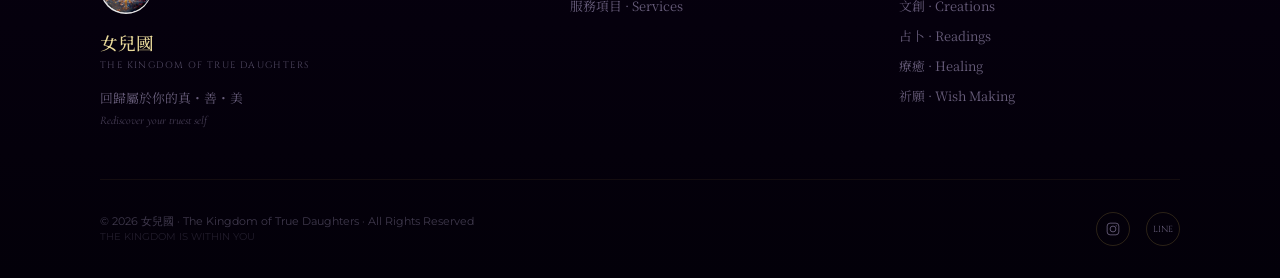
==== commit 3d7f6dc3: "Update prices: totals, remove 鳳凰國師, clean up notes - 錢滾錢 image → v2 - Show total prices: 96,800 / 9," ====
--- a/v4/index.html
+++ b/v4/index.html
@@ -1339,7 +1339,7 @@
   <!-- 錢滾錢 featured product -->
   <div class="ss-featured reveal d2">
     <div class="ss-featured-img">
-      <img src="../references/錢滾錢.png" alt="錢滾錢" loading="lazy">
+      <img src="../references/%E9%8C%A2%E6%BB%BE%E9%8C%A2%20v2.png" alt="錢滾錢" loading="lazy">
     </div>
     <div class="ss-featured-body">
       <div class="ss-card-zh">錢滾錢</div>
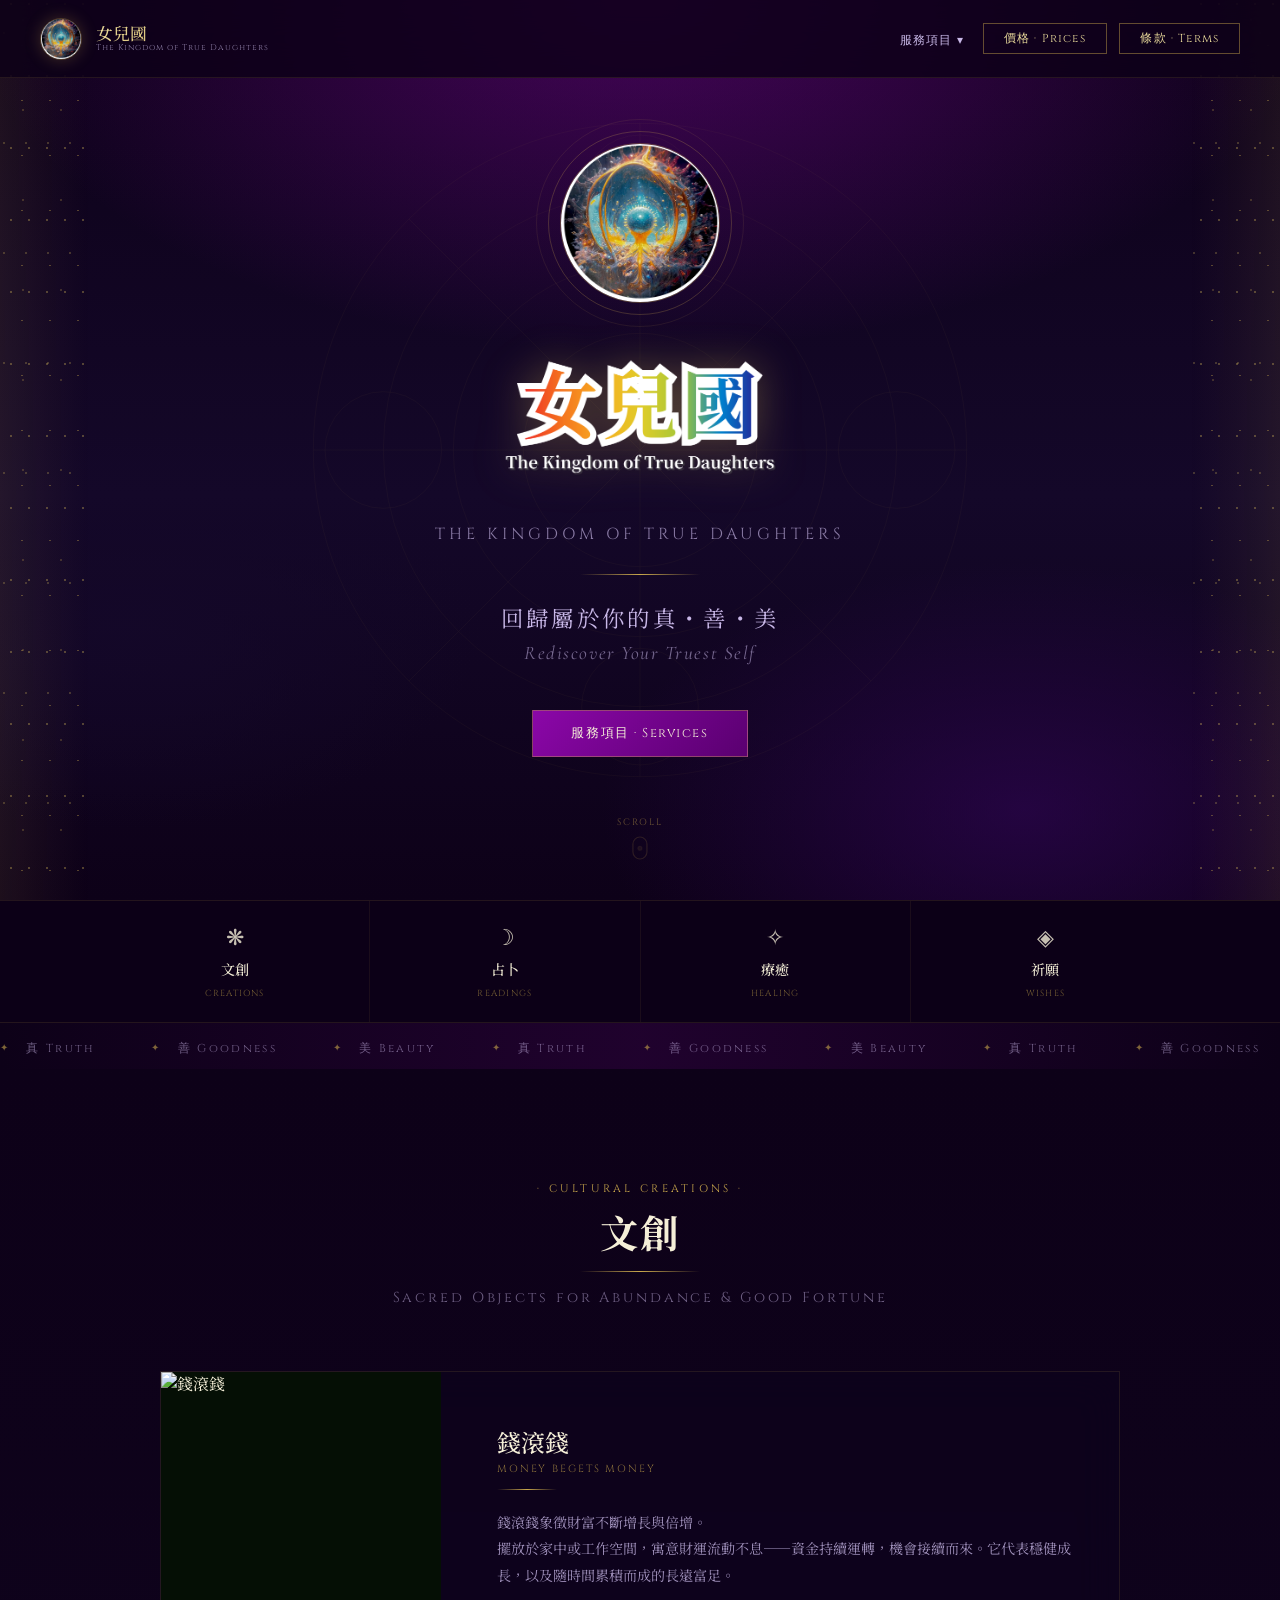
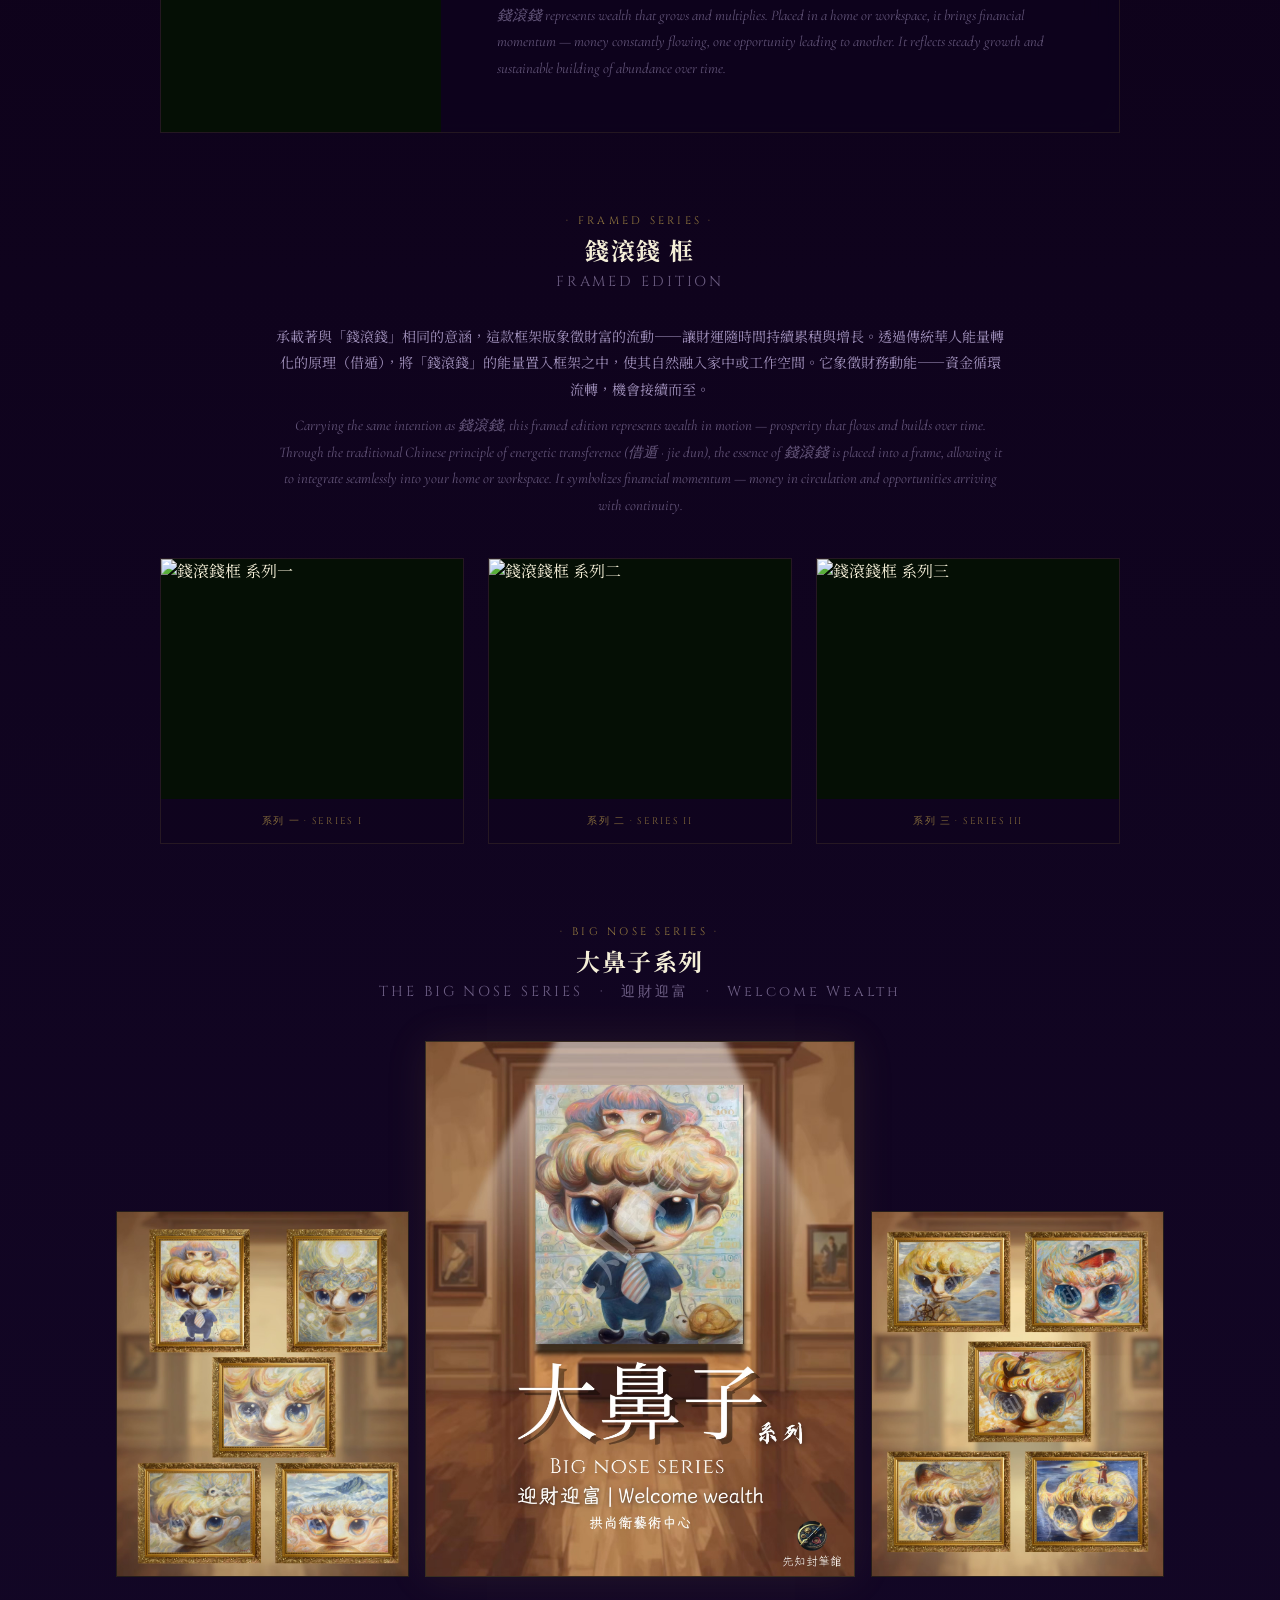
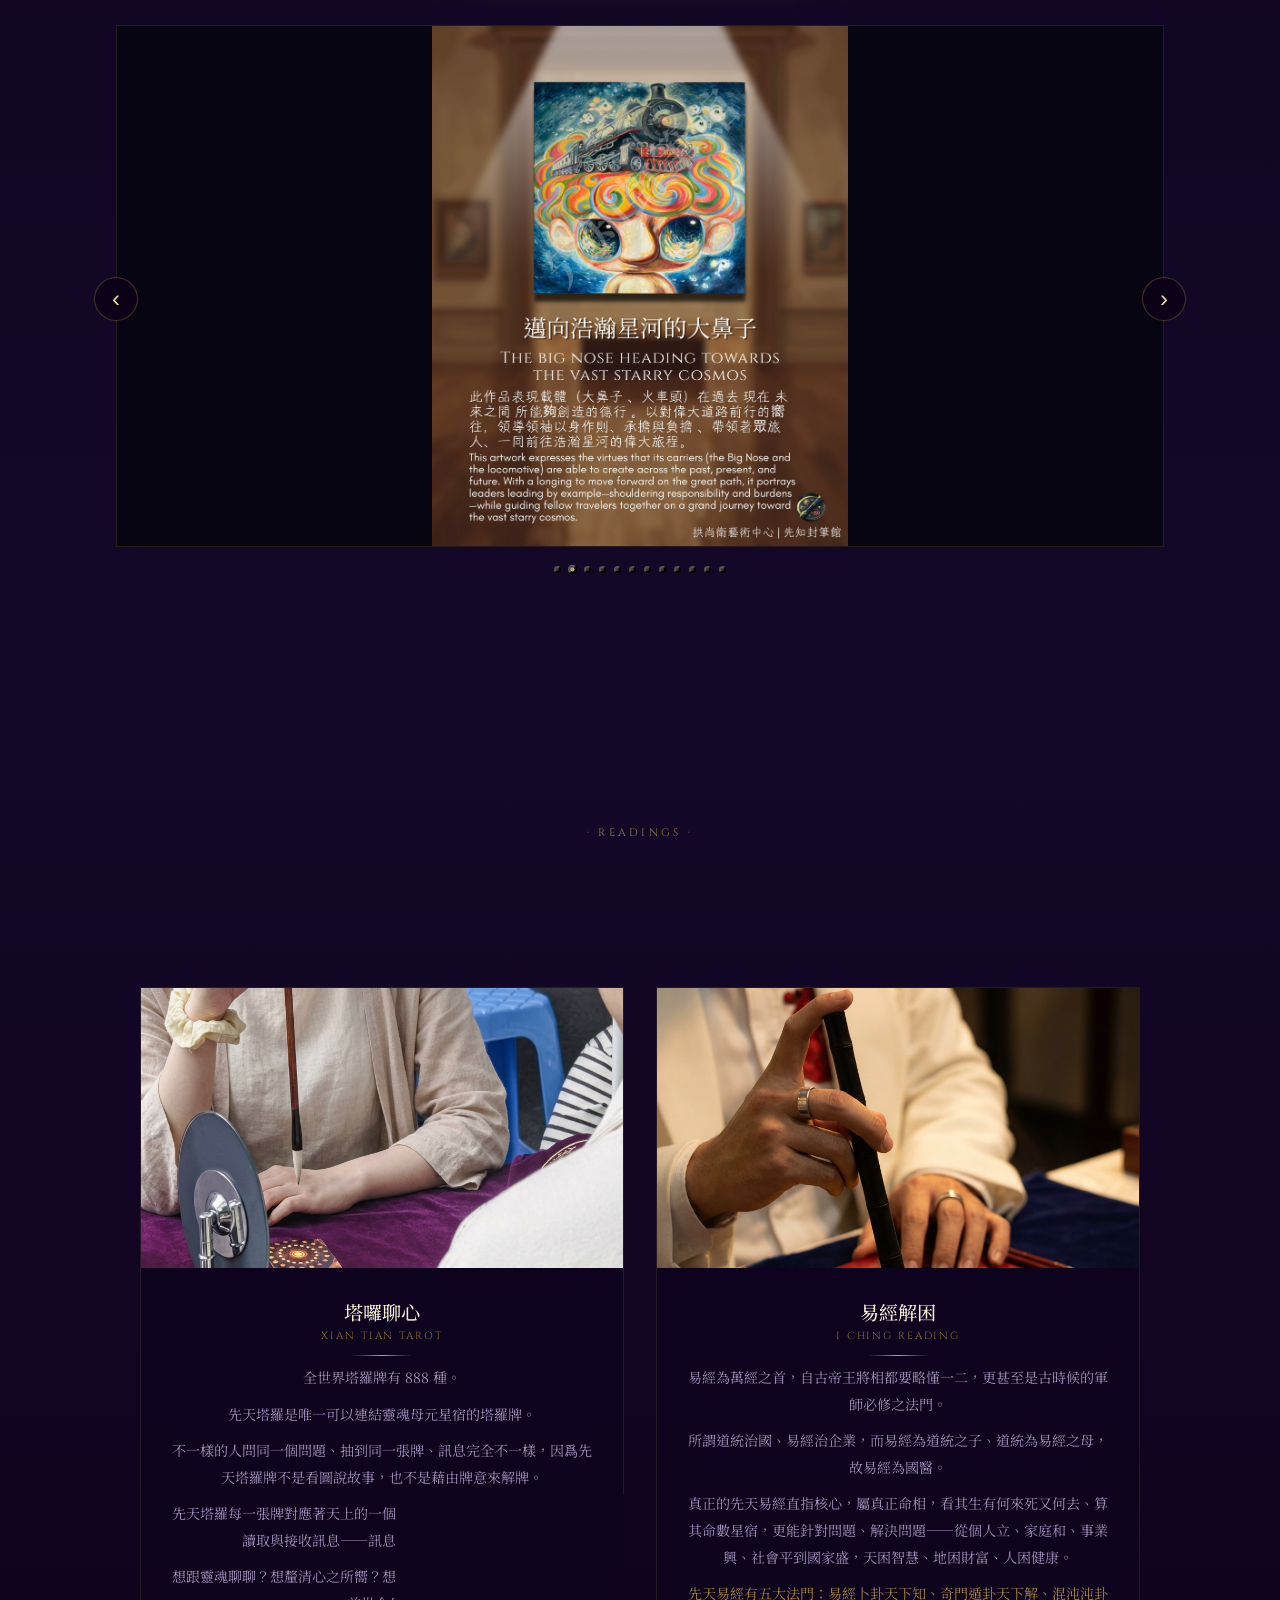
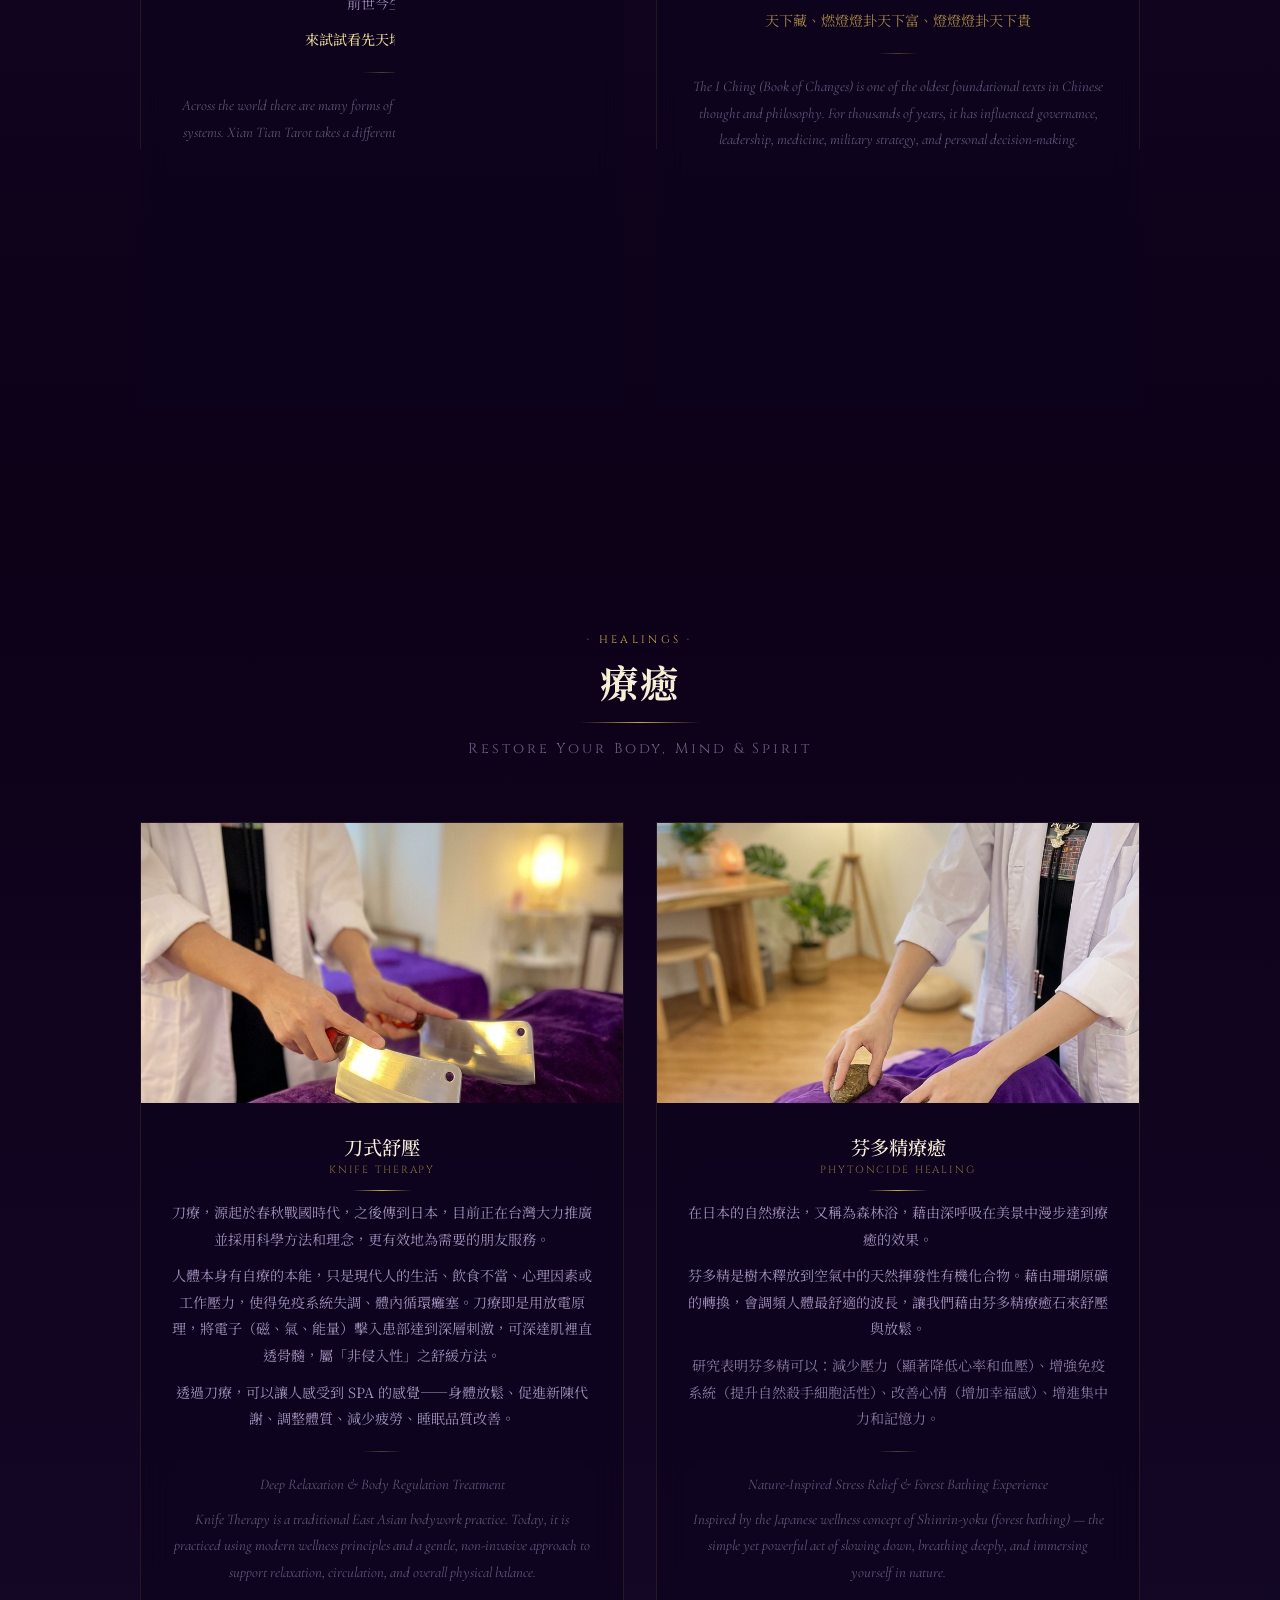
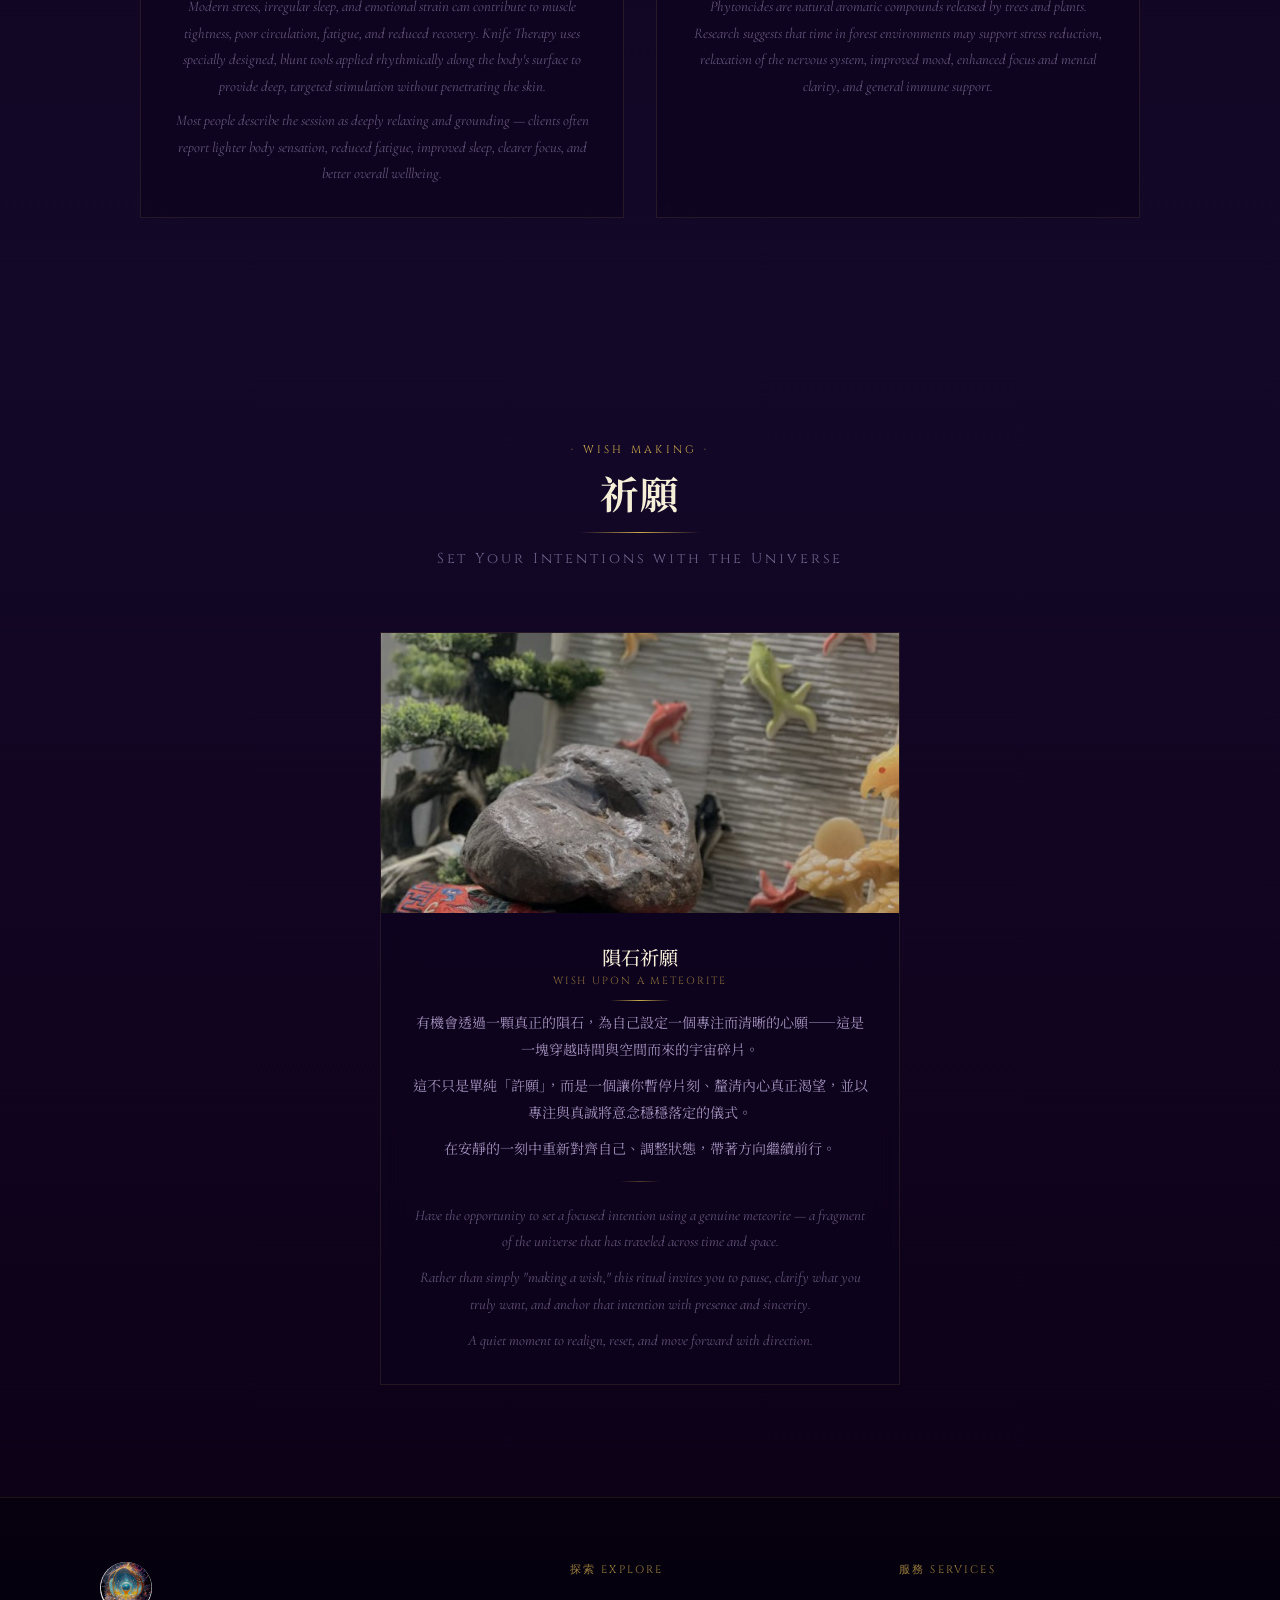
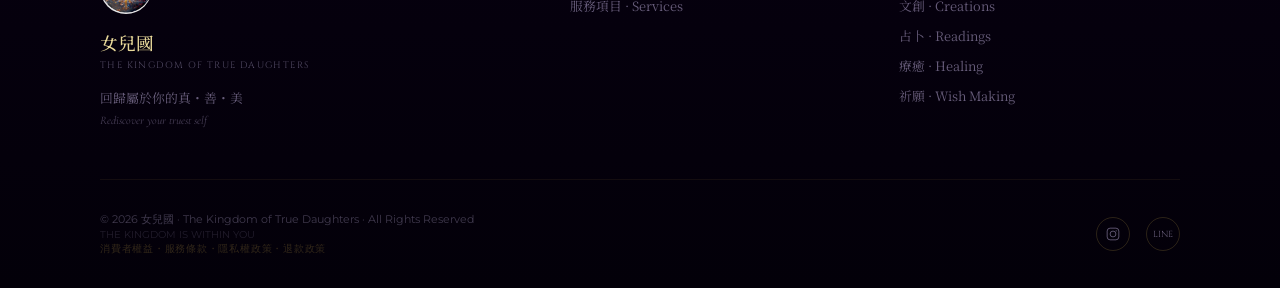
==== commit 44185f48: "Add terms page; integrate into nav on all pages - New terms.html: Consumer Rights, Terms of Service," ====
--- a/v4/index.html
+++ b/v4/index.html
@@ -1172,7 +1172,10 @@
     }
 
     @media (max-width:480px) {
-      .nav-cta { font-size:.65rem;padding:.4rem .8rem;letter-spacing:.06em }
+      .nav-cta { font-size:.58rem;padding:.35rem .6rem;letter-spacing:.04em }
+    }
+    @media (max-width:360px) {
+      .nav-cta { font-size:.52rem;padding:.3rem .5rem }
     }
   </style>
 </head>
@@ -1188,7 +1191,8 @@
   <a href="#readings" class="nav-link f-cinzel" onclick="closeMobile()">占卜</a>
   <a href="#healings" class="nav-link f-cinzel" onclick="closeMobile()">療癒</a>
   <a href="#wishes"   class="nav-link f-cinzel" onclick="closeMobile()">祈願</a>
-  <a href="prices.html" class="nav-link f-cinzel" onclick="closeMobile()">價格</a>
+  <a href="prices.html" class="nav-link f-cinzel" onclick="closeMobile()">價格 · Prices</a>
+  <a href="terms.html" class="nav-link f-cinzel" onclick="closeMobile()">條款 · Terms</a>
 </div>
 
 <!-- ═══════════ NAVBAR ═══════════ -->
@@ -1218,6 +1222,7 @@
 
   <div style="display:flex;align-items:center;gap:.8rem">
     <a href="prices.html" class="nav-cta">價格 · Prices</a>
+    <a href="terms.html" class="nav-cta">條款 · Terms</a>
     <div class="hamburger" id="hamburger" onclick="toggleMobile()" aria-label="Menu">
       <span></span><span></span><span></span>
     </div>
@@ -1602,7 +1607,8 @@
     <div class="footer-bottom">
       <div class="footer-copy">
         © 2026 女兒國 · The Kingdom of True Daughters · All Rights Reserved<br>
-        <span style="opacity:.5;font-size:.6rem">THE KINGDOM IS WITHIN YOU</span>
+        <span style="opacity:.5;font-size:.6rem">THE KINGDOM IS WITHIN YOU</span><br>
+        <a href="terms.html" style="opacity:.45;font-size:.6rem;color:rgba(201,168,76,.5);text-decoration:none;letter-spacing:.08em;transition:opacity .3s" onmouseover="this.style.opacity=.85" onmouseout="this.style.opacity=.45">消費者權益・服務條款・隱私權政策・退款政策</a>
       </div>
 
       <div class="footer-socials">
